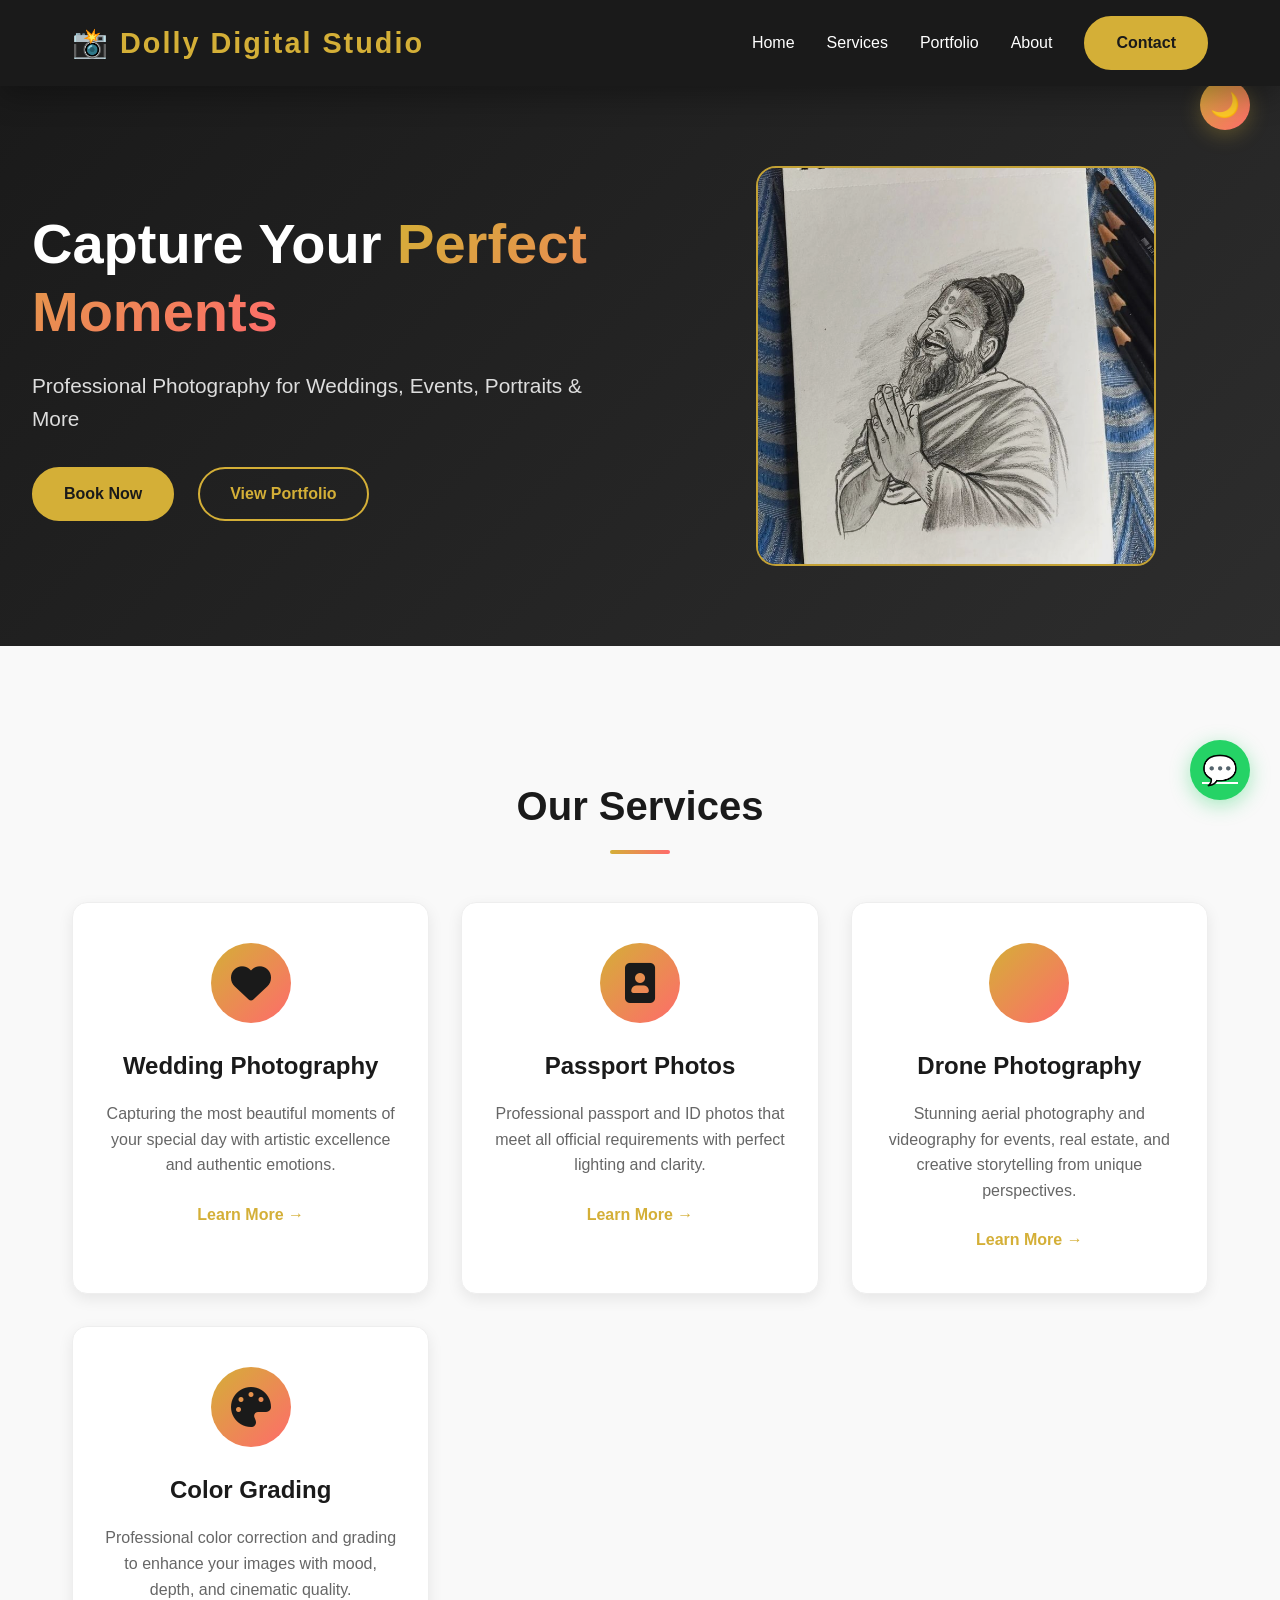
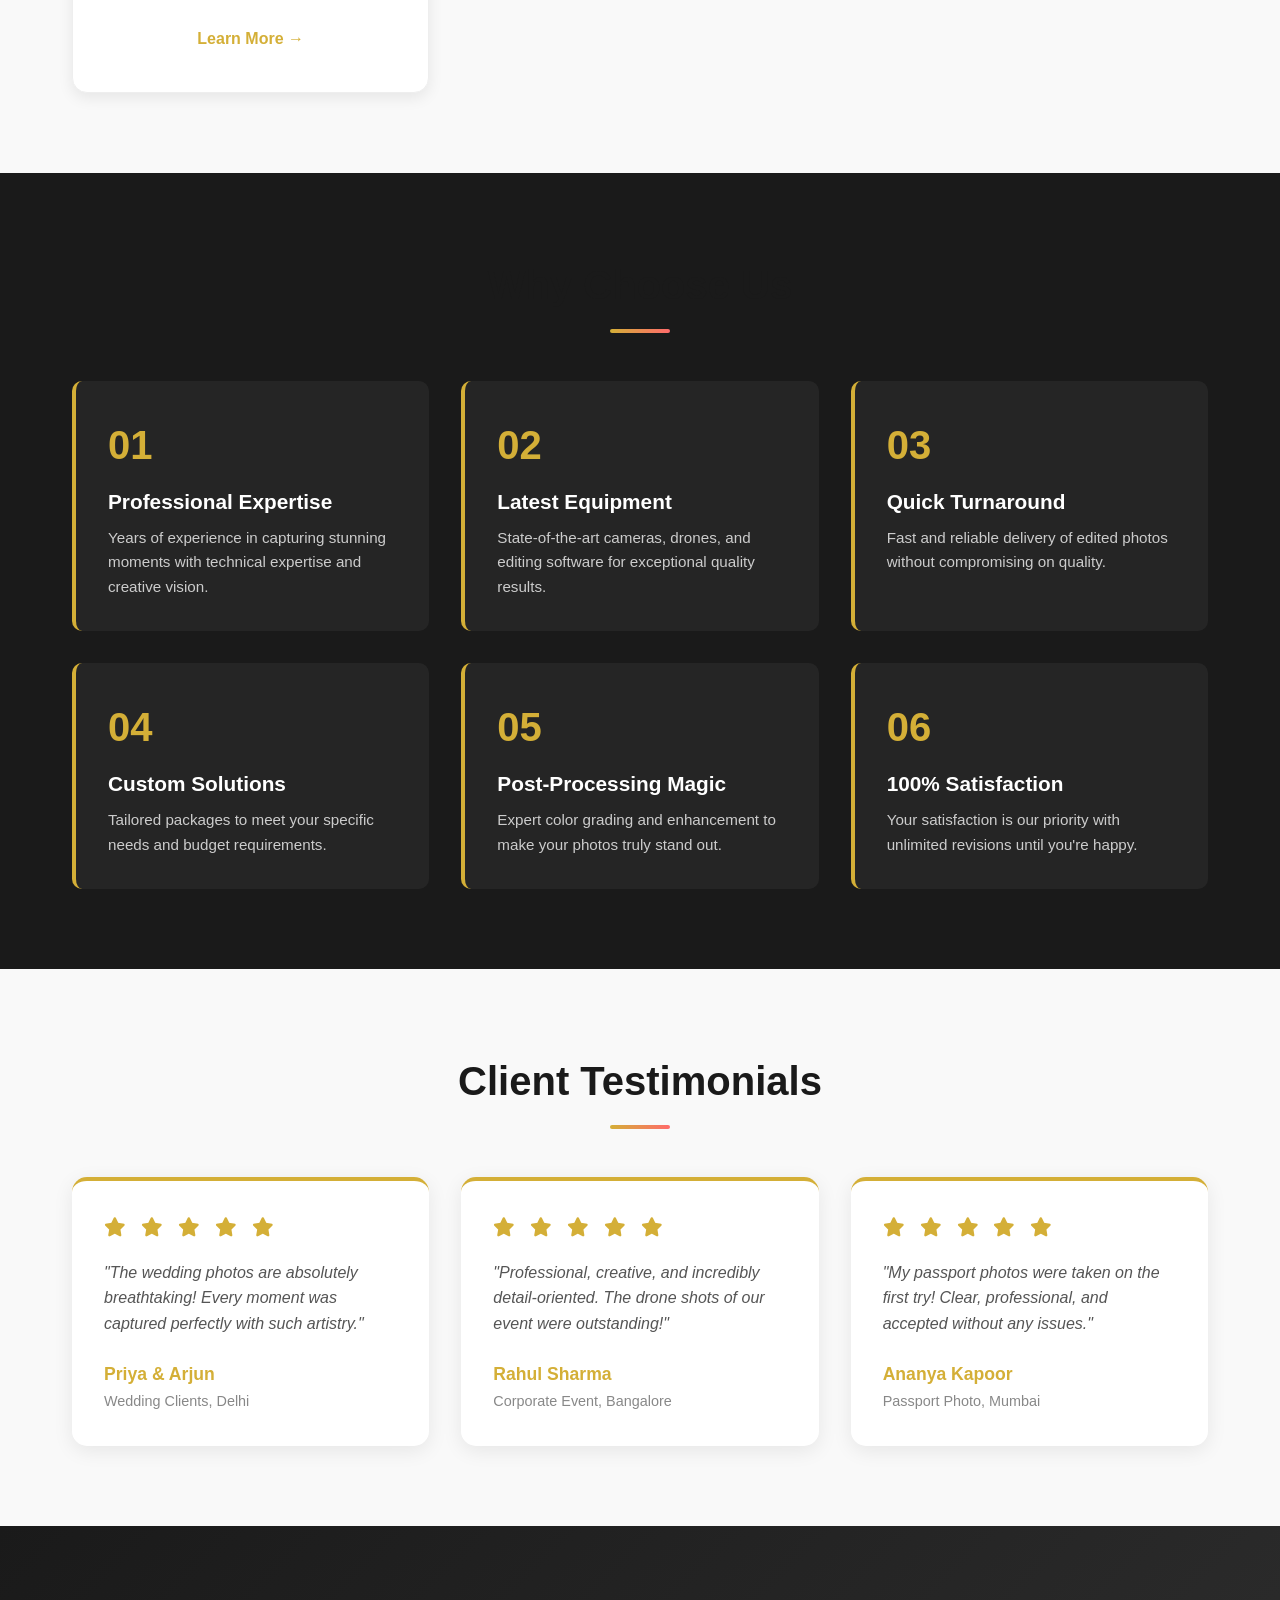
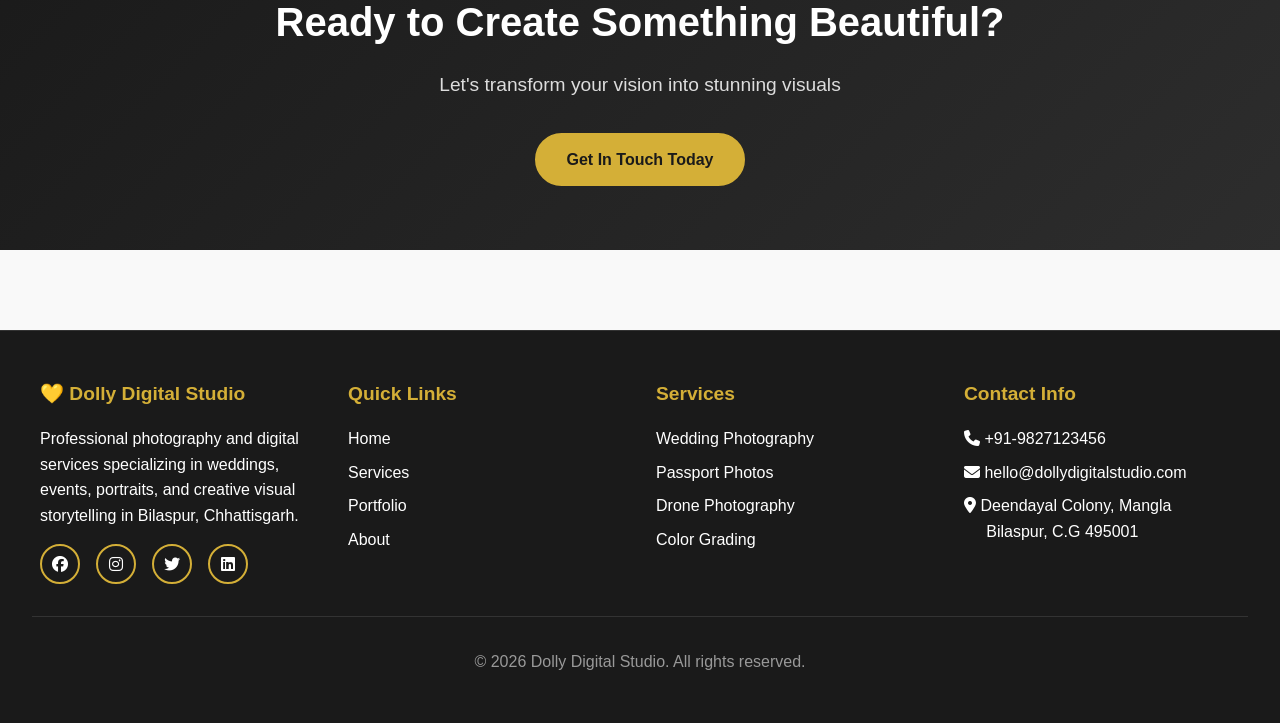
==== index.html @ 17930949 "Initial commit" ====
<!DOCTYPE html>
<html lang="en">
<head>
  <meta charset="UTF-8">
  <meta name="viewport" content="width=device-width, initial-scale=1.0">
  <title>Dolly Digital Studio - Professional Photography & Digital Services</title>
  <meta name="description" content="Professional photography services in Bilaspur, Chhattisgarh. Wedding photography, portraits, drone services, and color grading. Capture your perfect moments.">
  <meta name="keywords" content="photography, wedding photography, portraits, drone photography, Bilaspur, Chhattisgarh, color grading">
  <meta name="author" content="Dolly Digital Studio">
  <meta name="robots" content="index, follow">
  <link rel="canonical" href="https://dollydigitalstudio.com">
  <link rel="stylesheet" href="assets/css/common.css">
  <link rel="stylesheet" href="assets/css/index-style.css">
  <link rel="stylesheet" href="assets/css/animations.css">
  <link rel="stylesheet" href="assets/css/upgrades.css">
  <link href="https://cdnjs.cloudflare.com/ajax/libs/font-awesome/6.4.0/css/all.min.css" rel="stylesheet">
</head>
<body>
  <!-- HEADER/NAVIGATION -->
  <header>
    <div class="header-container">
      <a href="index.html" class="logo">📸 Dolly Digital Studio</a>
      <nav id="nav-menu">
        <ul>
          <li><a href="index.html">Home</a></li>
          <li><a href="services.html">Services</a></li>
          <li><a href="portfolio.html">Portfolio</a></li>
          <li><a href="about.html">About</a></li>
          <li><a href="contact.html" class="btn btn-primary">Contact</a></li>
        </ul>
      </nav>
      <div class="hamburger" id="hamburger">
        <span></span>
        <span></span>
        <span></span>
      </div>
    </div>
  </header>

  <!-- HERO SECTION -->
  <section class="hero">
    <div class="hero-content">
      <h1 class="hero-title">Capture Your <span class="highlight">Perfect Moments</span></h1>
      <p class="hero-description">Professional Photography for Weddings, Events, Portraits & More</p>
      <div class="hero-cta">
        <a href="contact.html" class="btn btn-primary">Book Now</a>
        <a href="portfolio.html" class="btn btn-secondary">View Portfolio</a>
      </div>
    </div>
    <div class="hero-image">
      <img src="assets/images/hero-image.jpeg" alt="Professional Photography" class="hero-img">
    </div>
  </section>

  <!-- SERVICES PREVIEW -->
  <section class="services-preview">
    <div class="container">
      <h2 class="section-title">Our Services</h2>
      <div class="services-grid">
        <div class="service-card">
          <div class="service-icon">
            <i class="fas fa-heart"></i>
          </div>
          <h3>Wedding Photography</h3>
          <p>Capturing the most beautiful moments of your special day with artistic excellence and authentic emotions.</p>
          <a href="services.html#wedding" class="read-more">Learn More →</a>
        </div>
        <div class="service-card">
          <div class="service-icon">
            <i class="fas fa-portrait"></i>
          </div>
          <h3>Passport Photos</h3>
          <p>Professional passport and ID photos that meet all official requirements with perfect lighting and clarity.</p>
          <a href="services.html#passport" class="read-more">Learn More →</a>
        </div>
        <div class="service-card">
          <div class="service-icon">
            <i class="fas fa-drone"></i>
          </div>
          <h3>Drone Photography</h3>
          <p>Stunning aerial photography and videography for events, real estate, and creative storytelling from unique perspectives.</p>
          <a href="services.html#drone" class="read-more">Learn More →</a>
        </div>
        <div class="service-card">
          <div class="service-icon">
            <i class="fas fa-palette"></i>
          </div>
          <h3>Color Grading</h3>
          <p>Professional color correction and grading to enhance your images with mood, depth, and cinematic quality.</p>
          <a href="services.html#grading" class="read-more">Learn More →</a>
        </div>
      </div>
    </div>
  </section>

  <!-- WHY CHOOSE US -->
  <section class="why-us">
    <div class="container">
      <h2 class="section-title">Why Choose Us</h2>
      <div class="features-grid">
        <div class="feature-item">
          <div class="number">01</div>
          <h3>Professional Expertise</h3>
          <p>Years of experience in capturing stunning moments with technical expertise and creative vision.</p>
        </div>
        <div class="feature-item">
          <div class="number">02</div>
          <h3>Latest Equipment</h3>
          <p>State-of-the-art cameras, drones, and editing software for exceptional quality results.</p>
        </div>
        <div class="feature-item">
          <div class="number">03</div>
          <h3>Quick Turnaround</h3>
          <p>Fast and reliable delivery of edited photos without compromising on quality.</p>
        </div>
        <div class="feature-item">
          <div class="number">04</div>
          <h3>Custom Solutions</h3>
          <p>Tailored packages to meet your specific needs and budget requirements.</p>
        </div>
        <div class="feature-item">
          <div class="number">05</div>
          <h3>Post-Processing Magic</h3>
          <p>Expert color grading and enhancement to make your photos truly stand out.</p>
        </div>
        <div class="feature-item">
          <div class="number">06</div>
          <h3>100% Satisfaction</h3>
          <p>Your satisfaction is our priority with unlimited revisions until you're happy.</p>
        </div>
      </div>
    </div>
  </section>

  <!-- TESTIMONIALS -->
  <section class="testimonials">
    <div class="container">
      <h2 class="section-title">Client Testimonials</h2>
      <div class="testimonials-grid">
        <div class="testimonial-card">
          <div class="stars">
            <i class="fas fa-star"></i>
            <i class="fas fa-star"></i>
            <i class="fas fa-star"></i>
            <i class="fas fa-star"></i>
            <i class="fas fa-star"></i>
          </div>
          <p>"The wedding photos are absolutely breathtaking! Every moment was captured perfectly with such artistry."</p>
          <div class="testimonial-author">
            <strong>Priya & Arjun</strong>
            <span>Wedding Clients, Delhi</span>
          </div>
        </div>
        <div class="testimonial-card">
          <div class="stars">
            <i class="fas fa-star"></i>
            <i class="fas fa-star"></i>
            <i class="fas fa-star"></i>
            <i class="fas fa-star"></i>
            <i class="fas fa-star"></i>
          </div>
          <p>"Professional, creative, and incredibly detail-oriented. The drone shots of our event were outstanding!"</p>
          <div class="testimonial-author">
            <strong>Rahul Sharma</strong>
            <span>Corporate Event, Bangalore</span>
          </div>
        </div>
        <div class="testimonial-card">
          <div class="stars">
            <i class="fas fa-star"></i>
            <i class="fas fa-star"></i>
            <i class="fas fa-star"></i>
            <i class="fas fa-star"></i>
            <i class="fas fa-star"></i>
          </div>
          <p>"My passport photos were taken on the first try! Clear, professional, and accepted without any issues."</p>
          <div class="testimonial-author">
            <strong>Ananya Kapoor</strong>
            <span>Passport Photo, Mumbai</span>
          </div>
        </div>
      </div>
    </div>
  </section>

  <!-- CTA SECTION -->
  <section class="cta-section">
    <div class="container">
      <h2>Ready to Create Something Beautiful?</h2>
      <p>Let's transform your vision into stunning visuals</p>
      <a href="contact.html" class="btn btn-primary">Get In Touch Today</a>
    </div>
  </section>

  <!-- FOOTER -->
  <footer>
    <div class="footer-container">
      <div class="footer-section">
        <h3>💛 Dolly Digital Studio</h3>
        <p>Professional photography and digital services specializing in weddings, events, portraits, and creative visual storytelling in Bilaspur, Chhattisgarh.</p>
        <div class="social-links">
          <a href="#" title="Facebook"><i class="fab fa-facebook"></i></a>
          <a href="#" title="Instagram"><i class="fab fa-instagram"></i></a>
          <a href="#" title="Twitter"><i class="fab fa-twitter"></i></a>
          <a href="#" title="LinkedIn"><i class="fab fa-linkedin"></i></a>
        </div>
      </div>
      <div class="footer-section">
        <h3>Quick Links</h3>
        <ul>
          <li><a href="index.html">Home</a></li>
          <li><a href="services.html">Services</a></li>
          <li><a href="portfolio.html">Portfolio</a></li>
          <li><a href="about.html">About</a></li>
        </ul>
      </div>
      <div class="footer-section">
        <h3>Services</h3>
        <ul>
          <li><a href="services.html#wedding">Wedding Photography</a></li>
          <li><a href="services.html#passport">Passport Photos</a></li>
          <li><a href="services.html#drone">Drone Photography</a></li>
          <li><a href="services.html#grading">Color Grading</a></li>
        </ul>
      </div>
      <div class="footer-section">
        <h3>Contact Info</h3>
        <ul>
          <li><i class="fas fa-phone"></i> <a href="tel:+919827123456">+91-9827123456</a></li>
          <li><i class="fas fa-envelope"></i> <a href="mailto:hello@dollydigitalstudio.com">hello@dollydigitalstudio.com</a></li>
          <li><i class="fas fa-map-marker-alt"></i> Deendayal Colony, Mangla<br>&nbsp;&nbsp;&nbsp;&nbsp;&nbsp;Bilaspur, C.G 495001</li>
        </ul>
      </div>
    </div>
    <div class="footer-bottom">
      <p>&copy; 2026 Dolly Digital Studio. All rights reserved.</p>
    </div>
  </footer>

  <script src="assets/js/index-script.js"></script>
  <script src="assets/js/form-handler.js"></script>
  <script src="assets/js/upgrades.js"></script>
</body>
</html>
---- assets/css/common.css ----
/* ============================================
   COMMON STYLES FOR ALL PAGES
   ============================================ */

* {
  margin: 0;
  padding: 0;
  box-sizing: border-box;
}

:root {
  --primary-color: #1a1a1a;
  --secondary-color: #d4af37;
  --accent-color: #ff6b6b;
  --text-light: #ffffff;
  --text-dark: #333333;
  --bg-dark: #0f0f0f;
  --bg-light: #f9f9f9;
  --border-color: #333333;
  --shadow: 0 10px 30px rgba(0, 0, 0, 0.3);
  --transition: all 0.3s ease;
}

html {
  scroll-behavior: smooth;
}

body {
  font-family: 'Poppins', 'Segoe UI', Tahoma, Geneva, Verdana, sans-serif;
  line-height: 1.6;
  color: var(--text-dark);
  background-color: var(--bg-light);
  overflow-x: hidden;
}

/* ============================================
   HEADER & NAVIGATION
   ============================================ */

header {
  background-color: var(--primary-color);
  padding: 1rem 0;
  position: sticky;
  top: 0;
  z-index: 1000;
  box-shadow: var(--shadow);
}

.header-container {
  max-width: 1200px;
  margin: 0 auto;
  padding: 0 2rem;
  display: flex;
  justify-content: space-between;
  align-items: center;
}

.logo {
  font-size: 1.8rem;
  font-weight: 700;
  color: var(--secondary-color);
  text-decoration: none;
  letter-spacing: 2px;
  transition: var(--transition);
}

.logo:hover {
  color: var(--accent-color);
  text-shadow: 0 0 20px rgba(255, 107, 107, 0.5);
}

nav ul {
  list-style: none;
  display: flex;
  gap: 2rem;
  align-items: center;
}

nav a {
  color: var(--text-light);
  text-decoration: none;
  font-size: 1rem;
  font-weight: 500;
  position: relative;
  transition: color 0.3s ease;
}

nav a::after {
  content: '';
  position: absolute;
  bottom: -5px;
  left: 0;
  width: 0;
  height: 2px;
  background-color: var(--secondary-color);
  transition: width 0.3s ease;
}

nav a:hover {
  color: var(--secondary-color);
}

nav a:hover::after {
  width: 100%;
}

.hamburger {
  display: none;
  flex-direction: column;
  cursor: pointer;
  gap: 5px;
}

.hamburger span {
  width: 25px;
  height: 3px;
  background-color: var(--text-light);
  border-radius: 3px;
  transition: var(--transition);
}

/* ============================================
   FOOTER
   ============================================ */

footer {
  background-color: var(--primary-color);
  color: var(--text-light);
  padding: 3rem 2rem;
  margin-top: 5rem;
  border-top: 1px solid var(--border-color);
}

.footer-container {
  max-width: 1200px;
  margin: 0 auto;
  display: grid;
  grid-template-columns: repeat(auto-fit, minmax(250px, 1fr));
  gap: 2rem;
}

.footer-section h3 {
  color: var(--secondary-color);
  margin-bottom: 1rem;
  font-size: 1.2rem;
}

.footer-section ul {
  list-style: none;
}

.footer-section ul li {
  margin-bottom: 0.5rem;
}

.footer-section a {
  color: var(--text-light);
  text-decoration: none;
  transition: var(--transition);
}

.footer-section a:hover {
  color: var(--secondary-color);
}

.social-links {
  display: flex;
  gap: 1rem;
  margin-top: 1rem;
}

.social-links a {
  width: 40px;
  height: 40px;
  border: 2px solid var(--secondary-color);
  border-radius: 50%;
  display: flex;
  align-items: center;
  justify-content: center;
  transition: var(--transition);
}

.social-links a:hover {
  background-color: var(--secondary-color);
  color: var(--primary-color);
}

.footer-bottom {
  text-align: center;
  margin-top: 2rem;
  padding-top: 2rem;
  border-top: 1px solid var(--border-color);
  color: #999;
}

/* ============================================
   COMMON ELEMENTS
   ============================================ */

.container {
  max-width: 1200px;
  margin: 0 auto;
  padding: 0 2rem;
}

.btn {
  display: inline-block;
  padding: 12px 30px;
  border-radius: 50px;
  text-decoration: none;
  font-weight: 600;
  transition: var(--transition);
  cursor: pointer;
  border: 2px solid;
  font-size: 1rem;
}

.btn-primary {
  background-color: var(--secondary-color);
  color: var(--primary-color);
  border-color: var(--secondary-color);
}

.btn-primary:hover {
  background-color: transparent;
  color: var(--secondary-color);
  box-shadow: 0 0 20px rgba(212, 175, 55, 0.5);
}

.btn-secondary {
  background-color: transparent;
  color: var(--secondary-color);
  border-color: var(--secondary-color);
}

.btn-secondary:hover {
  background-color: var(--secondary-color);
  color: var(--primary-color);
  box-shadow: var(--shadow);
}

.section-title {
  font-size: 2.5rem;
  text-align: center;
  margin-bottom: 3rem;
  color: var(--primary-color);
  position: relative;
  padding-bottom: 1rem;
}

.section-title::after {
  content: '';
  position: absolute;
  bottom: 0;
  left: 50%;
  transform: translateX(-50%);
  width: 60px;
  height: 4px;
  background: linear-gradient(90deg, var(--secondary-color), var(--accent-color));
  border-radius: 2px;
}

/* ============================================
   RESPONSIVE DESIGN
   ============================================ */

@media (max-width: 768px) {
  nav {
    display: none;
    position: absolute;
    top: 100%;
    left: 0;
    right: 0;
    background-color: var(--primary-color);
    flex-direction: column;
    padding: 2rem;
    gap: 1rem;
  }

  nav.active {
    display: flex;
  }

  nav a {
    display: block;
  }

  .hamburger {
    display: flex;
  }

  .section-title {
    font-size: 1.8rem;
  }

  .btn {
    padding: 10px 20px;
    font-size: 0.9rem;
  }

  .footer-container {
    grid-template-columns: 1fr;
  }
}

@media (max-width: 480px) {
  .header-container {
    padding: 0 1rem;
  }

  nav ul {
    gap: 1rem;
  }

  nav a {
    font-size: 0.9rem;
  }

  .section-title {
    font-size: 1.5rem;
  }
}
---- assets/css/index-style.css ----
/* ============================================
   INDEX PAGE - HOME STYLES
   ============================================ */

/* HERO SECTION */
.hero {
  background: linear-gradient(135deg, var(--primary-color) 0%, #2d2d2d 100%);
  color: var(--text-light);
  padding: 5rem 2rem;
  display: grid;
  grid-template-columns: 1fr 1fr;
  align-items: center;
  gap: 3rem;
  margin-bottom: 3rem;
}

.hero-content {
  animation: slideInLeft 0.8s ease;
}

.hero-title {
  font-size: 3.5rem;
  font-weight: 800;
  line-height: 1.2;
  margin-bottom: 1.5rem;
}

.hero-title .highlight {
  background: linear-gradient(135deg, var(--secondary-color), var(--accent-color));
  -webkit-background-clip: text;
  -webkit-text-fill-color: transparent;
  background-clip: text;
  text-shadow: none;
}

.hero-description {
  font-size: 1.3rem;
  color: #ddd;
  margin-bottom: 2rem;
  font-weight: 300;
}

.hero-cta {
  display: flex;
  gap: 1.5rem;
  flex-wrap: wrap;
}

.hero-image {
  animation: slideInRight 0.8s ease;
  display: flex;
  justify-content: center;
  align-items: center;
}

.hero-img {
  width: 400px;
  height: 400px;
  object-fit: cover;
  border-radius: 20px;
  border: 2px solid var(--secondary-color);
  opacity: 0.9;
  animation: float 3s ease-in-out infinite;
}

@keyframes float {
  0%, 100% { transform: translateY(0px); }
  50% { transform: translateY(-20px); }
}

@keyframes slideInLeft {
  from {
    opacity: 0;
    transform: translateX(-50px);
  }
  to {
    opacity: 1;
    transform: translateX(0);
  }
}

@keyframes slideInRight {
  from {
    opacity: 0;
    transform: translateX(50px);
  }
  to {
    opacity: 1;
    transform: translateX(0);
  }
}

/* SERVICES PREVIEW SECTION */
.services-preview {
  padding: 5rem 2rem;
  background-color: var(--bg-light);
}

.services-grid {
  display: grid;
  grid-template-columns: repeat(auto-fit, minmax(280px, 1fr));
  gap: 2rem;
  margin-top: 3rem;
}

.service-card {
  background: var(--text-light);
  padding: 2.5rem 2rem;
  border-radius: 15px;
  text-align: center;
  transition: var(--transition);
  border: 1px solid #eee;
  box-shadow: 0 5px 15px rgba(0, 0, 0, 0.08);
  animation: scaleIn 0.6s ease;
}

@keyframes scaleIn {
  from {
    opacity: 0;
    transform: scale(0.95);
  }
  to {
    opacity: 1;
    transform: scale(1);
  }
}

.service-card:hover {
  transform: translateY(-10px);
  box-shadow: 0 15px 40px rgba(0, 0, 0, 0.15);
  border-color: var(--secondary-color);
}

.service-icon {
  width: 80px;
  height: 80px;
  margin: 0 auto 1.5rem;
  background: linear-gradient(135deg, var(--secondary-color), var(--accent-color));
  border-radius: 50%;
  display: flex;
  align-items: center;
  justify-content: center;
  font-size: 2.5rem;
  color: var(--primary-color);
}

.service-card h3 {
  font-size: 1.5rem;
  margin-bottom: 1rem;
  color: var(--primary-color);
}

.service-card p {
  color: #666;
  margin-bottom: 1.5rem;
  min-height: 60px;
}

.read-more {
  color: var(--secondary-color);
  text-decoration: none;
  font-weight: 600;
  transition: var(--transition);
  display: inline-block;
}

.read-more:hover {
  color: var(--accent-color);
  transform: translateX(5px);
}

/* WHY US SECTION */
.why-us {
  padding: 5rem 2rem;
  background: var(--primary-color);
  color: var(--text-light);
}

.features-grid {
  display: grid;
  grid-template-columns: repeat(auto-fit, minmax(300px, 1fr));
  gap: 2rem;
  margin-top: 3rem;
}

.feature-item {
  padding: 2rem;
  background: rgba(255, 255, 255, 0.05);
  border-left: 4px solid var(--secondary-color);
  border-radius: 10px;
  transition: var(--transition);
}

.feature-item:hover {
  background: rgba(255, 255, 255, 0.1);
  transform: translateX(10px);
}

.feature-item .number {
  font-size: 2.5rem;
  font-weight: 800;
  color: var(--secondary-color);
  margin-bottom: 0.5rem;
}

.feature-item h3 {
  font-size: 1.3rem;
  margin-bottom: 0.5rem;
}

.feature-item p {
  color: #ccc;
  font-size: 0.95rem;
}

/* TESTIMONIALS SECTION */
.testimonials {
  padding: 5rem 2rem;
  background-color: var(--bg-light);
}

.testimonials-grid {
  display: grid;
  grid-template-columns: repeat(auto-fit, minmax(300px, 1fr));
  gap: 2rem;
  margin-top: 3rem;
}

.testimonial-card {
  background: var(--text-light);
  padding: 2rem;
  border-radius: 15px;
  border-top: 4px solid var(--secondary-color);
  box-shadow: 0 5px 20px rgba(0, 0, 0, 0.08);
  transition: var(--transition);
}

.testimonial-card:hover {
  box-shadow: 0 15px 40px rgba(0, 0, 0, 0.15);
  transform: translateY(-5px);
}

.stars {
  color: var(--secondary-color);
  font-size: 1.2rem;
  margin-bottom: 1rem;
  letter-spacing: 0.2rem;
}

.stars i::after {
  content: ' ';
  margin-right: 0.2rem;
}

.testimonial-card p {
  font-size: 1rem;
  color: #555;
  margin-bottom: 1.5rem;
  font-style: italic;
}

.testimonial-author {
  display: block;
  color: var(--primary-color);
}

.testimonial-author strong {
  display: block;
  font-size: 1.1rem;
  color: var(--secondary-color);
}

.testimonial-author span {
  font-size: 0.9rem;
  color: #888;
}

/* CTA SECTION */
.cta-section {
  background: linear-gradient(135deg, var(--primary-color) 0%, #2d2d2d 100%);
  color: var(--text-light);
  padding: 4rem 2rem;
  text-align: center;
}

.cta-section h2 {
  font-size: 2.5rem;
  margin-bottom: 1rem;
}

.cta-section p {
  font-size: 1.2rem;
  margin-bottom: 2rem;
  color: #ddd;
}

/* ============================================
   RESPONSIVE DESIGN
   ============================================ */

@media (max-width: 768px) {
  .hero {
    grid-template-columns: 1fr;
    padding: 3rem 2rem;
  }

  .hero-title {
    font-size: 2.5rem;
  }

  .hero-description {
    font-size: 1.1rem;
  }

  .hero-cta {
    flex-direction: column;
  }

  .hero-img {
    width: 300px;
    height: 300px;
  }

  .services-grid {
    grid-template-columns: 1fr;
  }

  .features-grid {
    grid-template-columns: 1fr;
  }

  .testimonials-grid {
    grid-template-columns: 1fr;
  }

  .cta-section h2 {
    font-size: 1.8rem;
  }
}

@media (max-width: 480px) {
  .hero {
    padding: 2rem 1rem;
  }

  .hero-title {
    font-size: 1.8rem;
  }

  .hero-description {
    font-size: 1rem;
  }

  .hero-img {
    width: 250px;
    height: 250px;
  }

  .service-card,
  .feature-item,
  .testimonial-card {
    padding: 1.5rem 1rem;
  }

  .cta-section {
    padding: 2rem 1rem;
  }
}
---- assets/css/animations.css ----
/* ============================================
   PROFESSIONAL LOADING & ANIMATIONS
   ============================================ */

/* LOADING SPINNER - CAMERA SHUTTER STYLE */
.loading-spinner {
  position: fixed;
  top: 0;
  left: 0;
  width: 100%;
  height: 100%;
  background: rgba(0, 0, 0, 0.8);
  display: flex;
  align-items: center;
  justify-content: center;
  z-index: 9999;
  opacity: 0;
  visibility: hidden;
  transition: opacity 0.3s ease, visibility 0.3s ease;
}

.loading-spinner.active {
  opacity: 1;
  visibility: visible;
}

.spinner-content {
  text-align: center;
}

.camera-shutter {
  width: 80px;
  height: 80px;
  margin: 0 auto 2rem;
  position: relative;
}

.shutter-blade {
  position: absolute;
  width: 40px;
  height: 40px;
  background: linear-gradient(135deg, #d4af37, #ff6b6b);
  top: 20px;
  left: 20px;
  transform-origin: center;
  animation: shutterBlade 2s linear infinite;
}

.shutter-blade:nth-child(1) { animation-delay: 0s; }
.shutter-blade:nth-child(2) { animation-delay: 0.3s; }
.shutter-blade:nth-child(3) { animation-delay: 0.6s; }
.shutter-blade:nth-child(4) { animation-delay: 0.9s; }
.shutter-blade:nth-child(5) { animation-delay: 1.2s; }

@keyframes shutterBlade {
  0% {
    transform: rotate(0deg) scale(0.5);
    opacity: 0;
  }
  50% {
    opacity: 1;
  }
  100% {
    transform: rotate(360deg) scale(1);
    opacity: 0;
  }
}

.spinner-text {
  color: #d4af37;
  font-size: 1.2rem;
  font-weight: 600;
  letter-spacing: 2px;
  animation: pulse 1.5s ease-in-out infinite;
}

@keyframes pulse {
  0%, 100% { opacity: 0.6; }
  50% { opacity: 1; }
}

/* SUCCESS MESSAGE - ELEGANT DESIGN */
.success-container {
  position: fixed;
  top: 0;
  left: 0;
  width: 100%;
  height: 100%;
  background: rgba(0, 0, 0, 0.7);
  display: flex;
  align-items: center;
  justify-content: center;
  z-index: 8888;
  opacity: 0;
  visibility: hidden;
  transition: opacity 0.4s ease, visibility 0.4s ease;
}

.success-container.show {
  opacity: 1;
  visibility: visible;
}

.success-box {
  background: linear-gradient(135deg, #0f0f0f 0%, #1a1a1a 100%);
  border: 2px solid #d4af37;
  border-radius: 20px;
  padding: 3rem;
  text-align: center;
  max-width: 500px;
  width: 90%;
  box-shadow: 0 20px 60px rgba(212, 175, 55, 0.3);
  animation: slideUp 0.6s ease;
}

@keyframes slideUp {
  from {
    opacity: 0;
    transform: translateY(50px);
  }
  to {
    opacity: 1;
    transform: translateY(0);
  }
}

.success-icon {
  width: 100px;
  height: 100px;
  margin: 0 auto 1.5rem;
  background: linear-gradient(135deg, #d4af37, #ff6b6b);
  border-radius: 50%;
  display: flex;
  align-items: center;
  justify-content: center;
  font-size: 3rem;
  color: #0f0f0f;
  animation: scaleIn 0.6s cubic-bezier(0.68, -0.55, 0.265, 1.55) 0.3s both;
}

@keyframes scaleIn {
  from {
    transform: scale(0);
  }
  to {
    transform: scale(1);
  }
}

.success-title {
  color: #d4af37;
  font-size: 2rem;
  font-weight: 800;
  margin-bottom: 1rem;
  letter-spacing: 1px;
  animation: fadeInDown 0.6s ease 0.4s both;
}

@keyframes fadeInDown {
  from {
    opacity: 0;
    transform: translateY(-20px);
  }
  to {
    opacity: 1;
    transform: translateY(0);
  }
}

.success-message {
  color: #ffffff;
  font-size: 1.1rem;
  margin-bottom: 1.5rem;
  line-height: 1.8;
  animation: fadeInDown 0.6s ease 0.5s both;
}

.success-details {
  background: rgba(212, 175, 55, 0.1);
  padding: 1.5rem;
  border-radius: 10px;
  margin-bottom: 2rem;
  animation: fadeInDown 0.6s ease 0.6s both;
}

.success-details p {
  color: #d4af37;
  font-size: 0.95rem;
  margin: 0.5rem 0;
}

.success-details strong {
  display: block;
  color: #ffffff;
  margin-bottom: 0.5rem;
}

.success-actions {
  display: flex;
  gap: 1rem;
  justify-content: center;
  margin-top: 2rem;
  animation: fadeInDown 0.6s ease 0.7s both;
}

.success-btn {
  padding: 12px 30px;
  border-radius: 50px;
  border: 2px solid;
  font-weight: 600;
  cursor: pointer;
  transition: all 0.3s ease;
  font-size: 1rem;
  text-decoration: none;
}

.btn-primary-success {
  background: linear-gradient(135deg, #d4af37, #ff6b6b);
  color: #0f0f0f;
  border-color: #d4af37;
}

.btn-primary-success:hover {
  transform: translateY(-3px);
  box-shadow: 0 10px 25px rgba(212, 175, 55, 0.4);
}

.btn-secondary-success {
  background: transparent;
  color: #d4af37;
  border-color: #d4af37;
}

.btn-secondary-success:hover {
  background: #d4af37;
  color: #0f0f0f;
  transform: translateY(-3px);
}

/* CAMERA CLICK EFFECT */
.camera-flash {
  position: fixed;
  top: 0;
  left: 0;
  width: 100%;
  height: 100%;
  background: white;
  pointer-events: none;
  animation: cameraFlash 0.5s ease;
  z-index: 10000;
}

@keyframes cameraFlash {
  0% {
    opacity: 1;
  }
  100% {
    opacity: 0;
  }
}

/* CONFETTI ANIMATION */
.confetti {
  position: fixed;
  width: 10px;
  height: 10px;
  background: #d4af37;
  pointer-events: none;
  z-index: 8889;
}

.confetti-piece {
  animation: confettiFall 3s ease-out forwards;
}

@keyframes confettiFall {
  to {
    transform: translateY(100vh) rotate(720deg);
    opacity: 0;
  }
}

/* PHOTO FRAME ANIMATION */
@keyframes frameShot {
  0% {
    transform: scale(1);
    border-color: #d4af37;
  }
  50% {
    transform: scale(1.05);
    border-color: #ff6b6b;
  }
  100% {
    transform: scale(1);
    border-color: #d4af37;
  }
}

/* RESPONSIVE LOADING */
@media (max-width: 480px) {
  .success-box {
    padding: 2rem 1.5rem;
  }

  .success-icon {
    width: 80px;
    height: 80px;
    font-size: 2.5rem;
  }

  .success-title {
    font-size: 1.5rem;
  }

  .success-message {
    font-size: 1rem;
  }

  .success-actions {
    flex-direction: column;
  }

  .success-btn {
    width: 100%;
  }
}
---- assets/css/upgrades.css ----
/* ============================================
   UPGRADE FEATURES - ADVANCED STYLING
   ============================================ */

/* BACK TO TOP BUTTON */
.back-to-top {
  position: fixed;
  bottom: 30px;
  right: 30px;
  width: 50px;
  height: 50px;
  background: linear-gradient(135deg, #d4af37, #ff6b6b);
  border: none;
  border-radius: 50%;
  cursor: pointer;
  display: flex;
  align-items: center;
  justify-content: center;
  font-size: 1.5rem;
  color: #1a1a1a;
  opacity: 0;
  visibility: hidden;
  transition: all 0.3s ease;
  z-index: 999;
  box-shadow: 0 5px 20px rgba(212, 175, 55, 0.4);
}

.back-to-top.show {
  opacity: 1;
  visibility: visible;
}

.back-to-top:hover {
  transform: translateY(-10px);
  box-shadow: 0 10px 30px rgba(212, 175, 55, 0.6);
}

/* TESTIMONIALS SLIDER */
.testimonials-wrapper {
  position: relative;
  overflow: hidden;
}

.testimonials-slider {
  display: flex;
  transition: transform 0.5s ease;
  gap: 2rem;
}

.testimonial-card {
  flex: 0 0 100%;
}

@media (min-width: 768px) {
  .testimonial-card {
    flex: 0 0 calc(50% - 1rem);
  }
}

@media (min-width: 1024px) {
  .testimonial-card {
    flex: 0 0 calc(33.333% - 1.33rem);
  }
}

.slider-controls {
  display: flex;
  justify-content: center;
  gap: 1rem;
  margin-top: 2rem;
}

.slider-btn {
  width: 40px;
  height: 40px;
  border: 2px solid #d4af37;
  background: transparent;
  border-radius: 50%;
  cursor: pointer;
  display: flex;
  align-items: center;
  justify-content: center;
  color: #d4af37;
  transition: all 0.3s ease;
  font-size: 1.2rem;
}

.slider-btn:hover,
.slider-btn.active {
  background: #d4af37;
  color: #1a1a1a;
}

/* BEFORE/AFTER IMAGE SLIDER */
.before-after-slider {
  position: relative;
  width: 100%;
  max-width: 500px;
  margin: 2rem auto;
  overflow: hidden;
  border-radius: 15px;
}

.ba-container {
  position: relative;
  width: 100%;
  height: 400px;
}

.ba-img {
  position: absolute;
  top: 0;
  left: 0;
  width: 100%;
  height: 100%;
  background-size: cover;
  background-position: center;
}

.ba-img.before {
  z-index: 1;
}

.ba-img.after {
  z-index: 2;
  clip-path: inset(0 50% 0 0);
}

.ba-slider {
  position: absolute;
  top: 0;
  left: 50%;
  width: 4px;
  height: 100%;
  background: #d4af37;
  z-index: 3;
  cursor: ew-resize;
  transform: translateX(-50%);
}

.ba-handle {
  position: absolute;
  top: 50%;
  left: 50%;
  transform: translate(-50%, -50%);
  width: 60px;
  height: 60px;
  background: #d4af37;
  border-radius: 50%;
  display: flex;
  align-items: center;
  justify-content: center;
  font-size: 1.5rem;
  color: #1a1a1a;
  z-index: 4;
}

/* DARK MODE TOGGLE */
.theme-toggle {
  position: fixed;
  top: 80px;
  right: 30px;
  width: 50px;
  height: 50px;
  background: linear-gradient(135deg, #d4af37, #ff6b6b);
  border: none;
  border-radius: 50%;
  cursor: pointer;
  display: flex;
  align-items: center;
  justify-content: center;
  font-size: 1.5rem;
  z-index: 999;
  transition: all 0.3s ease;
  box-shadow: 0 5px 20px rgba(212, 175, 55, 0.3);
}

.theme-toggle:hover {
  transform: scale(1.1);
  box-shadow: 0 5px 20px rgba(212, 175, 55, 0.5);
}

/* DARK MODE STYLES */
body.dark-mode {
  --primary-color: #f0f0f0;
  --text-dark: #ffffff;
  --bg-light: #1a1a1a;
  --border-color: #333333;
}

body.dark-mode header {
  background: linear-gradient(135deg, #0f0f0f, #1a1a1a);
}

body.dark-mode footer {
  background: linear-gradient(135deg, #0f0f0f, #1a1a1a);
}

/* WHATSAPP BUTTON */
.whatsapp-btn {
  position: fixed;
  bottom: 100px;
  right: 30px;
  width: 60px;
  height: 60px;
  background: #25d366;
  border: none;
  border-radius: 50%;
  cursor: pointer;
  display: flex;
  align-items: center;
  justify-content: center;
  font-size: 1.8rem;
  color: white;
  z-index: 998;
  box-shadow: 0 5px 20px rgba(37, 211, 102, 0.4);
  animation: pulse-whatsapp 2s infinite;
  opacity: 0;
  visibility: hidden;
  transition: all 0.3s ease;
}

.whatsapp-btn.show {
  opacity: 1;
  visibility: visible;
}

.whatsapp-btn:hover {
  transform: scale(1.15);
  box-shadow: 0 8px 25px rgba(37, 211, 102, 0.6);
}

@keyframes pulse-whatsapp {
  0%, 100% { box-shadow: 0 5px 20px rgba(37, 211, 102, 0.4); }
  50% { box-shadow: 0 5px 30px rgba(37, 211, 102, 0.8); }
}

/* IMAGE LIGHTBOX */
.lightbox {
  display: none;
  position: fixed;
  top: 0;
  left: 0;
  width: 100%;
  height: 100%;
  background: rgba(0, 0, 0, 0.95);
  z-index: 9000;
  align-items: center;
  justify-content: center;
}

.lightbox.active {
  display: flex;
}

.lightbox-content {
  position: relative;
  max-width: 90%;
  max-height: 90vh;
  animation: zoomIn 0.3s ease;
}

@keyframes zoomIn {
  from {
    transform: scale(0.8);
    opacity: 0;
  }
  to {
    transform: scale(1);
    opacity: 1;
  }
}

.lightbox-img {
  max-width: 100%;
  max-height: 80vh;
  border-radius: 10px;
}

.lightbox-close {
  position: absolute;
  top: -40px;
  right: 0;
  width: 50px;
  height: 50px;
  background: #d4af37;
  border: none;
  border-radius: 50%;
  cursor: pointer;
  font-size: 1.5rem;
  color: #1a1a1a;
  display: flex;
  align-items: center;
  justify-content: center;
  transition: all 0.3s ease;
}

.lightbox-close:hover {
  background: #ff6b6b;
}

/* PAGE TRANSITION ANIMATION */
.page-transition {
  position: fixed;
  bottom: 0;
  left: 0;
  width: 100%;
  height: 100%;
  background: linear-gradient(135deg, #d4af37, #ff6b6b);
  z-index: 10000;
  animation: slideOutUp 0.6s ease forwards;
  pointer-events: none;
}

@keyframes slideOutUp {
  from {
    transform: translateY(0);
  }
  to {
    transform: translateY(-100%);
  }
}

/* INTERACTIVE PACKAGE CARDS */
.package-card {
  cursor: pointer;
  position: relative;
  overflow: hidden;
}

.package-card::before {
  content: '';
  position: absolute;
  top: 0;
  left: 0;
  width: 100%;
  height: 100%;
  background: linear-gradient(135deg, rgba(212, 175, 55, 0.1), rgba(255, 107, 107, 0.1));
  opacity: 0;
  transition: opacity 0.3s ease;
  z-index: -1;
}

.package-card:hover::before {
  opacity: 1;
}

/* SCROLL REVEAL ANIMATION */
.scroll-reveal {
  opacity: 0;
  transform: translateY(50px);
}

.scroll-reveal.active {
  animation: revealUp 0.6s ease forwards;
}

@keyframes revealUp {
  to {
    opacity: 1;
    transform: translateY(0);
  }
}

/* CONTACT INFO CARDS - INTERACTIVE */
.info-card {
  position: relative;
  cursor: pointer;
}

.info-card::after {
  content: '';
  position: absolute;
  bottom: 0;
  left: 0;
  width: 0;
  height: 3px;
  background: linear-gradient(90deg, #d4af37, #ff6b6b);
  transition: width 0.3s ease;
}

.info-card:hover::after {
  width: 100%;
}

/* RESPONSIVE UPGRADES */
@media (max-width: 768px) {
  .back-to-top {
    bottom: 20px;
    right: 20px;
    width: 45px;
    height: 45px;
    font-size: 1.2rem;
  }

  .theme-toggle {
    top: 70px;
    right: 20px;
    width: 45px;
    height: 45px;
  }

  .whatsapp-btn {
    bottom: 90px;
    right: 20px;
    width: 55px;
    height: 55px;
    font-size: 1.5rem;
  }

  .ba-container {
    height: 300px;
  }

  .lightbox-content {
    max-width: 95%;
  }
}

@media (max-width: 480px) {
  .back-to-top {
    bottom: 15px;
    right: 15px;
    width: 40px;
    height: 40px;
    font-size: 1rem;
  }

  .theme-toggle {
    top: 65px;
    right: 15px;
    width: 40px;
    height: 40px;
  }

  .whatsapp-btn {
    bottom: 85px;
    right: 15px;
    width: 50px;
    height: 50px;
  }

  .testimonial-card {
    flex: 0 0 100%;
  }

  .ba-container {
    height: 250px;
  }
}
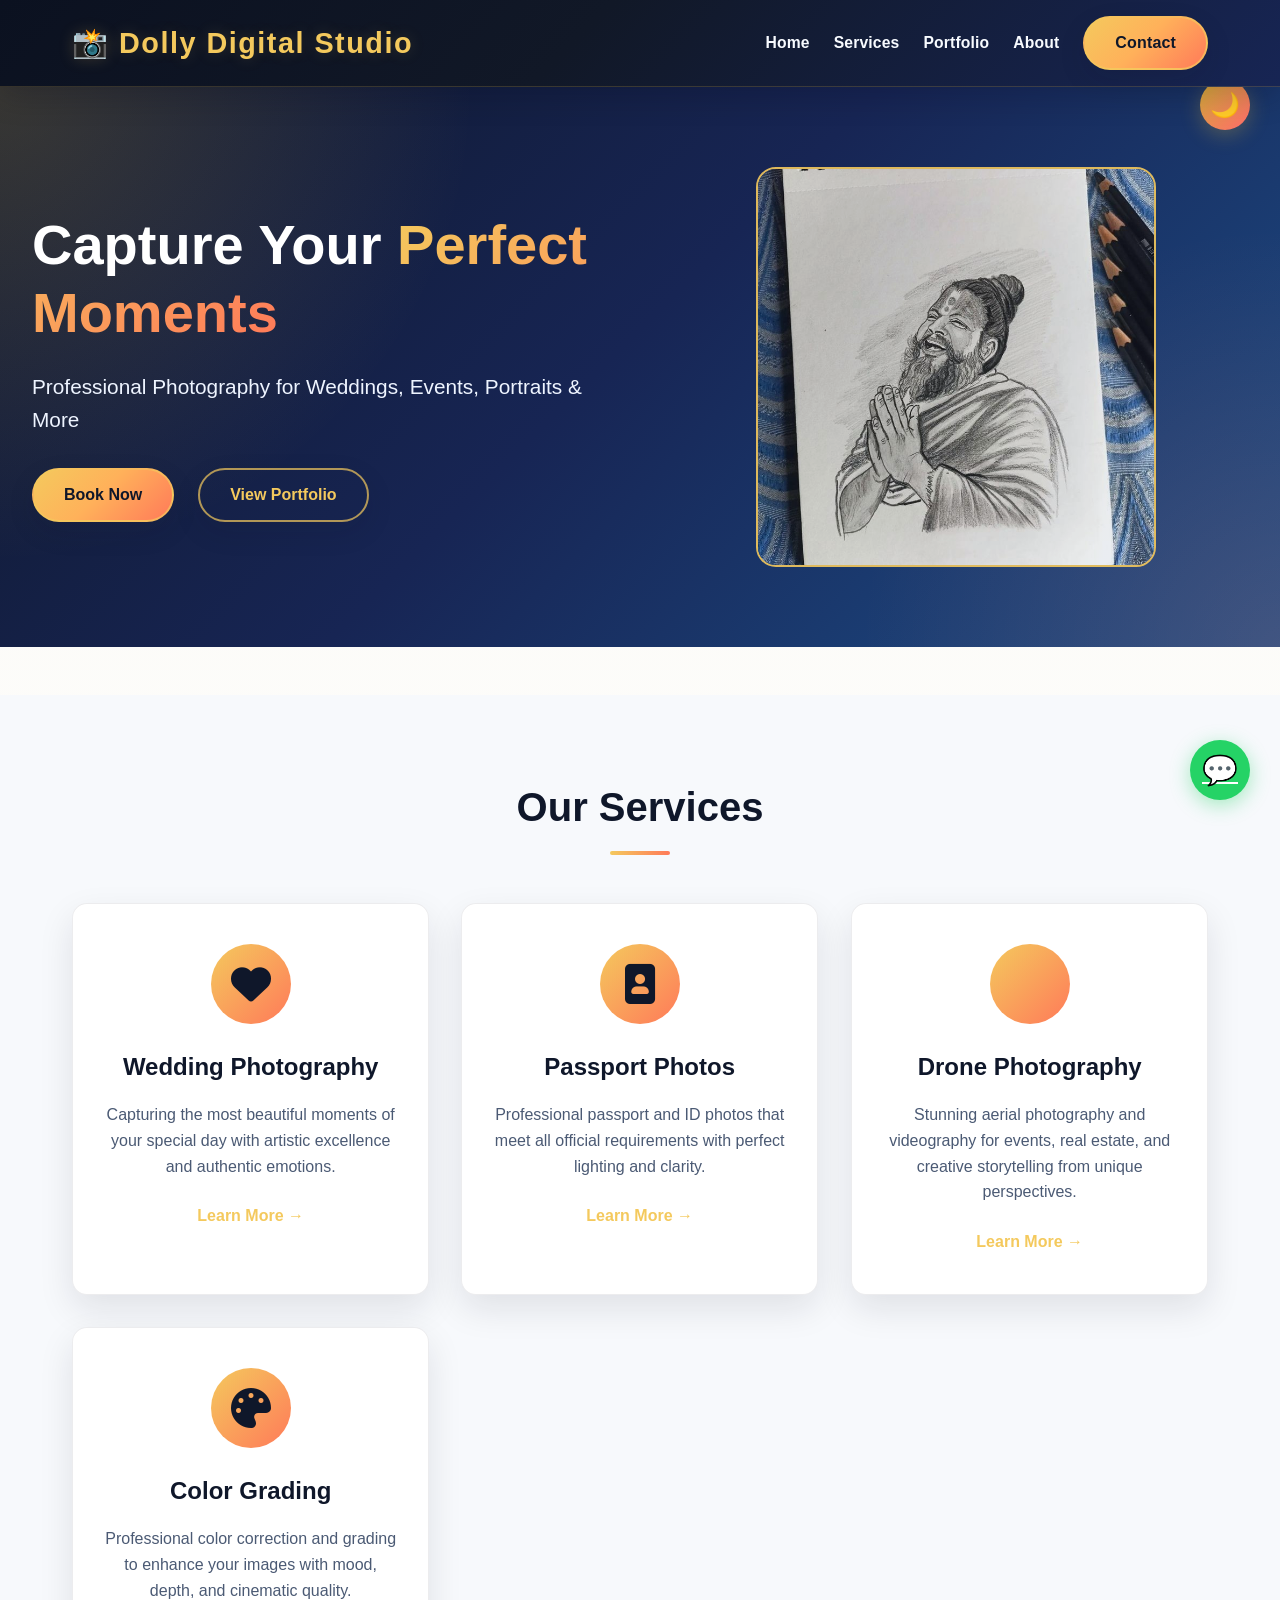
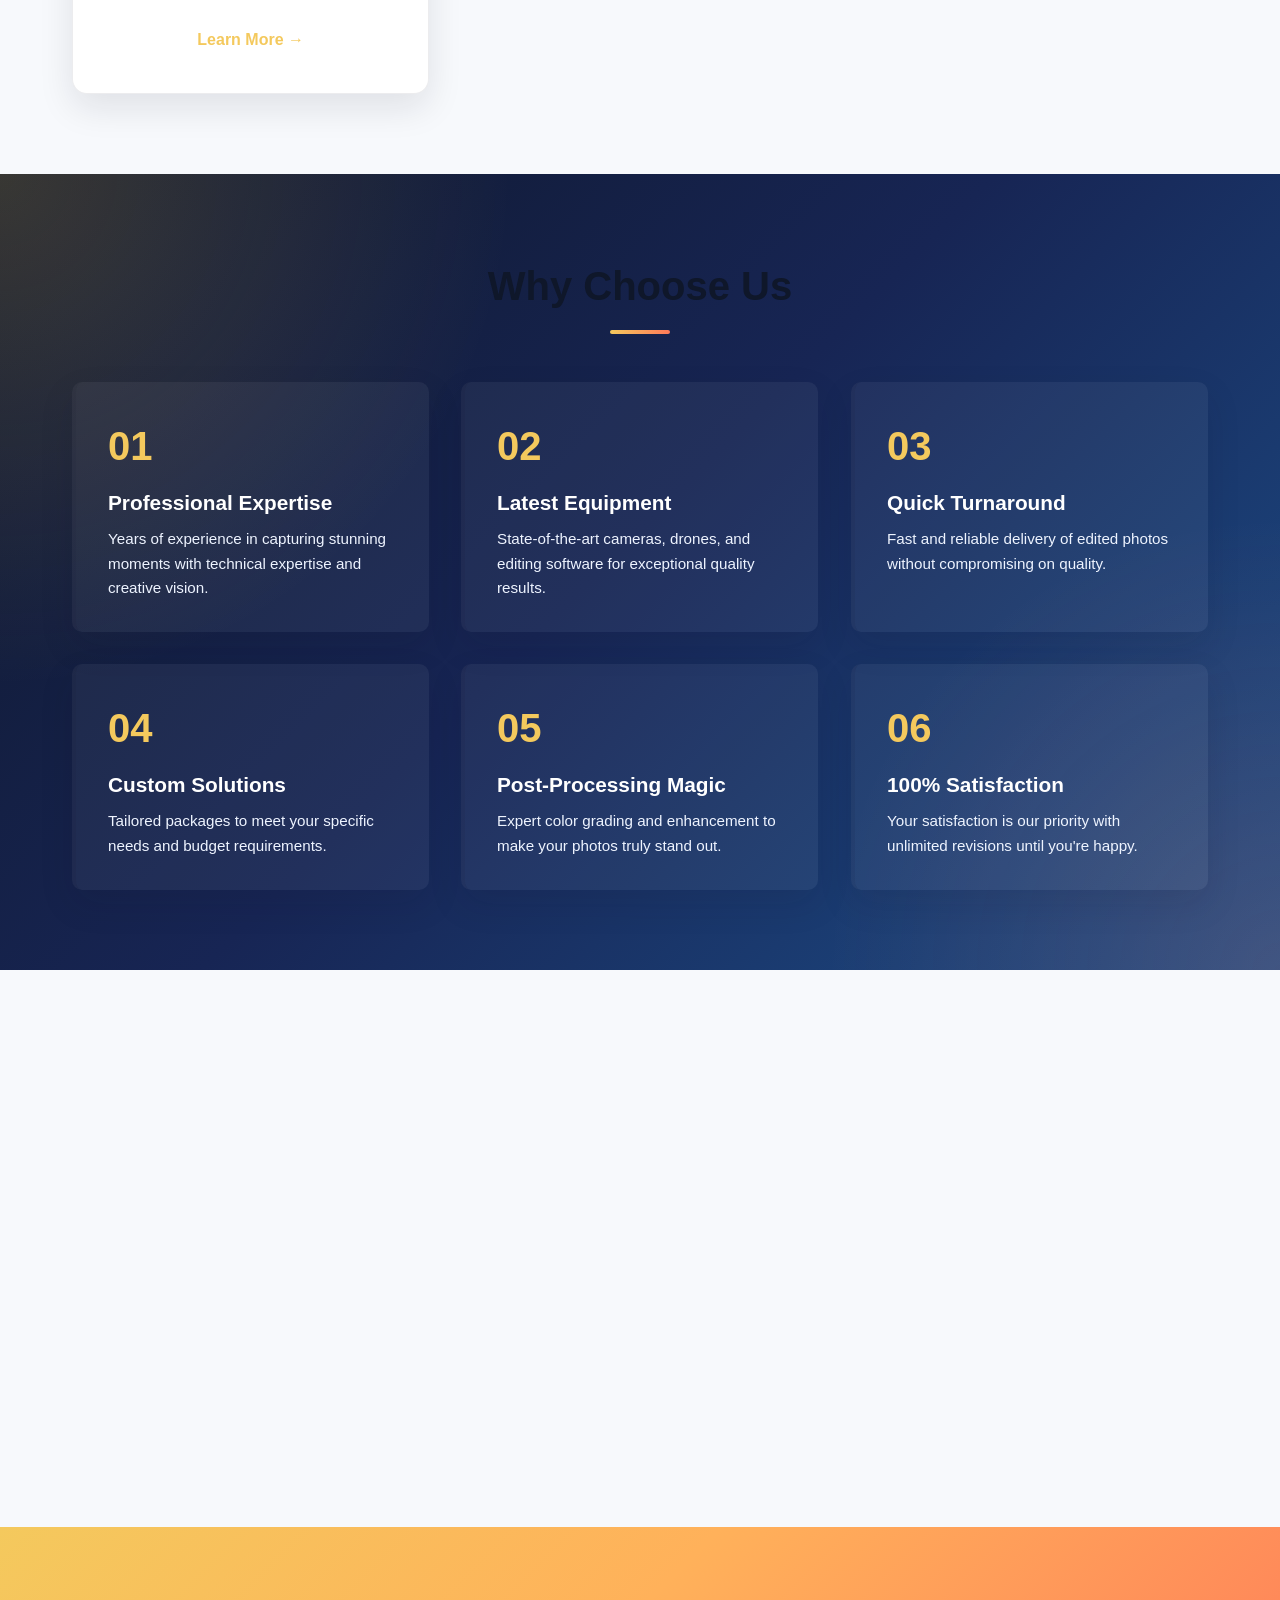
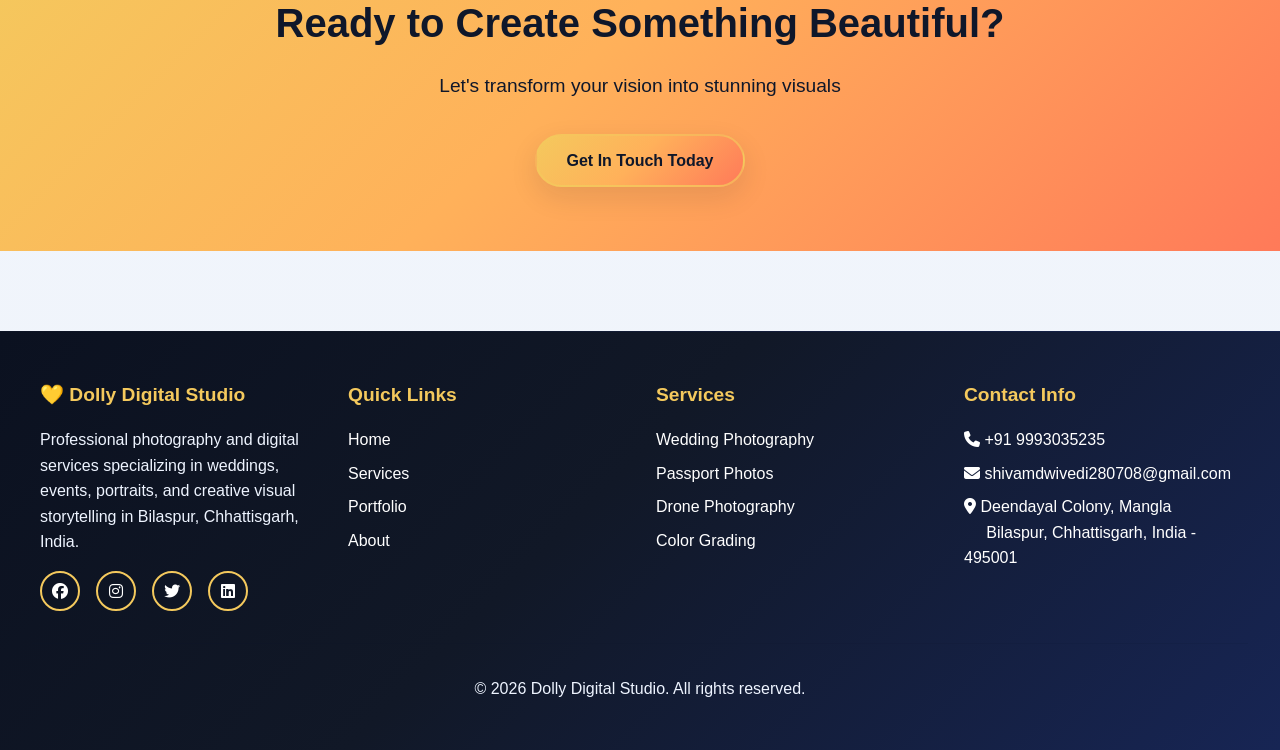
==== commit 5d8b3b91: "fixes the bug" ====
--- a/index.html
+++ b/index.html
@@ -4,8 +4,8 @@
   <meta charset="UTF-8">
   <meta name="viewport" content="width=device-width, initial-scale=1.0">
   <title>Dolly Digital Studio - Professional Photography & Digital Services</title>
-  <meta name="description" content="Professional photography services in Bilaspur, Chhattisgarh. Wedding photography, portraits, drone services, and color grading. Capture your perfect moments.">
-  <meta name="keywords" content="photography, wedding photography, portraits, drone photography, Bilaspur, Chhattisgarh, color grading">
+  <meta name="description" content="Professional photography services in Bilaspur, Chhattisgarh, India. Wedding photography, portraits, drone services, and color grading for every special moment.">
+  <meta name="keywords" content="photography, wedding photography, Bilaspur, Chhattisgarh, India, drone photography, color grading, event photography">
   <meta name="author" content="Dolly Digital Studio">
   <meta name="robots" content="index, follow">
   <link rel="canonical" href="https://dollydigitalstudio.com">
@@ -148,7 +148,7 @@
           <p>"The wedding photos are absolutely breathtaking! Every moment was captured perfectly with such artistry."</p>
           <div class="testimonial-author">
             <strong>Priya & Arjun</strong>
-            <span>Wedding Clients, Delhi</span>
+            <span>Wedding Clients, Bilaspur</span>
           </div>
         </div>
         <div class="testimonial-card">
@@ -162,7 +162,7 @@
           <p>"Professional, creative, and incredibly detail-oriented. The drone shots of our event were outstanding!"</p>
           <div class="testimonial-author">
             <strong>Rahul Sharma</strong>
-            <span>Corporate Event, Bangalore</span>
+            <span>Corporate Event, Raipur</span>
           </div>
         </div>
         <div class="testimonial-card">
@@ -176,7 +176,7 @@
           <p>"My passport photos were taken on the first try! Clear, professional, and accepted without any issues."</p>
           <div class="testimonial-author">
             <strong>Ananya Kapoor</strong>
-            <span>Passport Photo, Mumbai</span>
+            <span>Passport Photo Client, Bilaspur</span>
           </div>
         </div>
       </div>
@@ -197,7 +197,7 @@
     <div class="footer-container">
       <div class="footer-section">
         <h3>💛 Dolly Digital Studio</h3>
-        <p>Professional photography and digital services specializing in weddings, events, portraits, and creative visual storytelling in Bilaspur, Chhattisgarh.</p>
+        <p>Professional photography and digital services specializing in weddings, events, portraits, and creative visual storytelling in Bilaspur, Chhattisgarh, India.</p>
         <div class="social-links">
           <a href="#" title="Facebook"><i class="fab fa-facebook"></i></a>
           <a href="#" title="Instagram"><i class="fab fa-instagram"></i></a>
@@ -226,9 +226,9 @@
       <div class="footer-section">
         <h3>Contact Info</h3>
         <ul>
-          <li><i class="fas fa-phone"></i> <a href="tel:+919827123456">+91-9827123456</a></li>
-          <li><i class="fas fa-envelope"></i> <a href="mailto:hello@dollydigitalstudio.com">hello@dollydigitalstudio.com</a></li>
-          <li><i class="fas fa-map-marker-alt"></i> Deendayal Colony, Mangla<br>&nbsp;&nbsp;&nbsp;&nbsp;&nbsp;Bilaspur, C.G 495001</li>
+          <li><i class="fas fa-phone"></i> <a href="tel:+919993035235">+91 9993035235</a></li>
+          <li><i class="fas fa-envelope"></i> <a href="mailto:shivamdwivedi280708@gmail.com">shivamdwivedi280708@gmail.com</a></li>
+          <li><i class="fas fa-map-marker-alt"></i> Deendayal Colony, Mangla<br>&nbsp;&nbsp;&nbsp;&nbsp;&nbsp;Bilaspur, Chhattisgarh, India - 495001</li>
         </ul>
       </div>
     </div>
--- a/assets/css/common.css
+++ b/assets/css/common.css
@@ -9,28 +9,45 @@
 }
 
 :root {
-  --primary-color: #1a1a1a;
-  --secondary-color: #d4af37;
-  --accent-color: #ff6b6b;
+  --primary-color: #0f172a;
+  --secondary-color: #f4c95d;
+  --accent-color: #ff7a59;
   --text-light: #ffffff;
-  --text-dark: #333333;
-  --bg-dark: #0f0f0f;
-  --bg-light: #f9f9f9;
-  --border-color: #333333;
-  --shadow: 0 10px 30px rgba(0, 0, 0, 0.3);
+  --text-dark: #182033;
+  --text-muted: #52607a;
+  --text-soft: #eef4ff;
+  --bg-dark: #0b1120;
+  --bg-light: #f7f9fc;
+  --border-color: rgba(15, 23, 42, 0.12);
+  --shadow: 0 16px 40px rgba(15, 23, 42, 0.16);
+  --shadow-soft: 0 10px 28px rgba(15, 23, 42, 0.10);
+  --gradient-main: linear-gradient(135deg, #0f172a 0%, #172554 45%, #1d4e89 100%);
+  --gradient-accent: linear-gradient(135deg, #f4c95d 0%, #ffb15a 48%, #ff7a59 100%);
   --transition: all 0.3s ease;
 }
 
 html {
   scroll-behavior: smooth;
+  overflow-x: hidden;
 }
 
 body {
   font-family: 'Poppins', 'Segoe UI', Tahoma, Geneva, Verdana, sans-serif;
   line-height: 1.6;
   color: var(--text-dark);
-  background-color: var(--bg-light);
+  background: linear-gradient(180deg, #fffdf8 0%, #f7f9fc 55%, #eef3fb 100%);
   overflow-x: hidden;
+  text-rendering: optimizeLegibility;
+  -webkit-font-smoothing: antialiased;
+}
+
+body.menu-open {
+  overflow: hidden;
+}
+
+img {
+  max-width: 100%;
+  display: block;
 }
 
 /* ============================================
@@ -38,12 +55,14 @@
    ============================================ */
 
 header {
-  background-color: var(--primary-color);
+  background: rgba(15, 23, 42, 0.92);
   padding: 1rem 0;
   position: sticky;
   top: 0;
   z-index: 1000;
-  box-shadow: var(--shadow);
+  box-shadow: 0 10px 30px rgba(2, 6, 23, 0.18);
+  backdrop-filter: blur(14px);
+  border-bottom: 1px solid rgba(244, 201, 93, 0.18);
 }
 
 .header-container {
@@ -53,6 +72,7 @@
   display: flex;
   justify-content: space-between;
   align-items: center;
+  gap: 1rem;
 }
 
 .logo {
@@ -60,29 +80,32 @@
   font-weight: 700;
   color: var(--secondary-color);
   text-decoration: none;
-  letter-spacing: 2px;
-  transition: var(--transition);
+  letter-spacing: 1.5px;
+  transition: var(--transition);
+  text-shadow: 0 0 16px rgba(244, 201, 93, 0.18);
 }
 
 .logo:hover {
-  color: var(--accent-color);
-  text-shadow: 0 0 20px rgba(255, 107, 107, 0.5);
+  color: #ffd978;
+  text-shadow: 0 0 20px rgba(244, 201, 93, 0.4);
 }
 
 nav ul {
   list-style: none;
   display: flex;
-  gap: 2rem;
+  gap: 1.5rem;
   align-items: center;
+  flex-wrap: wrap;
 }
 
 nav a {
-  color: var(--text-light);
+  color: #f8fbff;
   text-decoration: none;
-  font-size: 1rem;
-  font-weight: 500;
+  font-size: 0.98rem;
+  font-weight: 600;
+  letter-spacing: 0.01em;
   position: relative;
-  transition: color 0.3s ease;
+  transition: color 0.3s ease, transform 0.3s ease, background-color 0.3s ease;
 }
 
 nav a::after {
@@ -98,6 +121,7 @@
 
 nav a:hover {
   color: var(--secondary-color);
+  transform: translateY(-1px);
 }
 
 nav a:hover::after {
@@ -109,12 +133,14 @@
   flex-direction: column;
   cursor: pointer;
   gap: 5px;
+  flex-shrink: 0;
+  padding: 0.35rem;
 }
 
 .hamburger span {
   width: 25px;
   height: 3px;
-  background-color: var(--text-light);
+  background: linear-gradient(135deg, #ffffff, var(--secondary-color));
   border-radius: 3px;
   transition: var(--transition);
 }
@@ -213,30 +239,33 @@
   cursor: pointer;
   border: 2px solid;
   font-size: 1rem;
+  box-shadow: var(--shadow-soft);
 }
 
 .btn-primary {
-  background-color: var(--secondary-color);
+  background: var(--gradient-accent);
   color: var(--primary-color);
-  border-color: var(--secondary-color);
+  border-color: rgba(244, 201, 93, 0.7);
 }
 
 .btn-primary:hover {
   background-color: transparent;
   color: var(--secondary-color);
-  box-shadow: 0 0 20px rgba(212, 175, 55, 0.5);
+  box-shadow: 0 0 20px rgba(244, 201, 93, 0.35);
+  transform: translateY(-2px);
 }
 
 .btn-secondary {
   background-color: transparent;
   color: var(--secondary-color);
-  border-color: var(--secondary-color);
+  border-color: rgba(244, 201, 93, 0.7);
 }
 
 .btn-secondary:hover {
-  background-color: var(--secondary-color);
+  background: var(--gradient-accent);
   color: var(--primary-color);
   box-shadow: var(--shadow);
+  transform: translateY(-2px);
 }
 
 .section-title {
@@ -268,21 +297,51 @@
   nav {
     display: none;
     position: absolute;
-    top: 100%;
-    left: 0;
-    right: 0;
-    background-color: var(--primary-color);
+    top: calc(100% + 0.65rem);
+    left: 1rem;
+    right: 1rem;
+    max-width: calc(100vw - 2rem);
+    background: linear-gradient(135deg, rgba(11, 17, 32, 0.98), rgba(23, 37, 84, 0.95));
+    padding: 1rem;
+    border-radius: 18px;
+    box-shadow: 0 18px 45px rgba(2, 6, 23, 0.35);
+    border: 1px solid rgba(244, 201, 93, 0.2);
+  }
+
+  nav.active {
+    display: block;
+  }
+
+  nav ul {
     flex-direction: column;
-    padding: 2rem;
-    gap: 1rem;
-  }
-
-  nav.active {
-    display: flex;
+    align-items: stretch;
+    gap: 0.5rem;
+    width: 100%;
+  }
+
+  nav li {
+    width: 100%;
   }
 
   nav a {
     display: block;
+    width: 100%;
+    padding: 0.85rem 1rem;
+    border-radius: 12px;
+  }
+
+  nav a::after {
+    display: none;
+  }
+
+  nav a:hover {
+    background-color: rgba(255, 255, 255, 0.08);
+  }
+
+  nav .btn,
+  nav a.btn {
+    width: 100%;
+    text-align: center;
   }
 
   .hamburger {
@@ -308,12 +367,20 @@
     padding: 0 1rem;
   }
 
-  nav ul {
-    gap: 1rem;
+  .logo {
+    font-size: 1.15rem;
+    letter-spacing: 0.5px;
+    max-width: calc(100% - 60px);
+  }
+
+  nav {
+    left: 0.75rem;
+    right: 0.75rem;
+    max-width: calc(100vw - 1.5rem);
   }
 
   nav a {
-    font-size: 0.9rem;
+    font-size: 0.95rem;
   }
 
   .section-title {
--- a/assets/css/upgrades.css
+++ b/assets/css/upgrades.css
@@ -448,3 +448,152 @@
     height: 250px;
   }
 }
+
+/* GLOBAL POLISH & PERFORMANCE TUNING */
+:root {
+  --primary-color: #0f172a;
+  --secondary-color: #f4c95d;
+  --accent-color: #ff7a59;
+  --text-dark: #182033;
+  --text-muted: #52607a;
+  --text-soft: #eef4ff;
+  --bg-light: #f7f9fc;
+  --bg-dark: #0b1120;
+  --border-color: rgba(15, 23, 42, 0.12);
+}
+
+header,
+footer {
+  background: linear-gradient(135deg, #0b1120 0%, #111827 45%, #172554 100%);
+}
+
+.hero,
+.page-header,
+.about-hero,
+.awards-section,
+.process-section,
+.stats-section,
+.why-us,
+.mission-section {
+  background-image:
+    radial-gradient(circle at top left, rgba(244, 201, 93, 0.18), transparent 34%),
+    radial-gradient(circle at bottom right, rgba(255, 122, 89, 0.16), transparent 30%),
+    linear-gradient(135deg, #0f172a 0%, #172554 48%, #1d4e89 100%) !important;
+}
+
+.cta-section {
+  background: linear-gradient(135deg, #f4c95d 0%, #ffb15a 45%, #ff7a59 100%) !important;
+  color: #0f172a !important;
+}
+
+.cta-section h2,
+.cta-section p,
+.cta-section .btn-primary:hover {
+  color: #0f172a !important;
+}
+
+.hero-description,
+.page-header p,
+.about-hero p,
+.feature-item p,
+.mvv-card p,
+.award-card p,
+.process-card p,
+.stat-card p,
+.footer-section p,
+.footer-bottom {
+  color: #eef4ff !important;
+}
+
+.service-card p,
+.story-text p,
+.founder-info p,
+.skill-list li,
+.service-text > p,
+.service-list li,
+.package-list li,
+.testimonial-card p,
+.testimonial-author span,
+.info-card p,
+.info-card-item p,
+.timing,
+.studio-details-box p,
+.faq-item p,
+.pricing-info p,
+.social-channels p,
+.shop-detail-item p {
+  color: #4b5a74 !important;
+}
+
+.service-card,
+.feature-item,
+.testimonial-card,
+.package-card,
+.gallery-item,
+.award-card,
+.process-card,
+.stat-card,
+.info-card,
+.info-card-item,
+.faq-item,
+.skill-category,
+.form-wrapper,
+.map-container,
+.shop-detail-item {
+  box-shadow: 0 14px 35px rgba(15, 23, 42, 0.10);
+  border-color: rgba(15, 23, 42, 0.08);
+  transform: translateZ(0);
+  will-change: transform;
+  backface-visibility: hidden;
+}
+
+.services-preview,
+.why-us,
+.testimonials,
+.page-header,
+.service-section,
+.process-section,
+.packages-section,
+.gallery-section,
+.stats-section,
+.story-section,
+.founder-section,
+.mission-section,
+.skills-section,
+.awards-section,
+.studio-info-section,
+.contact-form-map-section,
+.faq-section {
+  content-visibility: auto;
+  contain-intrinsic-size: 1px 700px;
+}
+
+@media (hover: none), (pointer: coarse) {
+  .service-card:hover,
+  .feature-item:hover,
+  .testimonial-card:hover,
+  .package-card:hover,
+  .award-card:hover,
+  .process-card:hover,
+  .stat-card:hover,
+  .info-card:hover,
+  .info-card-item:hover,
+  .faq-item:hover,
+  .gallery-item:hover {
+    transform: none !important;
+  }
+}
+
+@media (prefers-reduced-motion: reduce) {
+  html {
+    scroll-behavior: auto;
+  }
+
+  *,
+  *::before,
+  *::after {
+    animation-duration: 0.01ms !important;
+    animation-iteration-count: 1 !important;
+    transition-duration: 0.01ms !important;
+  }
+}
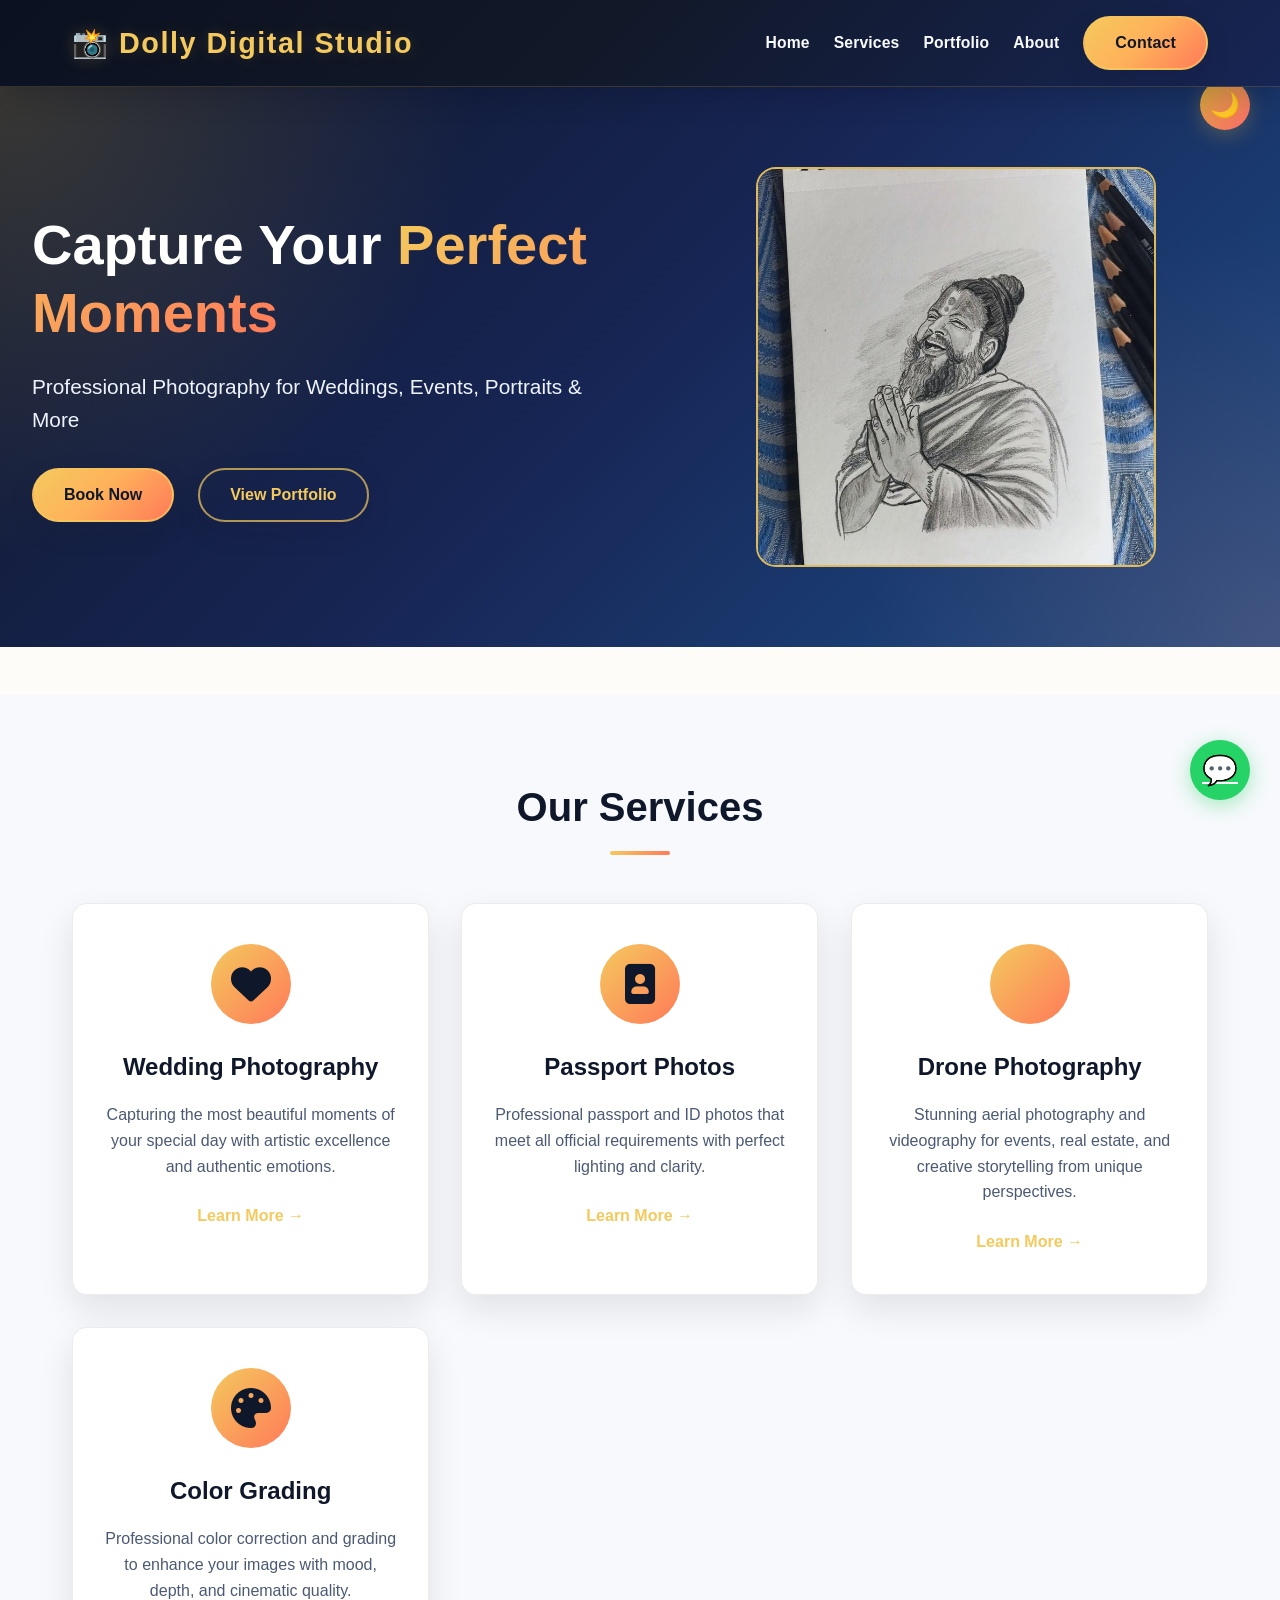
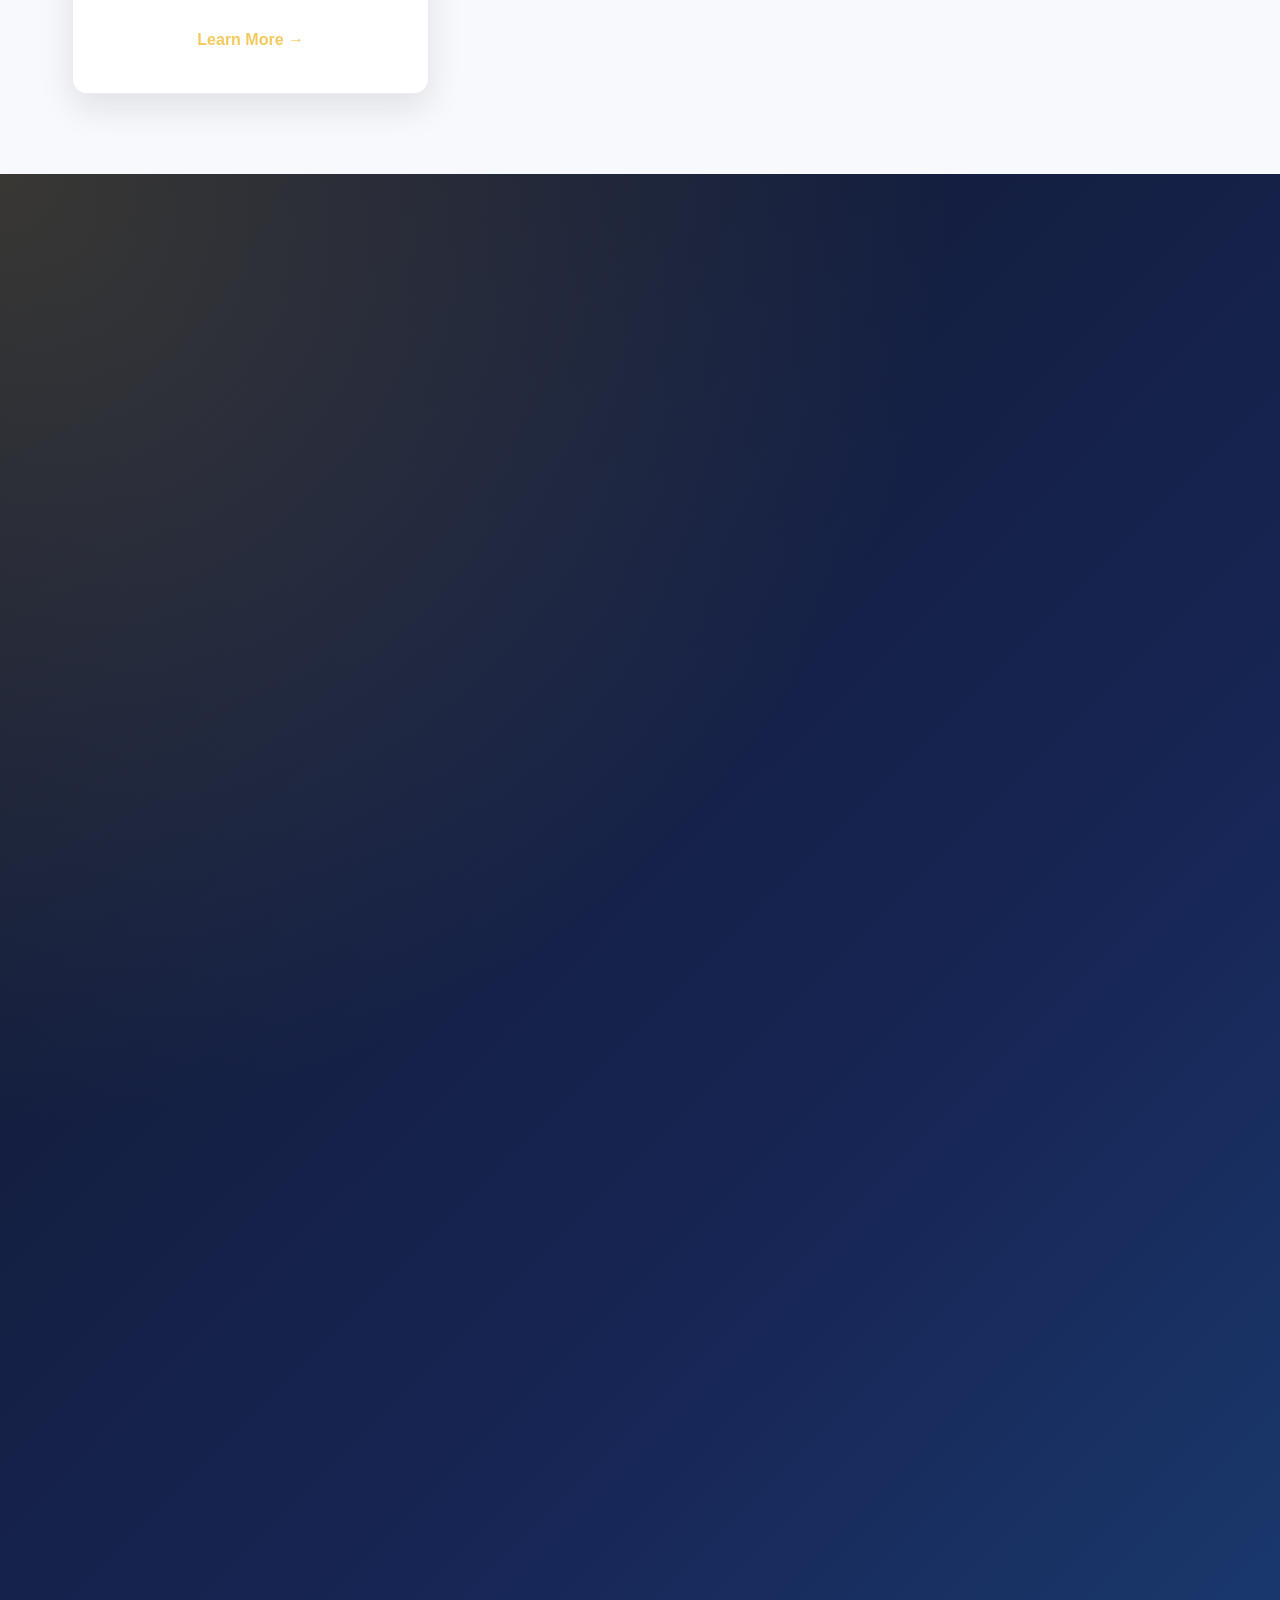
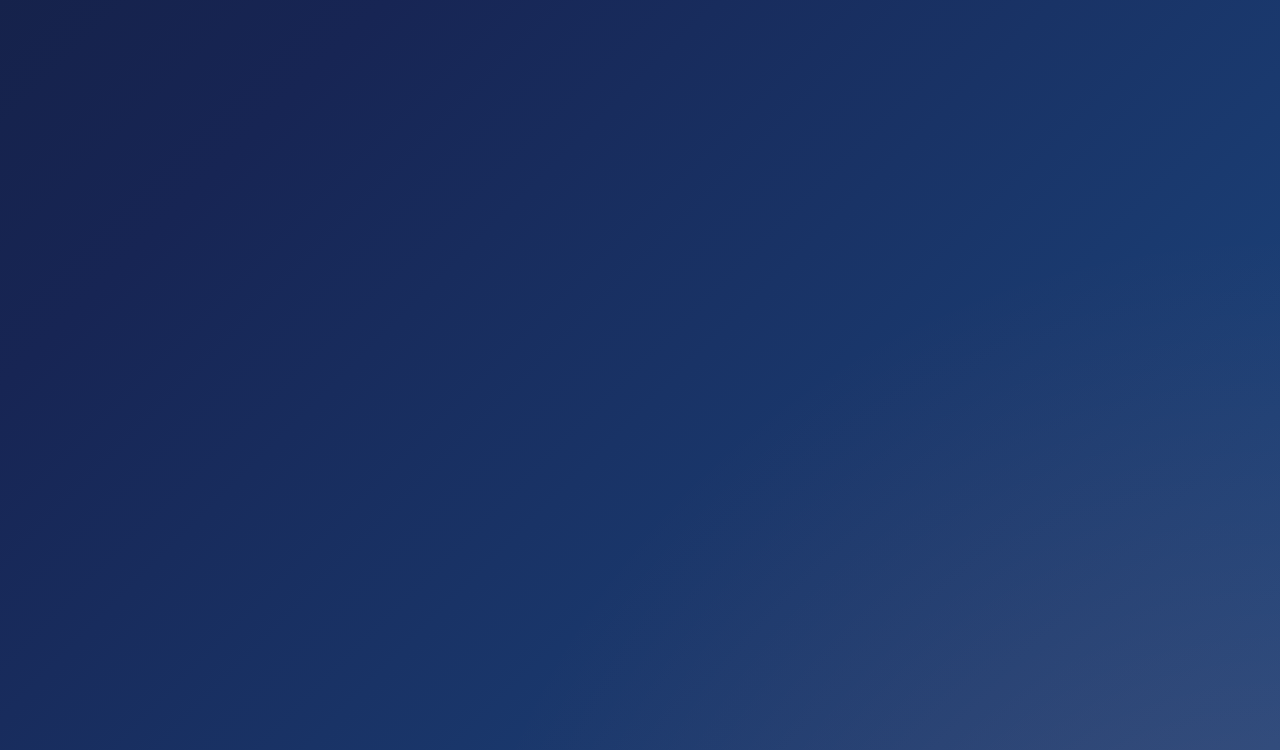
==== commit 2a967c68: "fix the bug" ====
--- a/index.html
+++ b/index.html
@@ -8,7 +8,19 @@
   <meta name="keywords" content="photography, wedding photography, Bilaspur, Chhattisgarh, India, drone photography, color grading, event photography">
   <meta name="author" content="Dolly Digital Studio">
   <meta name="robots" content="index, follow">
+  <meta name="theme-color" content="#0f172a">
+  <meta property="og:title" content="Dolly Digital Studio | Photography in Bilaspur">
+  <meta property="og:description" content="Wedding photography, portraits, events, drone coverage, and editing services in Bilaspur, Chhattisgarh.">
+  <meta property="og:type" content="website">
+  <meta property="og:url" content="https://dollydigitalstudio.com/">
+  <meta property="og:image" content="https://dollydigitalstudio.com/assets/images/hero-image.jpeg">
+  <meta name="twitter:card" content="summary_large_image">
+  <meta name="twitter:title" content="Dolly Digital Studio | Photography in Bilaspur">
+  <meta name="twitter:description" content="Professional photography and digital studio services for weddings, portraits, events, and drone shoots.">
   <link rel="canonical" href="https://dollydigitalstudio.com">
+  <link rel="preconnect" href="https://cdnjs.cloudflare.com">
+  <link rel="dns-prefetch" href="//cdnjs.cloudflare.com">
+  <link rel="preload" as="image" href="assets/images/hero-image.jpeg">
   <link rel="stylesheet" href="assets/css/common.css">
   <link rel="stylesheet" href="assets/css/index-style.css">
   <link rel="stylesheet" href="assets/css/animations.css">
@@ -43,12 +55,12 @@
       <h1 class="hero-title">Capture Your <span class="highlight">Perfect Moments</span></h1>
       <p class="hero-description">Professional Photography for Weddings, Events, Portraits & More</p>
       <div class="hero-cta">
-        <a href="contact.html" class="btn btn-primary">Book Now</a>
+        <a href="contact.html#booking" class="btn btn-primary">Book Now</a>
         <a href="portfolio.html" class="btn btn-secondary">View Portfolio</a>
       </div>
     </div>
     <div class="hero-image">
-      <img src="assets/images/hero-image.jpeg" alt="Professional Photography" class="hero-img">
+      <img src="assets/images/hero-image.jpeg" alt="Professional Photography in Bilaspur" class="hero-img" width="800" height="800" loading="eager" decoding="async" fetchpriority="high">
     </div>
   </section>
 
@@ -188,7 +200,7 @@
     <div class="container">
       <h2>Ready to Create Something Beautiful?</h2>
       <p>Let's transform your vision into stunning visuals</p>
-      <a href="contact.html" class="btn btn-primary">Get In Touch Today</a>
+      <a href="contact.html#booking" class="btn btn-primary">Get In Touch Today</a>
     </div>
   </section>
 
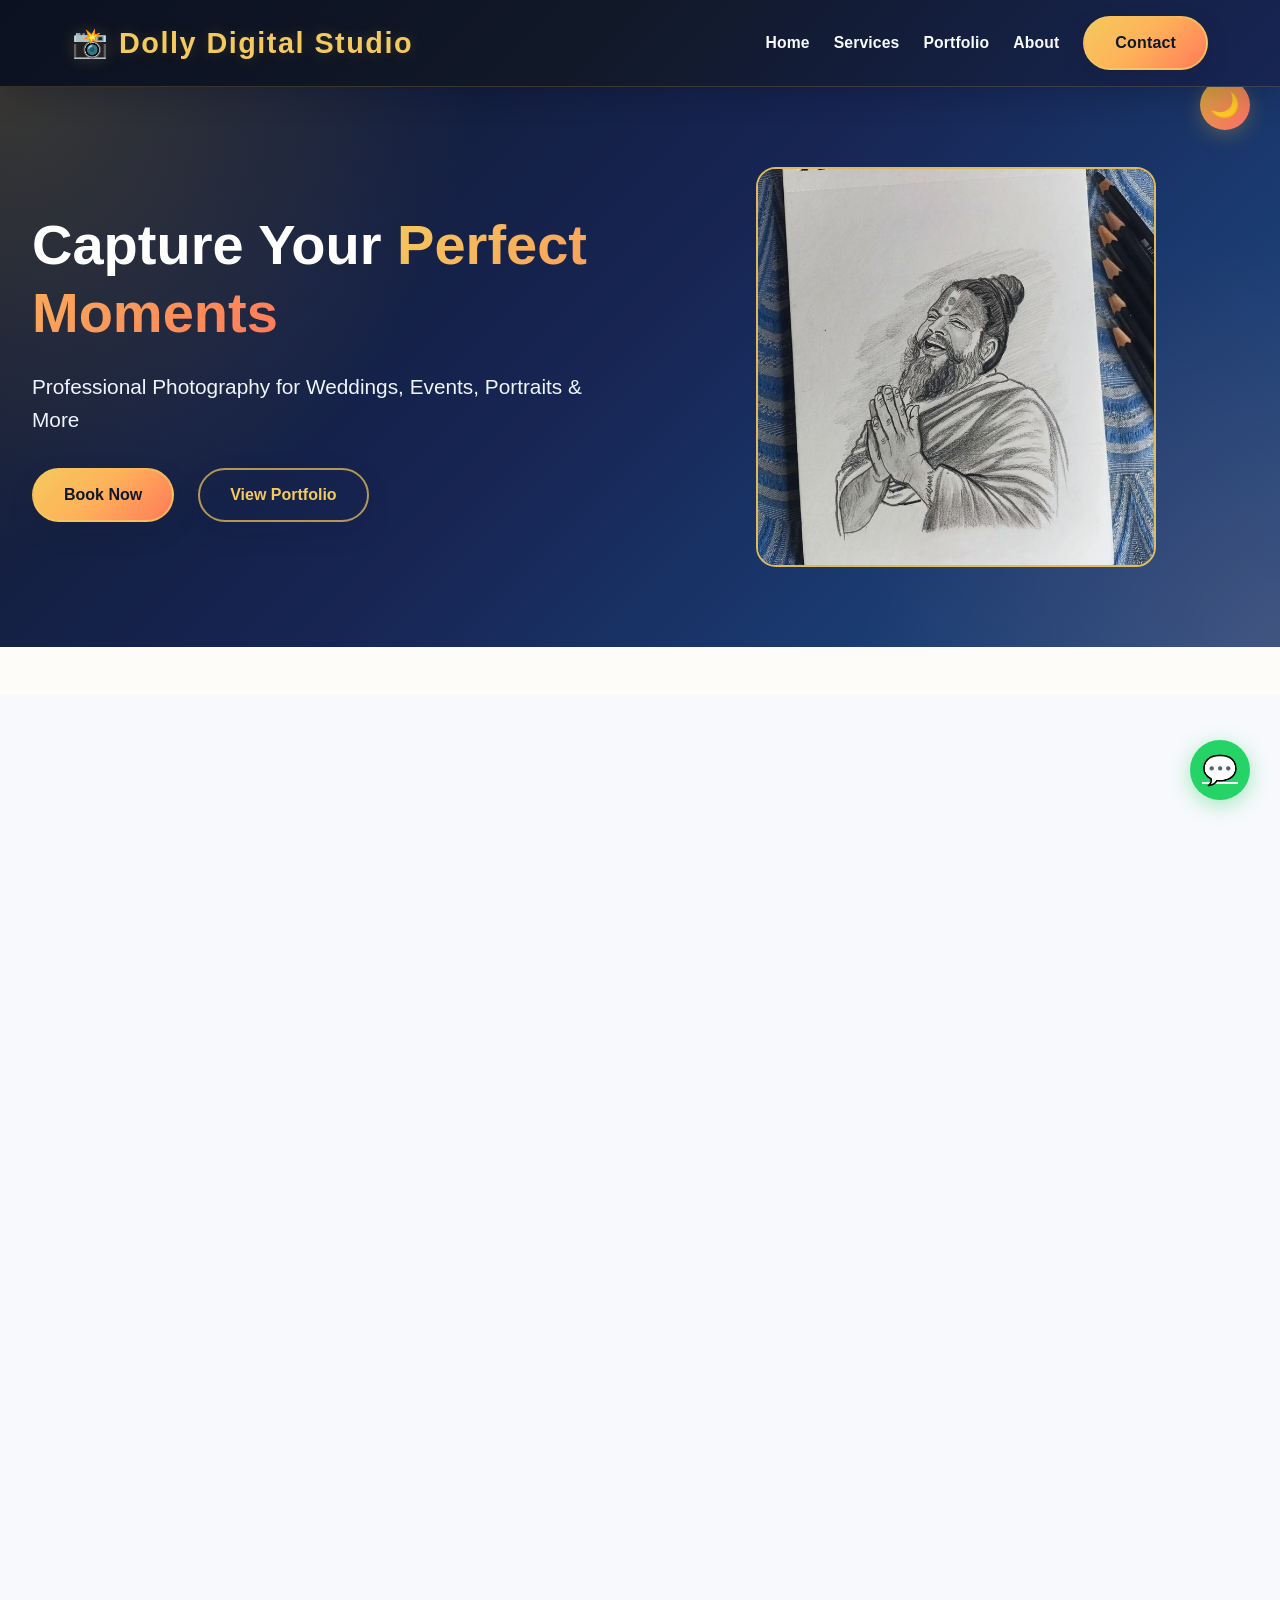
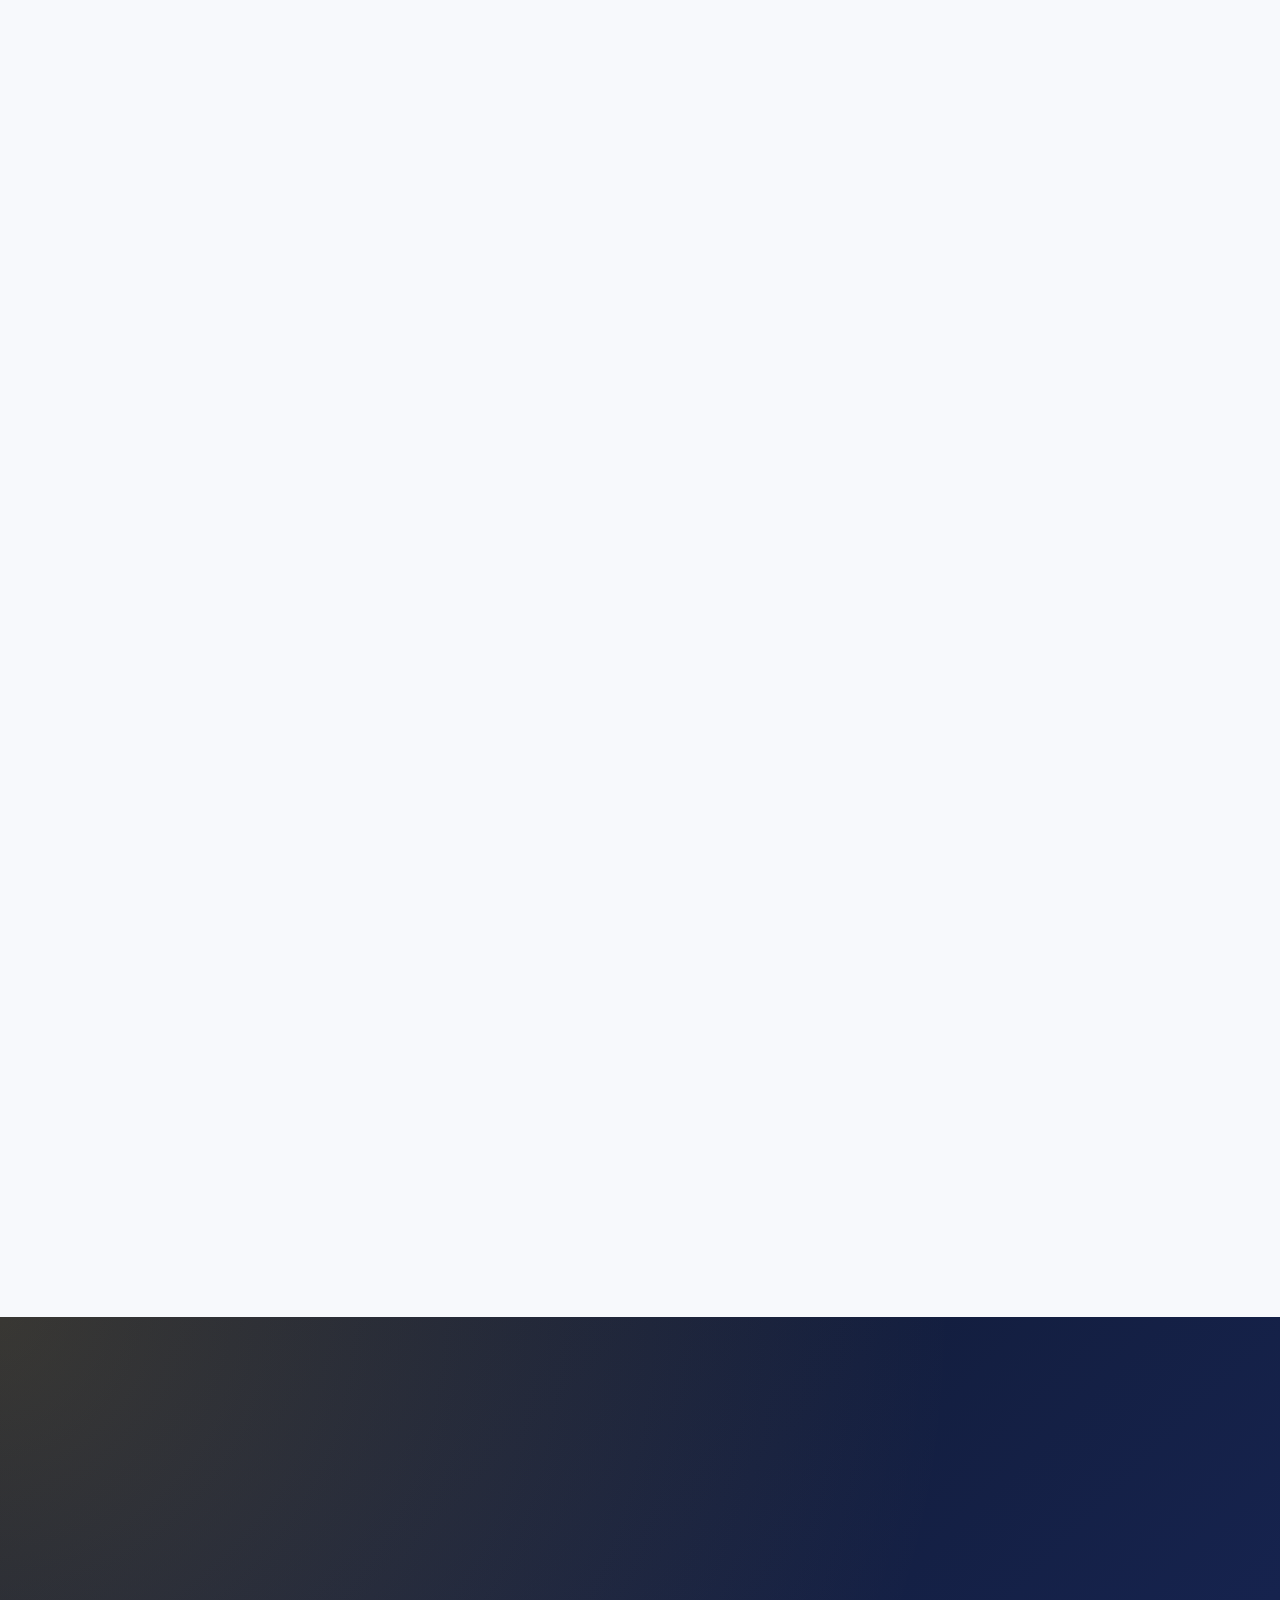
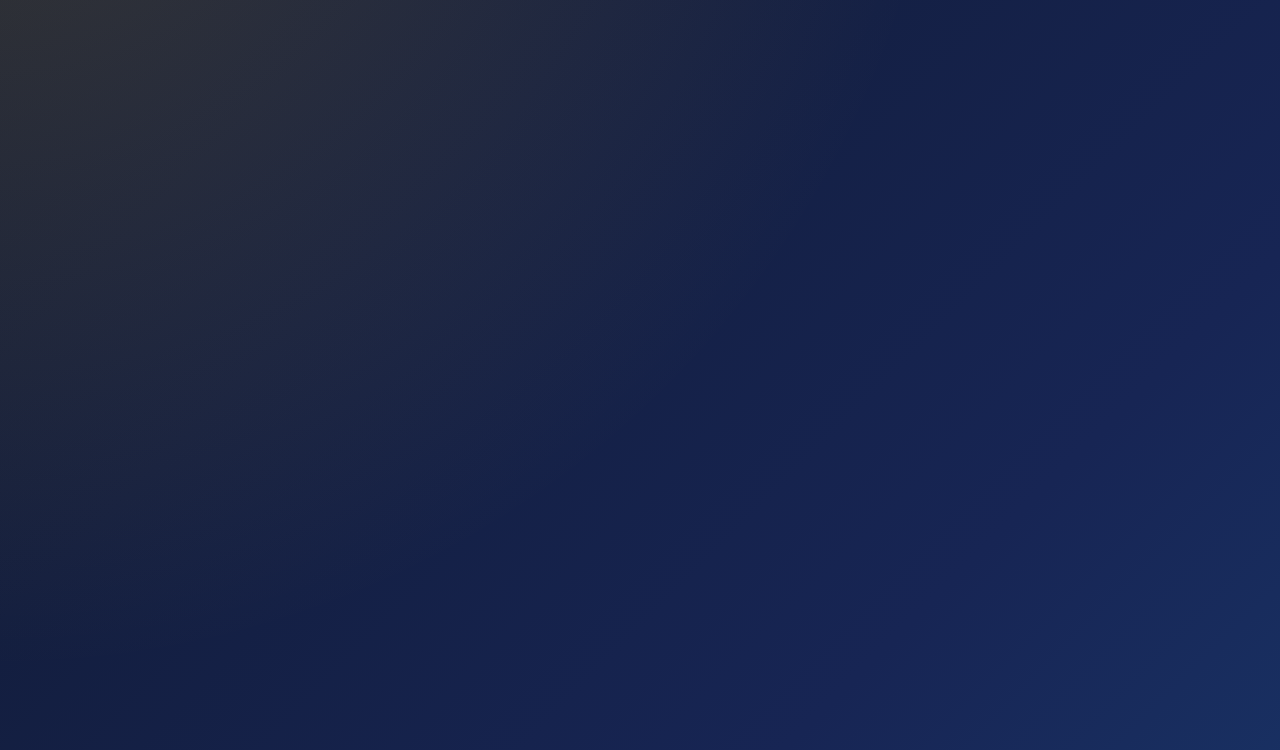
==== commit f5ccb7cf: "Update live contact form and launch-ready site metadata" ====
--- a/index.html
+++ b/index.html
@@ -12,12 +12,12 @@
   <meta property="og:title" content="Dolly Digital Studio | Photography in Bilaspur">
   <meta property="og:description" content="Wedding photography, portraits, events, drone coverage, and editing services in Bilaspur, Chhattisgarh.">
   <meta property="og:type" content="website">
-  <meta property="og:url" content="https://dollydigitalstudio.com/">
-  <meta property="og:image" content="https://dollydigitalstudio.com/assets/images/hero-image.jpeg">
+  <meta property="og:url" content="https://gamingshivam28.github.io/website113/">
+  <meta property="og:image" content="https://gamingshivam28.github.io/website113/assets/images/hero-image.jpeg">
   <meta name="twitter:card" content="summary_large_image">
   <meta name="twitter:title" content="Dolly Digital Studio | Photography in Bilaspur">
   <meta name="twitter:description" content="Professional photography and digital studio services for weddings, portraits, events, and drone shoots.">
-  <link rel="canonical" href="https://dollydigitalstudio.com">
+  <link rel="canonical" href="https://gamingshivam28.github.io/website113/">
   <link rel="preconnect" href="https://cdnjs.cloudflare.com">
   <link rel="dns-prefetch" href="//cdnjs.cloudflare.com">
   <link rel="preload" as="image" href="assets/images/hero-image.jpeg">
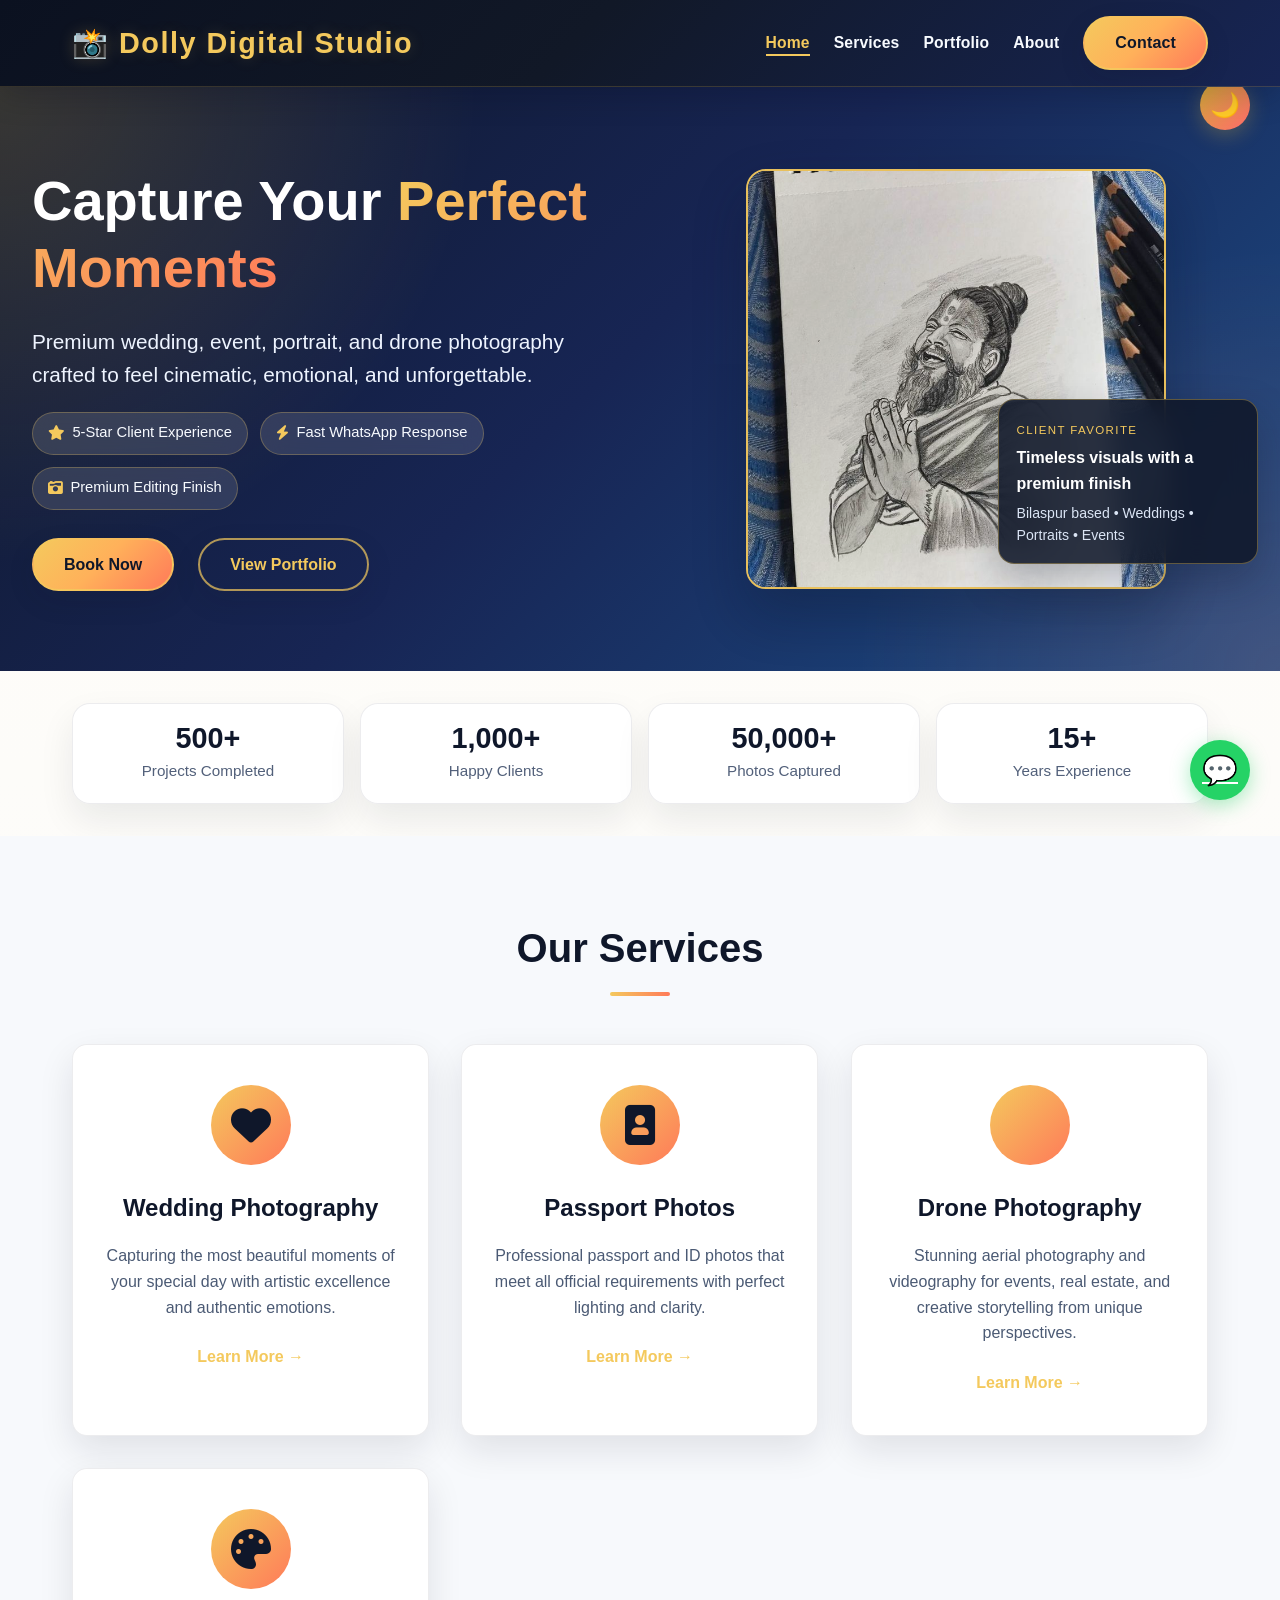
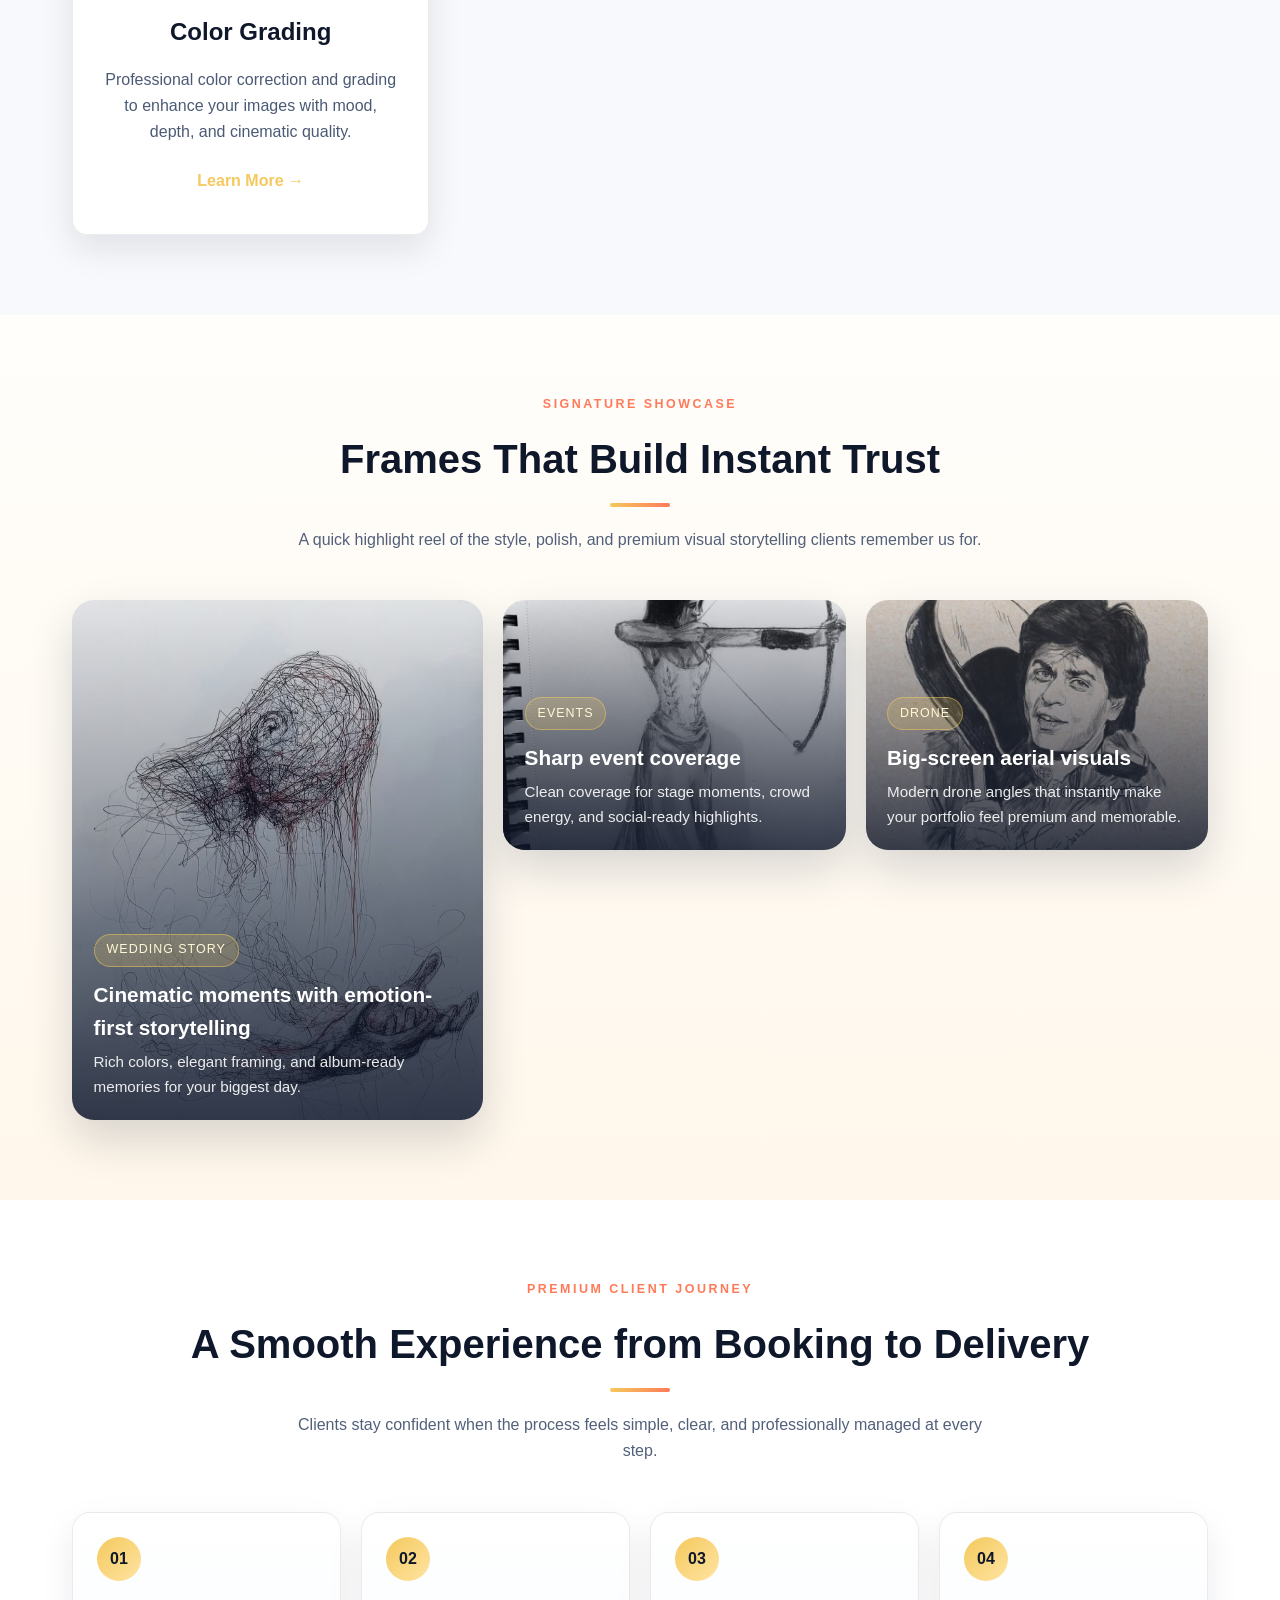
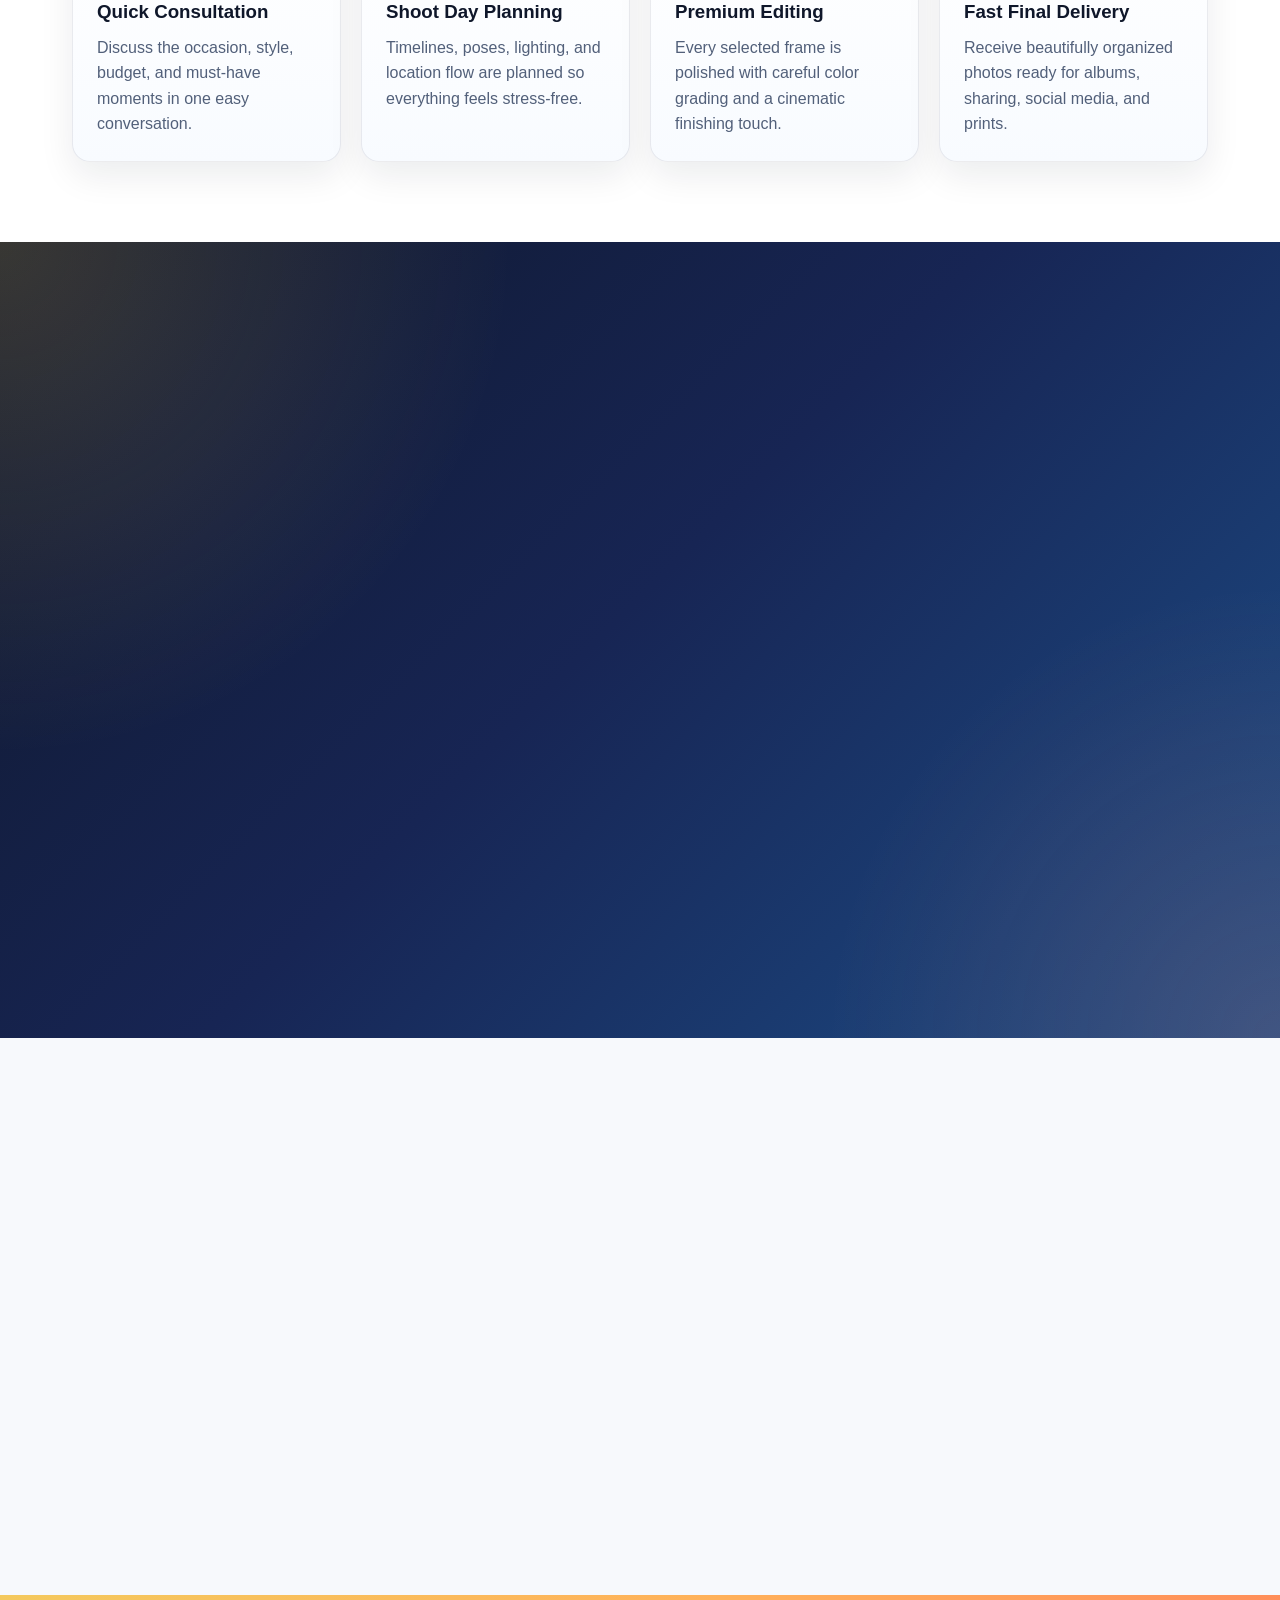
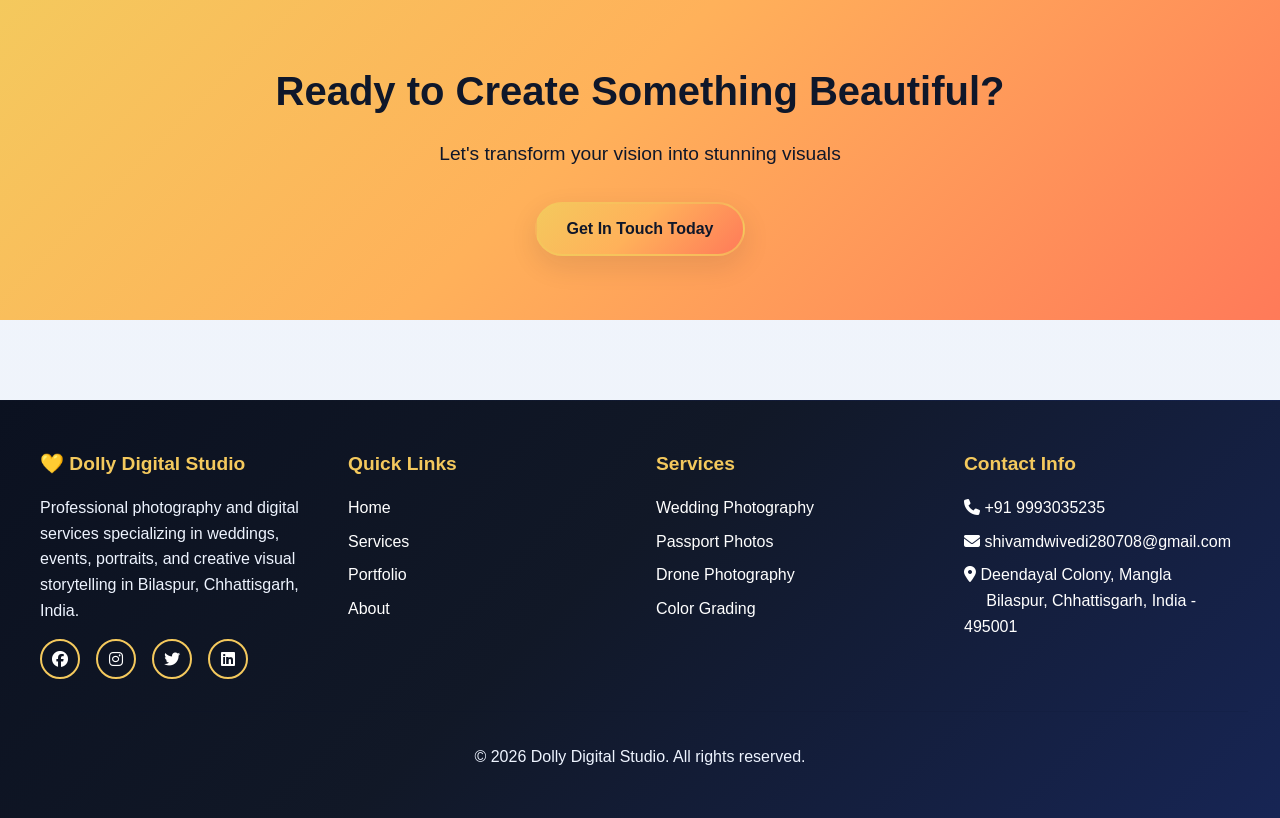
==== commit 73cba6a3: "upgrade the system" ====
--- a/index.html
+++ b/index.html
@@ -26,6 +26,28 @@
   <link rel="stylesheet" href="assets/css/animations.css">
   <link rel="stylesheet" href="assets/css/upgrades.css">
   <link href="https://cdnjs.cloudflare.com/ajax/libs/font-awesome/6.4.0/css/all.min.css" rel="stylesheet">
+  <script type="application/ld+json">
+    {
+      "@context": "https://schema.org",
+      "@type": "LocalBusiness",
+      "name": "Dolly Digital Studio",
+      "image": "https://gamingshivam28.github.io/website113/assets/images/hero-image.jpeg",
+      "url": "https://gamingshivam28.github.io/website113/",
+      "telephone": "+91-9993035235",
+      "email": "shivamdwivedi280708@gmail.com",
+      "priceRange": "₹₹",
+      "address": {
+        "@type": "PostalAddress",
+        "streetAddress": "Deendayal Colony, Mangla",
+        "addressLocality": "Bilaspur",
+        "addressRegion": "Chhattisgarh",
+        "postalCode": "495001",
+        "addressCountry": "IN"
+      },
+      "areaServed": ["Bilaspur", "Raipur", "Chhattisgarh"],
+      "description": "Wedding photography, portraits, drone coverage, and studio editing services in Bilaspur and nearby cities."
+    }
+  </script>
 </head>
 <body>
   <!-- HEADER/NAVIGATION -->
@@ -53,7 +75,12 @@
   <section class="hero">
     <div class="hero-content">
       <h1 class="hero-title">Capture Your <span class="highlight">Perfect Moments</span></h1>
-      <p class="hero-description">Professional Photography for Weddings, Events, Portraits & More</p>
+      <p class="hero-description">Premium wedding, event, portrait, and drone photography crafted to feel cinematic, emotional, and unforgettable.</p>
+      <div class="hero-badges">
+        <span><i class="fas fa-star"></i> 5-Star Client Experience</span>
+        <span><i class="fas fa-bolt"></i> Fast WhatsApp Response</span>
+        <span><i class="fas fa-camera-retro"></i> Premium Editing Finish</span>
+      </div>
       <div class="hero-cta">
         <a href="contact.html#booking" class="btn btn-primary">Book Now</a>
         <a href="portfolio.html" class="btn btn-secondary">View Portfolio</a>
@@ -61,6 +88,34 @@
     </div>
     <div class="hero-image">
       <img src="assets/images/hero-image.jpeg" alt="Professional Photography in Bilaspur" class="hero-img" width="800" height="800" loading="eager" decoding="async" fetchpriority="high">
+      <div class="hero-floating-card">
+        <span class="floating-label">Client Favorite</span>
+        <strong>Timeless visuals with a premium finish</strong>
+        <p>Bilaspur based • Weddings • Portraits • Events</p>
+      </div>
+    </div>
+  </section>
+
+  <section class="trust-strip">
+    <div class="container">
+      <div class="trust-grid">
+        <div class="trust-item">
+          <strong data-count="500" data-suffix="+">0</strong>
+          <span>Projects Completed</span>
+        </div>
+        <div class="trust-item">
+          <strong data-count="1000" data-suffix="+">0</strong>
+          <span>Happy Clients</span>
+        </div>
+        <div class="trust-item">
+          <strong data-count="50000" data-suffix="+">0</strong>
+          <span>Photos Captured</span>
+        </div>
+        <div class="trust-item">
+          <strong data-count="15" data-suffix="+">0</strong>
+          <span>Years Experience</span>
+        </div>
+      </div>
     </div>
   </section>
 
@@ -100,6 +155,74 @@
           <h3>Color Grading</h3>
           <p>Professional color correction and grading to enhance your images with mood, depth, and cinematic quality.</p>
           <a href="services.html#grading" class="read-more">Learn More →</a>
+        </div>
+      </div>
+    </div>
+  </section>
+
+  <section class="signature-showcase">
+    <div class="container">
+      <p class="eyebrow">Signature showcase</p>
+      <h2 class="section-title">Frames That Build Instant Trust</h2>
+      <p class="section-subtitle">A quick highlight reel of the style, polish, and premium visual storytelling clients remember us for.</p>
+
+      <div class="showcase-grid">
+        <article class="showcase-card showcase-card-large">
+          <img src="assets/images/image2.jpeg" alt="Elegant wedding storytelling frame" loading="lazy">
+          <div class="showcase-content">
+            <span class="showcase-tag">Wedding Story</span>
+            <h3>Cinematic moments with emotion-first storytelling</h3>
+            <p>Rich colors, elegant framing, and album-ready memories for your biggest day.</p>
+          </div>
+        </article>
+
+        <article class="showcase-card">
+          <img src="assets/images/image7.jpeg" alt="Event photography highlight" loading="lazy">
+          <div class="showcase-content">
+            <span class="showcase-tag">Events</span>
+            <h3>Sharp event coverage</h3>
+            <p>Clean coverage for stage moments, crowd energy, and social-ready highlights.</p>
+          </div>
+        </article>
+
+        <article class="showcase-card">
+          <img src="assets/images/image10.jpeg" alt="Aerial drone photography showcase" loading="lazy">
+          <div class="showcase-content">
+            <span class="showcase-tag">Drone</span>
+            <h3>Big-screen aerial visuals</h3>
+            <p>Modern drone angles that instantly make your portfolio feel premium and memorable.</p>
+          </div>
+        </article>
+      </div>
+    </div>
+  </section>
+
+  <section class="experience-section">
+    <div class="container">
+      <p class="eyebrow">Premium client journey</p>
+      <h2 class="section-title">A Smooth Experience from Booking to Delivery</h2>
+      <p class="section-subtitle">Clients stay confident when the process feels simple, clear, and professionally managed at every step.</p>
+
+      <div class="experience-grid">
+        <div class="experience-card">
+          <span class="step-badge">01</span>
+          <h3>Quick Consultation</h3>
+          <p>Discuss the occasion, style, budget, and must-have moments in one easy conversation.</p>
+        </div>
+        <div class="experience-card">
+          <span class="step-badge">02</span>
+          <h3>Shoot Day Planning</h3>
+          <p>Timelines, poses, lighting, and location flow are planned so everything feels stress-free.</p>
+        </div>
+        <div class="experience-card">
+          <span class="step-badge">03</span>
+          <h3>Premium Editing</h3>
+          <p>Every selected frame is polished with careful color grading and a cinematic finishing touch.</p>
+        </div>
+        <div class="experience-card">
+          <span class="step-badge">04</span>
+          <h3>Fast Final Delivery</h3>
+          <p>Receive beautifully organized photos ready for albums, sharing, social media, and prints.</p>
         </div>
       </div>
     </div>
--- a/assets/css/common.css
+++ b/assets/css/common.css
@@ -128,6 +128,26 @@
   width: 100%;
 }
 
+nav a.active-link {
+  color: var(--secondary-color);
+}
+
+nav a.active-link::after {
+  width: 100%;
+}
+
+.scroll-progress {
+  position: fixed;
+  top: 0;
+  left: 0;
+  width: 0;
+  height: 3px;
+  background: var(--gradient-accent);
+  box-shadow: 0 0 18px rgba(244, 201, 93, 0.45);
+  z-index: 1400;
+  pointer-events: none;
+}
+
 .hamburger {
   display: none;
   flex-direction: column;
--- a/assets/css/index-style.css
+++ b/assets/css/index-style.css
@@ -36,8 +36,32 @@
 .hero-description {
   font-size: 1.3rem;
   color: #ddd;
-  margin-bottom: 2rem;
+  margin-bottom: 1.25rem;
   font-weight: 300;
+}
+
+.hero-badges {
+  display: flex;
+  flex-wrap: wrap;
+  gap: 0.75rem;
+  margin: 0 0 1.75rem;
+}
+
+.hero-badges span {
+  display: inline-flex;
+  align-items: center;
+  gap: 0.45rem;
+  padding: 0.55rem 0.95rem;
+  border-radius: 999px;
+  background: rgba(255, 255, 255, 0.12);
+  border: 1px solid rgba(244, 201, 93, 0.28);
+  color: #f8fbff;
+  font-size: 0.92rem;
+  backdrop-filter: blur(10px);
+}
+
+.hero-badges i {
+  color: var(--secondary-color);
 }
 
 .hero-cta {
@@ -51,16 +75,51 @@
   display: flex;
   justify-content: center;
   align-items: center;
+  position: relative;
 }
 
 .hero-img {
-  width: 400px;
-  height: 400px;
+  width: 420px;
+  height: 420px;
   object-fit: cover;
   border-radius: 20px;
   border: 2px solid var(--secondary-color);
-  opacity: 0.9;
+  opacity: 0.95;
   animation: float 3s ease-in-out infinite;
+  box-shadow: 0 24px 55px rgba(15, 23, 42, 0.35);
+}
+
+.hero-floating-card {
+  position: absolute;
+  right: -10px;
+  bottom: 25px;
+  max-width: 260px;
+  padding: 1rem 1.1rem;
+  border-radius: 16px;
+  background: rgba(15, 23, 42, 0.88);
+  border: 1px solid rgba(244, 201, 93, 0.35);
+  backdrop-filter: blur(14px);
+  box-shadow: 0 18px 40px rgba(15, 23, 42, 0.28);
+}
+
+.floating-label {
+  display: inline-block;
+  font-size: 0.72rem;
+  letter-spacing: 0.12em;
+  text-transform: uppercase;
+  color: var(--secondary-color);
+  margin-bottom: 0.35rem;
+}
+
+.hero-floating-card strong {
+  display: block;
+  font-size: 1rem;
+  margin-bottom: 0.35rem;
+}
+
+.hero-floating-card p {
+  color: #dbe5f5;
+  font-size: 0.88rem;
 }
 
 @keyframes float {
@@ -169,6 +228,187 @@
   transform: translateX(5px);
 }
 
+.trust-strip {
+  padding: 0 2rem 2rem;
+  margin-top: -1rem;
+}
+
+.trust-grid {
+  max-width: 1200px;
+  margin: 0 auto;
+  display: grid;
+  grid-template-columns: repeat(4, minmax(0, 1fr));
+  gap: 1rem;
+}
+
+.trust-item {
+  background: rgba(255, 255, 255, 0.95);
+  border-radius: 18px;
+  padding: 1.2rem 1rem;
+  text-align: center;
+  border: 1px solid rgba(15, 23, 42, 0.08);
+  box-shadow: 0 16px 35px rgba(15, 23, 42, 0.08);
+}
+
+.trust-item strong {
+  display: block;
+  font-size: 1.8rem;
+  color: var(--primary-color);
+  line-height: 1;
+  margin-bottom: 0.35rem;
+}
+
+.trust-item span {
+  color: var(--text-muted);
+  font-size: 0.95rem;
+}
+
+.signature-showcase,
+.experience-section {
+  padding: 5rem 2rem;
+}
+
+.signature-showcase {
+  background: linear-gradient(180deg, #fffefb 0%, #fff7eb 100%);
+}
+
+.eyebrow {
+  text-align: center;
+  text-transform: uppercase;
+  letter-spacing: 0.2em;
+  font-size: 0.78rem;
+  color: var(--accent-color);
+  font-weight: 700;
+  margin-bottom: 0.75rem;
+}
+
+.section-subtitle {
+  max-width: 720px;
+  margin: -1.75rem auto 0;
+  text-align: center;
+  color: var(--text-muted);
+}
+
+.showcase-grid {
+  display: grid;
+  grid-template-columns: 1.2fr 1fr 1fr;
+  grid-auto-rows: 250px;
+  gap: 1.25rem;
+  margin-top: 3rem;
+}
+
+.showcase-card {
+  position: relative;
+  overflow: hidden;
+  border-radius: 22px;
+  min-height: 250px;
+  box-shadow: 0 20px 45px rgba(15, 23, 42, 0.16);
+}
+
+.showcase-card-large {
+  grid-row: span 2;
+}
+
+.showcase-card::before {
+  content: '';
+  position: absolute;
+  inset: 0;
+  background: linear-gradient(180deg, rgba(15, 23, 42, 0.12) 0%, rgba(15, 23, 42, 0.82) 100%);
+  z-index: 1;
+}
+
+.showcase-card img {
+  width: 100%;
+  height: 100%;
+  object-fit: cover;
+  transition: transform 0.5s ease;
+}
+
+.showcase-card:hover img {
+  transform: scale(1.06);
+}
+
+.showcase-content {
+  position: absolute;
+  left: 0;
+  right: 0;
+  bottom: 0;
+  padding: 1.35rem;
+  color: #fff;
+  z-index: 2;
+}
+
+.showcase-content h3 {
+  font-size: 1.3rem;
+  margin-bottom: 0.35rem;
+}
+
+.showcase-content p {
+  color: rgba(255, 255, 255, 0.9);
+  font-size: 0.95rem;
+}
+
+.showcase-tag {
+  display: inline-flex;
+  align-items: center;
+  padding: 0.35rem 0.75rem;
+  border-radius: 999px;
+  margin-bottom: 0.7rem;
+  background: rgba(244, 201, 93, 0.2);
+  border: 1px solid rgba(244, 201, 93, 0.5);
+  color: #fff7d6;
+  font-size: 0.78rem;
+  letter-spacing: 0.08em;
+  text-transform: uppercase;
+}
+
+.experience-section {
+  background: #ffffff;
+}
+
+.experience-grid {
+  display: grid;
+  grid-template-columns: repeat(auto-fit, minmax(220px, 1fr));
+  gap: 1.25rem;
+  margin-top: 3rem;
+}
+
+.experience-card {
+  background: linear-gradient(180deg, #ffffff 0%, #f8fbff 100%);
+  border: 1px solid rgba(15, 23, 42, 0.08);
+  border-radius: 18px;
+  padding: 1.5rem;
+  box-shadow: 0 14px 35px rgba(15, 23, 42, 0.08);
+  transition: var(--transition);
+}
+
+.experience-card:hover {
+  transform: translateY(-8px);
+  box-shadow: 0 20px 40px rgba(15, 23, 42, 0.12);
+}
+
+.step-badge {
+  width: 44px;
+  height: 44px;
+  border-radius: 50%;
+  display: inline-flex;
+  align-items: center;
+  justify-content: center;
+  font-weight: 700;
+  margin-bottom: 1rem;
+  color: var(--primary-color);
+  background: linear-gradient(135deg, var(--secondary-color), #ffe4a2);
+}
+
+.experience-card h3 {
+  margin-bottom: 0.5rem;
+  color: var(--primary-color);
+}
+
+.experience-card p {
+  color: var(--text-muted);
+}
+
 /* WHY US SECTION */
 .why-us {
   padding: 5rem 2rem;
@@ -316,11 +556,33 @@
     flex-direction: column;
   }
 
+  .hero-badges {
+    justify-content: center;
+  }
+
   .hero-img {
     width: 300px;
     height: 300px;
   }
 
+  .hero-floating-card {
+    position: static;
+    margin-top: 1rem;
+  }
+
+  .trust-grid {
+    grid-template-columns: repeat(2, minmax(0, 1fr));
+  }
+
+  .showcase-grid {
+    grid-template-columns: 1fr;
+    grid-auto-rows: minmax(240px, auto);
+  }
+
+  .showcase-card-large {
+    grid-row: span 1;
+  }
+
   .services-grid {
     grid-template-columns: 1fr;
   }
@@ -356,9 +618,19 @@
     height: 250px;
   }
 
+  .hero-badges span {
+    width: 100%;
+    justify-content: center;
+  }
+
+  .trust-grid {
+    grid-template-columns: 1fr;
+  }
+
   .service-card,
   .feature-item,
-  .testimonial-card {
+  .testimonial-card,
+  .experience-card {
     padding: 1.5rem 1rem;
   }
 
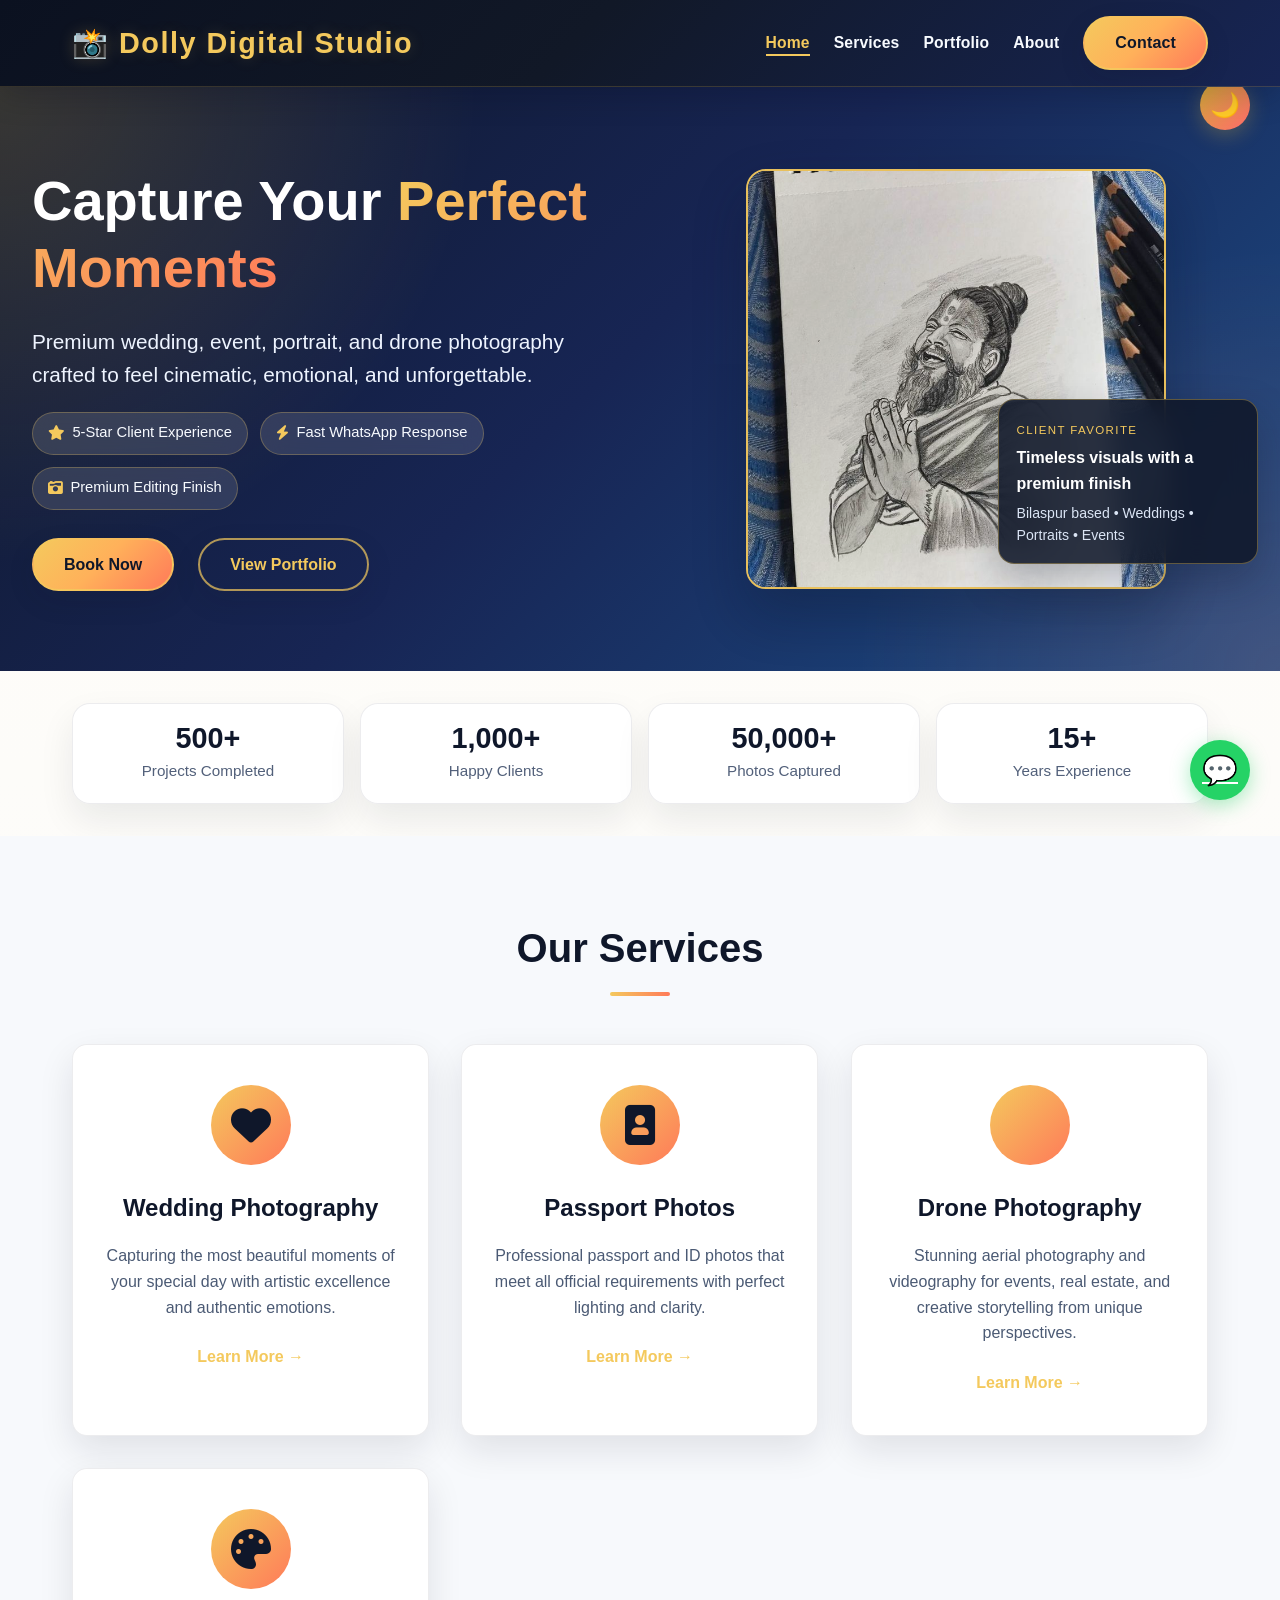
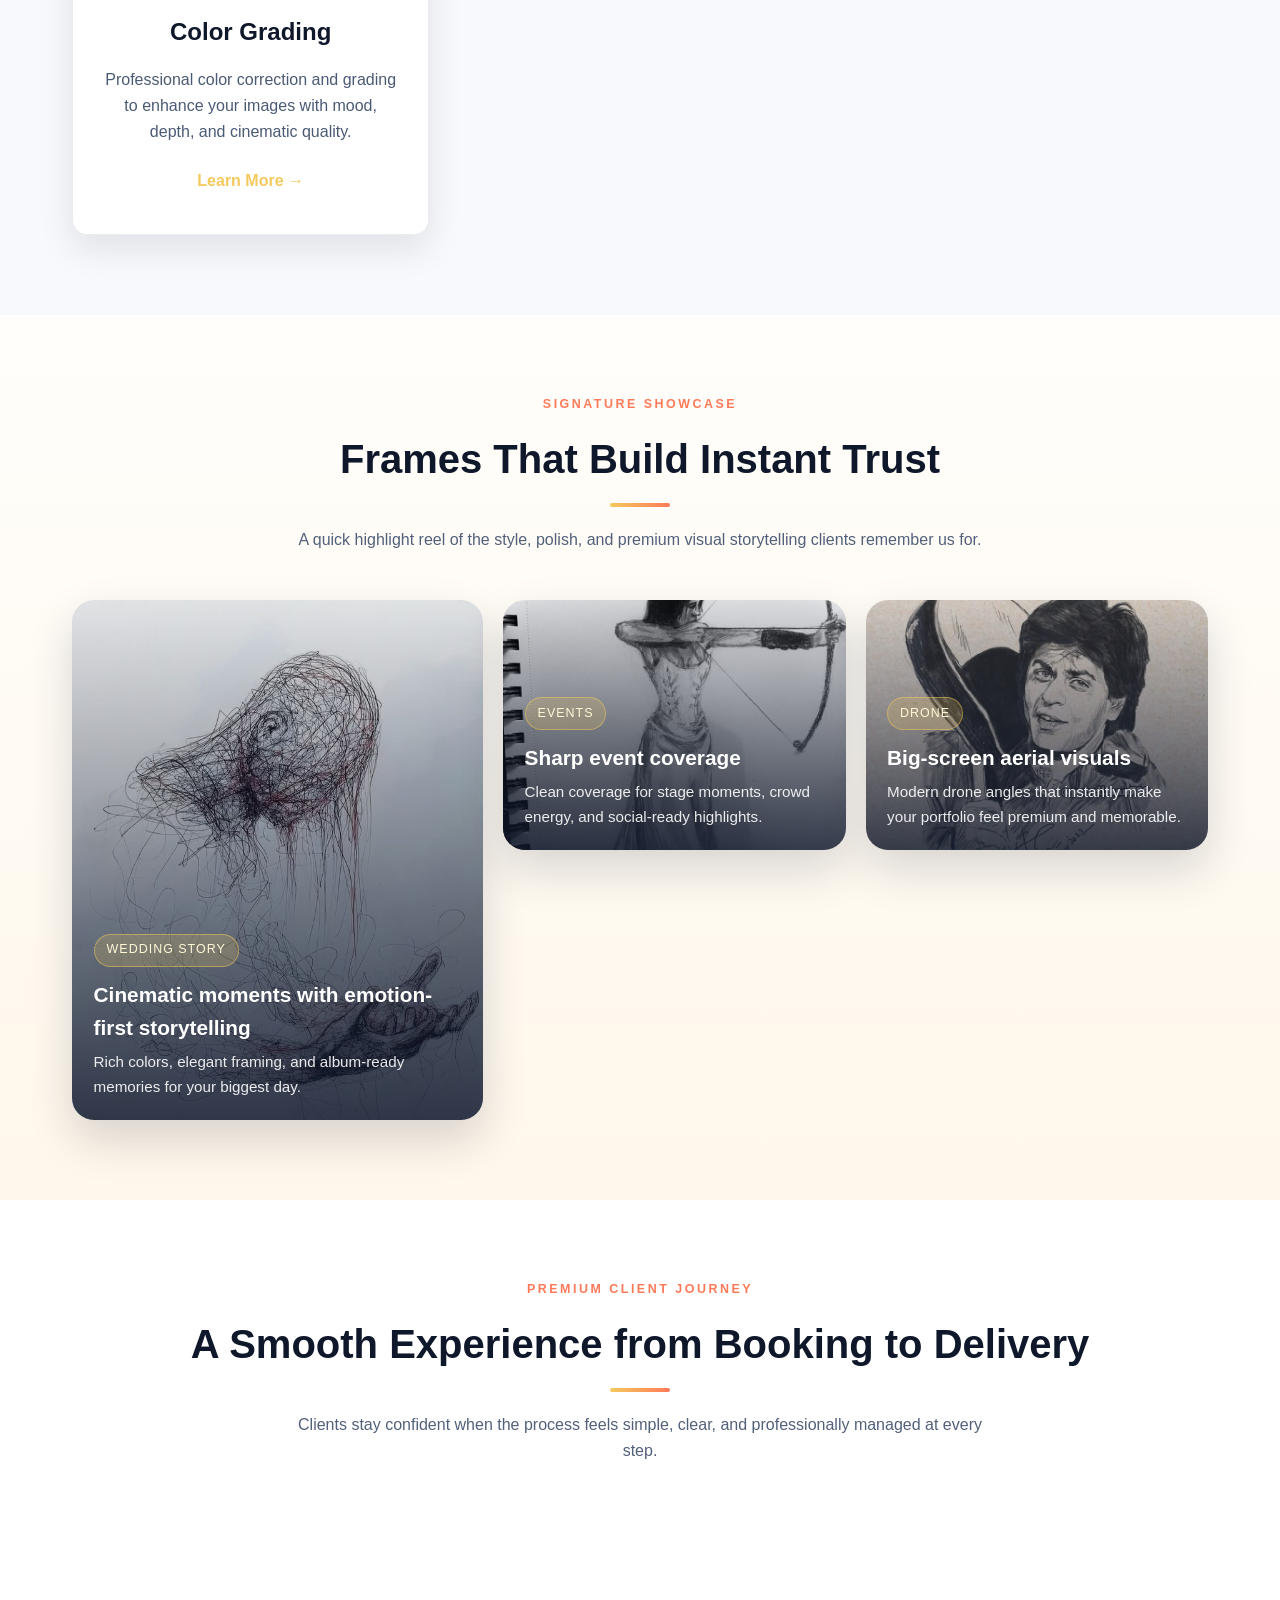
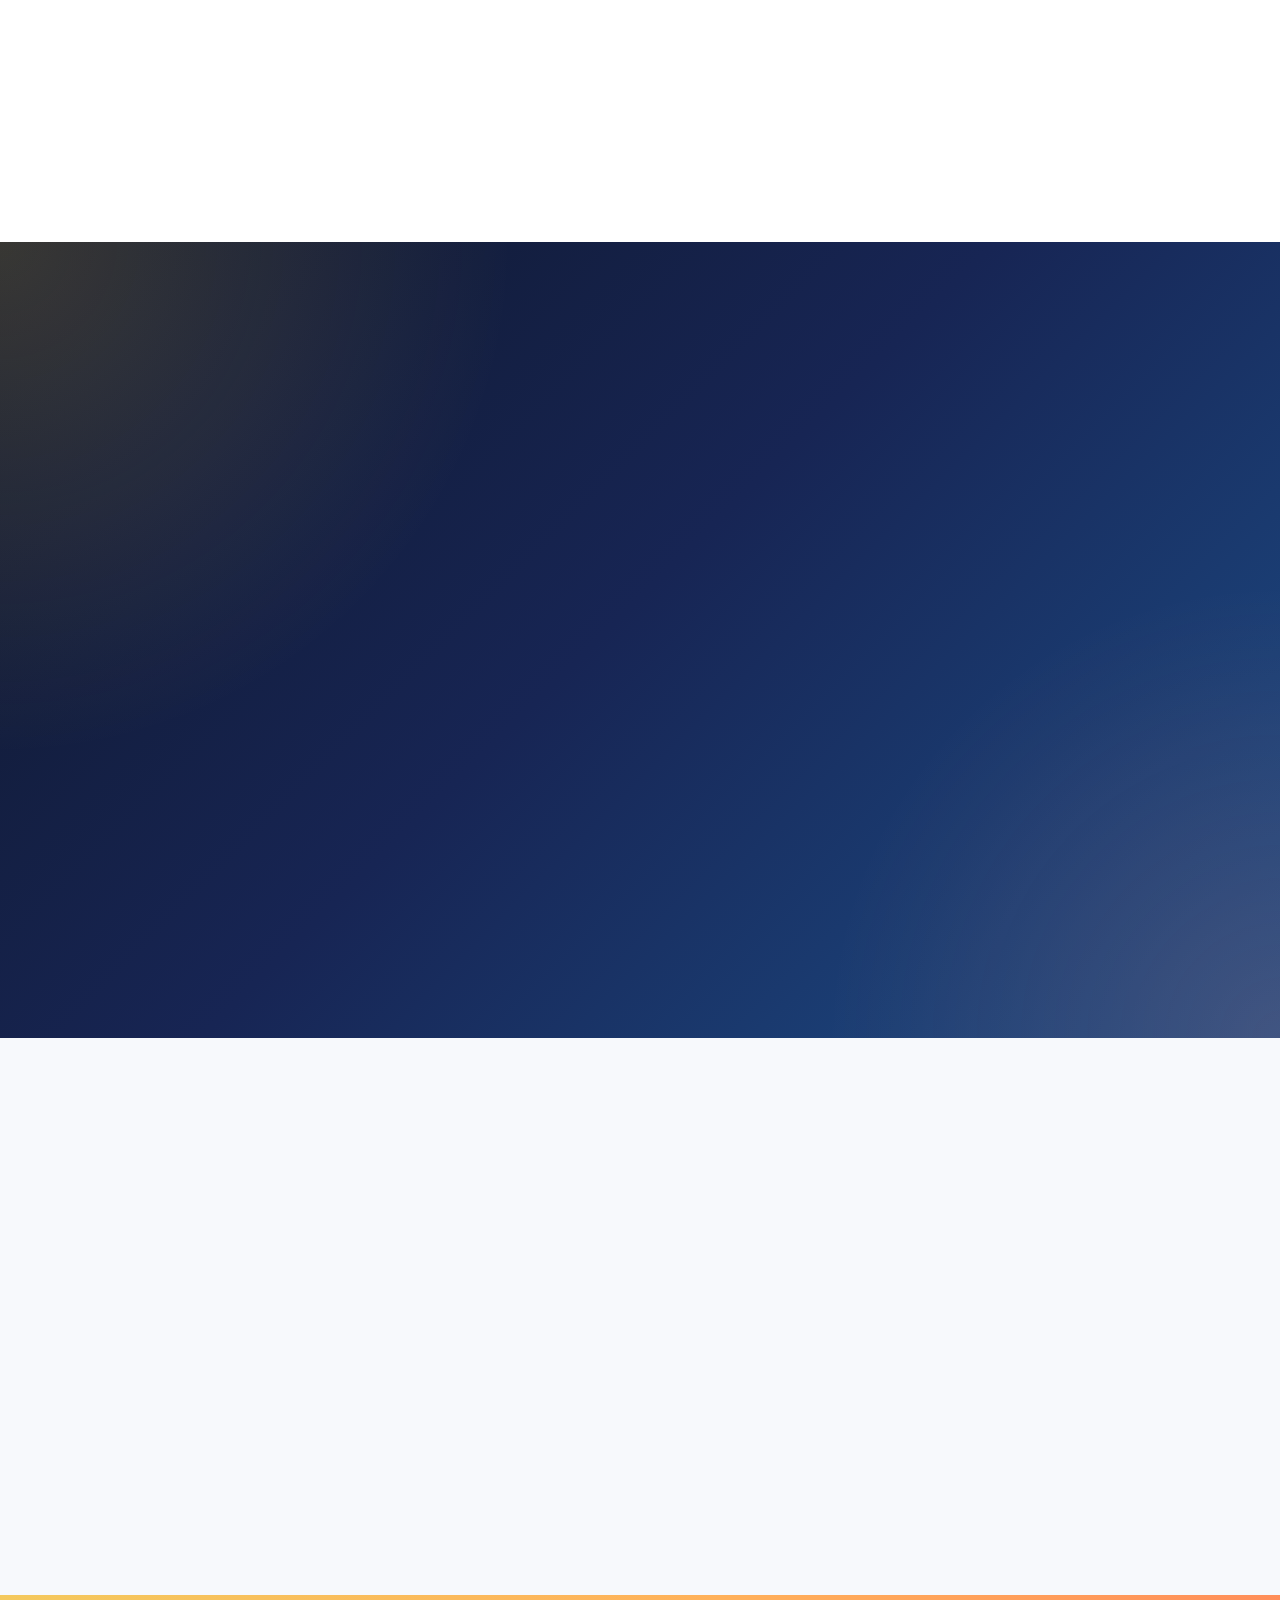
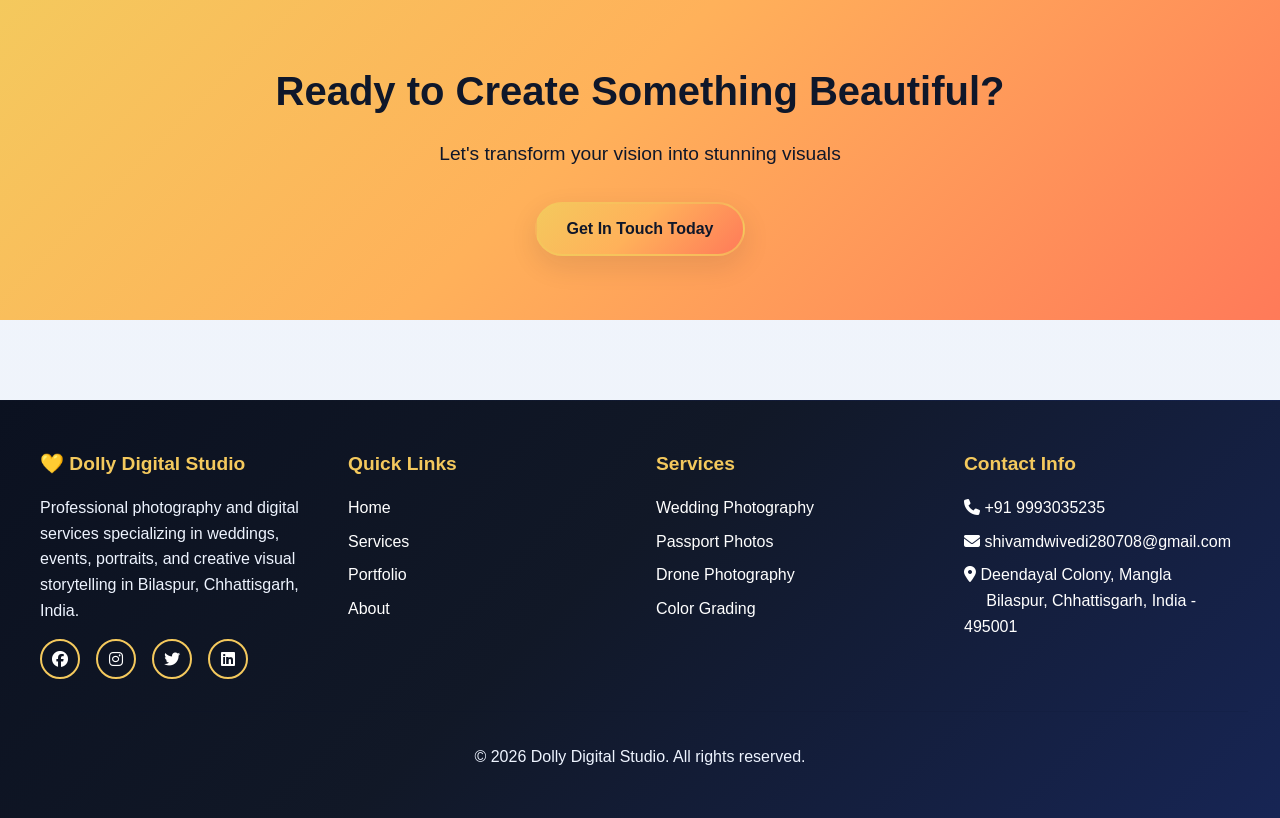
==== commit 8c15d1d9: "fixes the css file" ====
--- a/index.html
+++ b/index.html
@@ -18,13 +18,14 @@
   <meta name="twitter:title" content="Dolly Digital Studio | Photography in Bilaspur">
   <meta name="twitter:description" content="Professional photography and digital studio services for weddings, portraits, events, and drone shoots.">
   <link rel="canonical" href="https://gamingshivam28.github.io/website113/">
+  <link rel="icon" type="image/svg+xml" href="assets/images/favicon.svg?v=20260331fix1">
   <link rel="preconnect" href="https://cdnjs.cloudflare.com">
   <link rel="dns-prefetch" href="//cdnjs.cloudflare.com">
-  <link rel="preload" as="image" href="assets/images/hero-image.jpeg">
-  <link rel="stylesheet" href="assets/css/common.css">
-  <link rel="stylesheet" href="assets/css/index-style.css">
-  <link rel="stylesheet" href="assets/css/animations.css">
-  <link rel="stylesheet" href="assets/css/upgrades.css">
+  <link rel="preload" as="image" href="assets/images/hero-image.jpeg?v=20260331fix1">
+  <link rel="stylesheet" href="assets/css/common.css?v=20260331fix1">
+  <link rel="stylesheet" href="assets/css/index-style.css?v=20260331fix1">
+  <link rel="stylesheet" href="assets/css/animations.css?v=20260331fix1">
+  <link rel="stylesheet" href="assets/css/upgrades.css?v=20260331fix1">
   <link href="https://cdnjs.cloudflare.com/ajax/libs/font-awesome/6.4.0/css/all.min.css" rel="stylesheet">
   <script type="application/ld+json">
     {
@@ -372,8 +373,8 @@
     </div>
   </footer>
 
-  <script src="assets/js/index-script.js"></script>
-  <script src="assets/js/form-handler.js"></script>
-  <script src="assets/js/upgrades.js"></script>
+  <script src="assets/js/index-script.js?v=20260331fix1"></script>
+  <script src="assets/js/form-handler.js?v=20260331fix1"></script>
+  <script src="assets/js/upgrades.js?v=20260331fix1"></script>
 </body>
 </html>
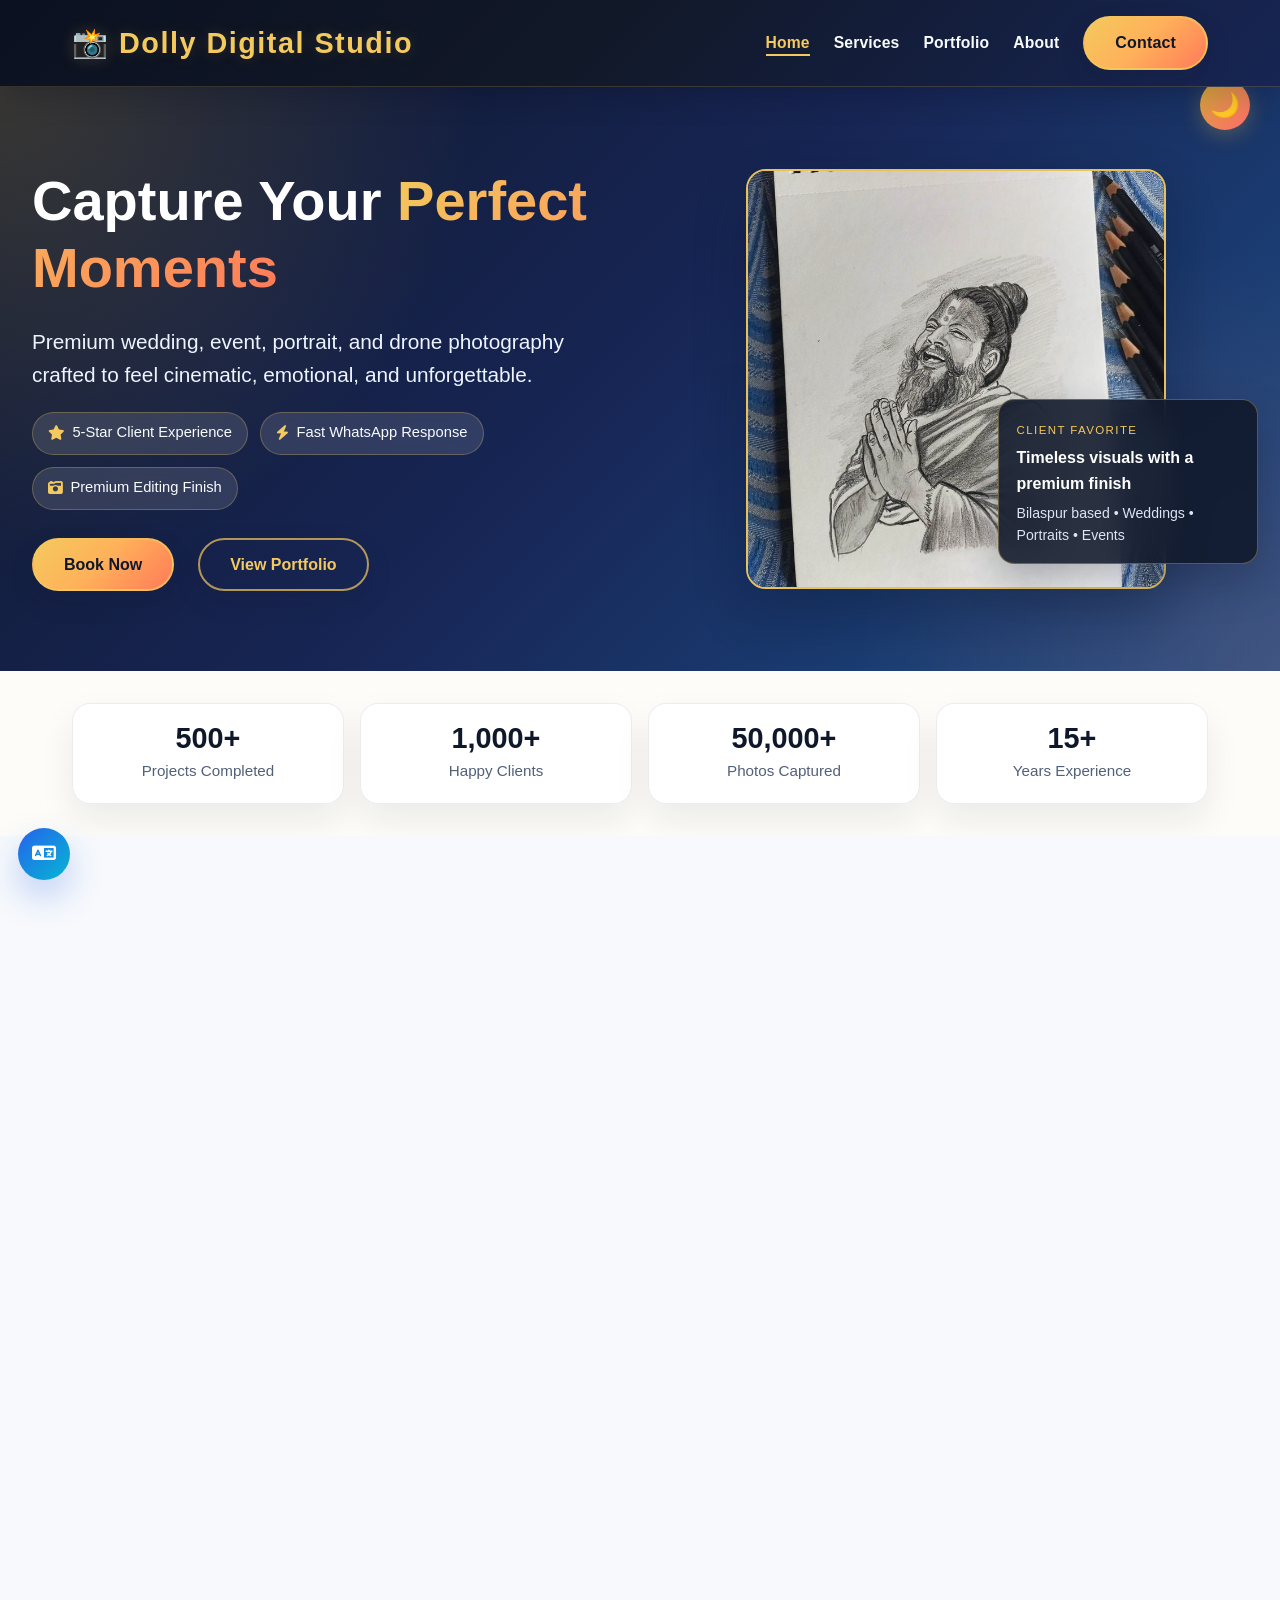
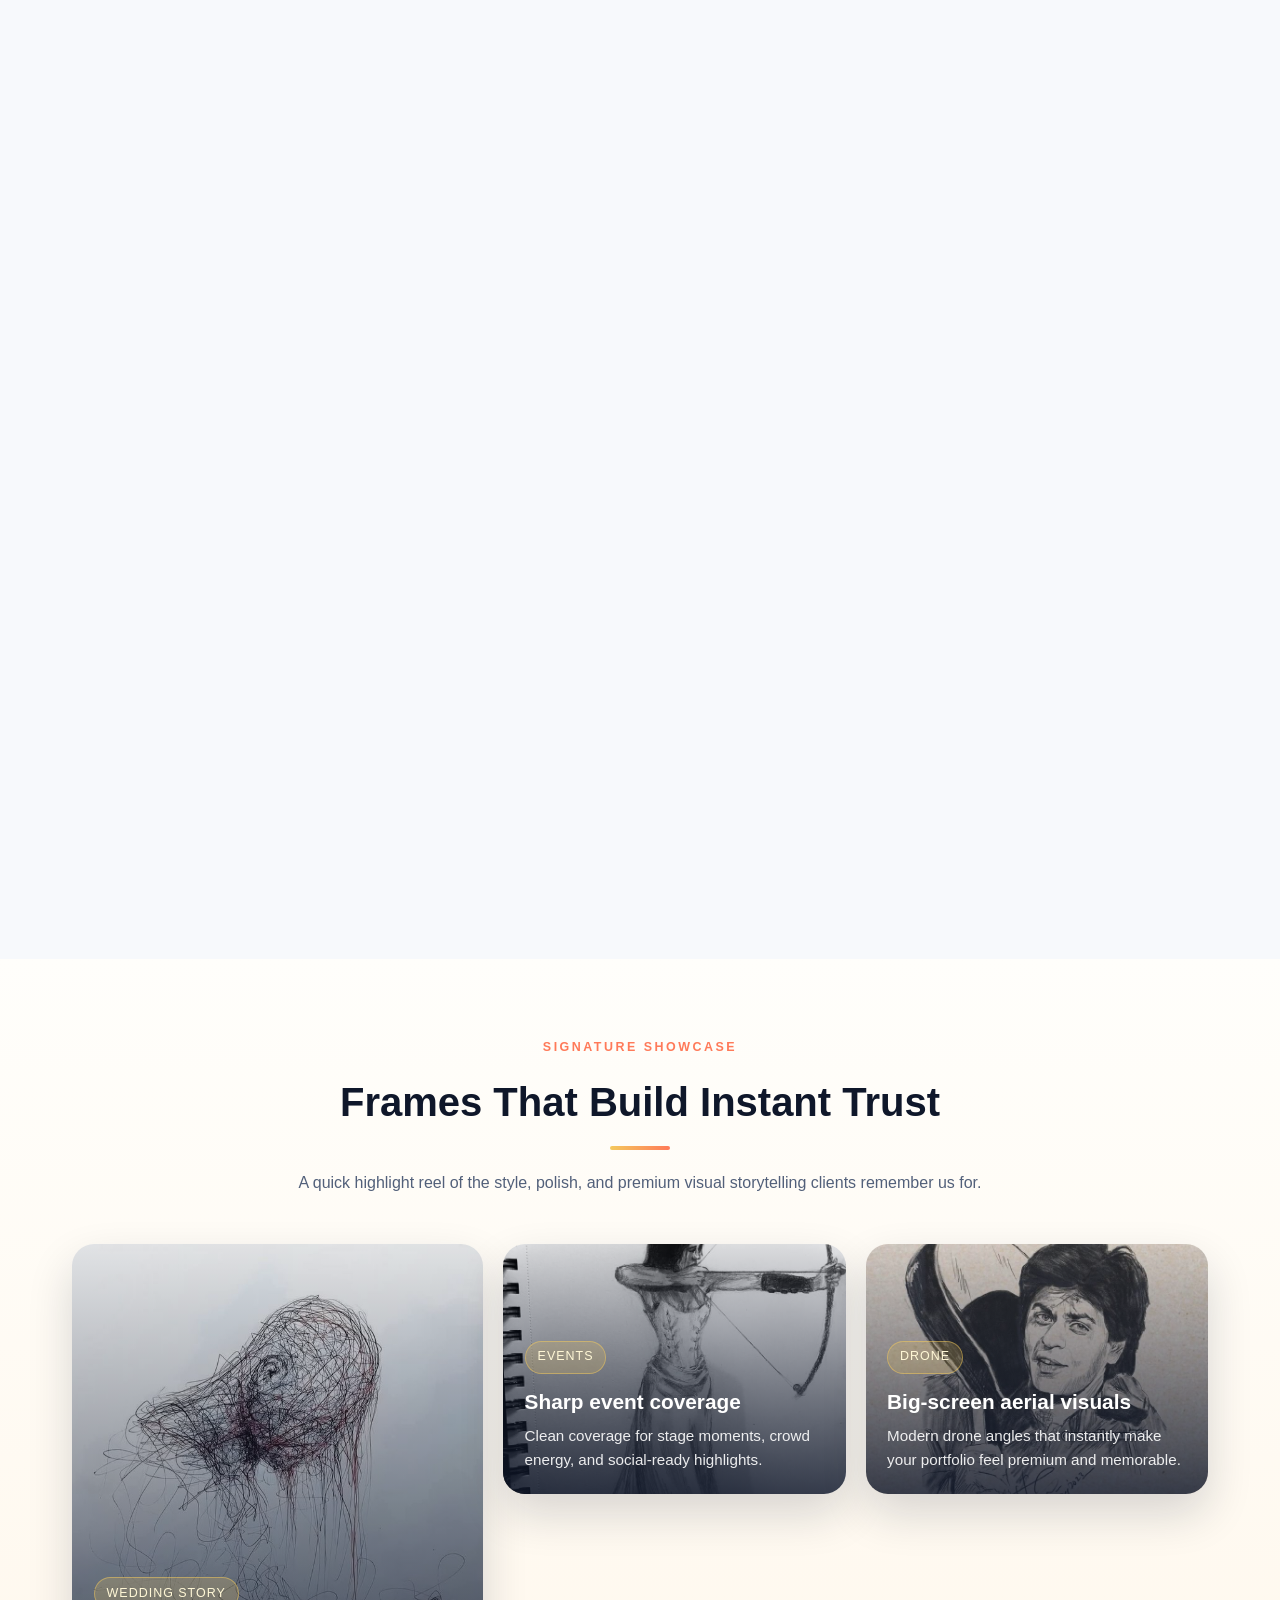
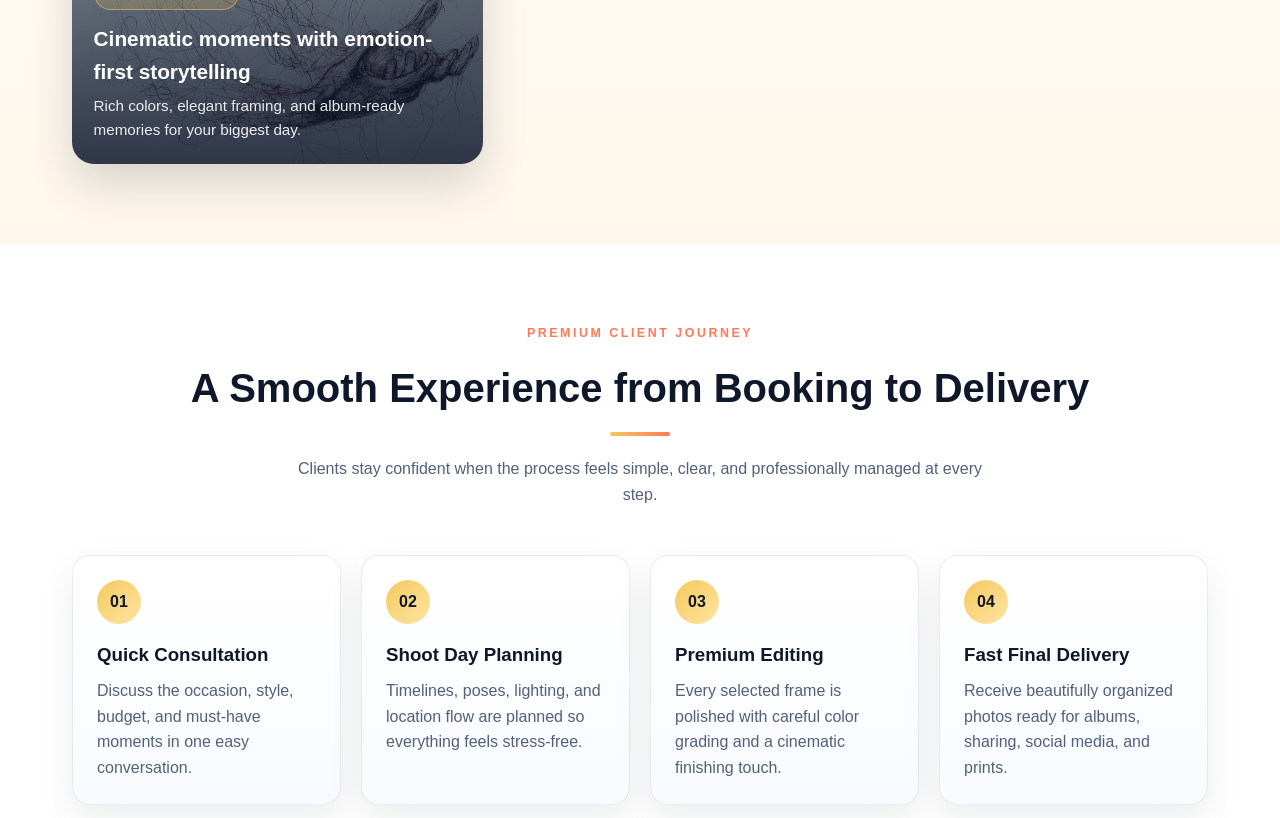
==== commit edbdf7ab: "enchance all the website" ====
--- a/index.html
+++ b/index.html
@@ -12,12 +12,12 @@
   <meta property="og:title" content="Dolly Digital Studio | Photography in Bilaspur">
   <meta property="og:description" content="Wedding photography, portraits, events, drone coverage, and editing services in Bilaspur, Chhattisgarh.">
   <meta property="og:type" content="website">
-  <meta property="og:url" content="https://gamingshivam28.github.io/website113/">
-  <meta property="og:image" content="https://gamingshivam28.github.io/website113/assets/images/hero-image.jpeg">
+  <meta property="og:url" content="https://shivam-photography.netlify.app/">
+  <meta property="og:image" content="https://shivam-photography.netlify.app/assets/images/hero-image.jpeg">
   <meta name="twitter:card" content="summary_large_image">
   <meta name="twitter:title" content="Dolly Digital Studio | Photography in Bilaspur">
   <meta name="twitter:description" content="Professional photography and digital studio services for weddings, portraits, events, and drone shoots.">
-  <link rel="canonical" href="https://gamingshivam28.github.io/website113/">
+  <link rel="canonical" href="https://shivam-photography.netlify.app/">
   <link rel="icon" type="image/svg+xml" href="assets/images/favicon.svg?v=20260331fix1">
   <link rel="preconnect" href="https://cdnjs.cloudflare.com">
   <link rel="dns-prefetch" href="//cdnjs.cloudflare.com">
@@ -25,15 +25,15 @@
   <link rel="stylesheet" href="assets/css/common.css?v=20260331fix1">
   <link rel="stylesheet" href="assets/css/index-style.css?v=20260331fix1">
   <link rel="stylesheet" href="assets/css/animations.css?v=20260331fix1">
-  <link rel="stylesheet" href="assets/css/upgrades.css?v=20260331fix1">
+  <link rel="stylesheet" href="assets/css/upgrades.css?v=20260331final1">
   <link href="https://cdnjs.cloudflare.com/ajax/libs/font-awesome/6.4.0/css/all.min.css" rel="stylesheet">
   <script type="application/ld+json">
     {
       "@context": "https://schema.org",
       "@type": "LocalBusiness",
       "name": "Dolly Digital Studio",
-      "image": "https://gamingshivam28.github.io/website113/assets/images/hero-image.jpeg",
-      "url": "https://gamingshivam28.github.io/website113/",
+      "image": "https://shivam-photography.netlify.app/assets/images/hero-image.jpeg",
+      "url": "https://shivam-photography.netlify.app/",
       "telephone": "+91-9993035235",
       "email": "shivamdwivedi280708@gmail.com",
       "priceRange": "₹₹",
@@ -375,6 +375,6 @@
 
   <script src="assets/js/index-script.js?v=20260331fix1"></script>
   <script src="assets/js/form-handler.js?v=20260331fix1"></script>
-  <script src="assets/js/upgrades.js?v=20260331fix1"></script>
+  <script src="assets/js/upgrades.js?v=20260331final1"></script>
 </body>
 </html>
--- a/assets/css/upgrades.css
+++ b/assets/css/upgrades.css
@@ -597,3 +597,235 @@
     transition-duration: 0.01ms !important;
   }
 }
+
+/* FINAL PREMIUM SELL-READY LAYER */
+.service-card,
+.feature-item,
+.testimonial-card,
+.package-card,
+.gallery-item,
+.award-card,
+.process-card,
+.stat-card,
+.info-card,
+.info-card-item,
+.faq-item,
+.promise-card,
+.about-stat-card,
+.mvv-card,
+.service-visual-card,
+.form-wrapper,
+.map-container,
+.shop-detail-item {
+  position: relative;
+  overflow: hidden;
+  transition: transform 0.35s ease, box-shadow 0.35s ease, border-color 0.35s ease, background-color 0.35s ease;
+}
+
+.service-card::before,
+.feature-item::before,
+.testimonial-card::before,
+.package-card::before,
+.gallery-item::before,
+.award-card::before,
+.process-card::before,
+.stat-card::before,
+.info-card::before,
+.info-card-item::before,
+.faq-item::before,
+.promise-card::before,
+.about-stat-card::before,
+.mvv-card::before,
+.service-visual-card::before,
+.form-wrapper::before,
+.map-container::before,
+.shop-detail-item::before {
+  content: '';
+  position: absolute;
+  inset: 0;
+  background: linear-gradient(135deg, rgba(255, 255, 255, 0.16), transparent 60%);
+  opacity: 0;
+  pointer-events: none;
+  transition: opacity 0.35s ease;
+}
+
+.service-card:hover::before,
+.feature-item:hover::before,
+.testimonial-card:hover::before,
+.package-card:hover::before,
+.gallery-item:hover::before,
+.award-card:hover::before,
+.process-card:hover::before,
+.stat-card:hover::before,
+.info-card:hover::before,
+.info-card-item:hover::before,
+.faq-item:hover::before,
+.promise-card:hover::before,
+.about-stat-card:hover::before,
+.mvv-card:hover::before,
+.service-visual-card:hover::before,
+.form-wrapper:hover::before,
+.map-container:hover::before,
+.shop-detail-item:hover::before {
+  opacity: 1;
+}
+
+.service-card:hover,
+.feature-item:hover,
+.testimonial-card:hover,
+.package-card:hover,
+.gallery-item:hover,
+.award-card:hover,
+.process-card:hover,
+.stat-card:hover,
+.info-card:hover,
+.info-card-item:hover,
+.faq-item:hover,
+.promise-card:hover,
+.about-stat-card:hover,
+.mvv-card:hover,
+.service-visual-card:hover,
+.form-wrapper:hover,
+.map-container:hover,
+.shop-detail-item:hover {
+  transform: translateY(-6px);
+  box-shadow: 0 22px 48px rgba(15, 23, 42, 0.15);
+  border-color: rgba(244, 201, 93, 0.28);
+}
+
+.btn,
+.slider-btn,
+.back-to-top,
+.theme-toggle,
+.whatsapp-btn,
+.translate-toggle {
+  transition: transform 0.3s ease, box-shadow 0.3s ease, filter 0.3s ease;
+}
+
+.btn:hover,
+.slider-btn:hover,
+.translate-toggle:hover {
+  filter: saturate(1.08);
+}
+
+.translate-utility {
+  position: fixed;
+  left: 18px;
+  bottom: 20px;
+  z-index: 1100;
+  display: flex;
+  flex-direction: column;
+  align-items: flex-start;
+  gap: 12px;
+}
+
+.translate-toggle {
+  width: 52px;
+  height: 52px;
+  border: none;
+  border-radius: 50%;
+  cursor: pointer;
+  display: inline-flex;
+  align-items: center;
+  justify-content: center;
+  font-size: 1.2rem;
+  color: #ffffff;
+  background: linear-gradient(135deg, #2563eb 0%, #06b6d4 100%);
+  box-shadow: 0 16px 35px rgba(37, 99, 235, 0.28);
+}
+
+.translate-toggle:hover {
+  transform: translateY(-2px) scale(1.03);
+  box-shadow: 0 18px 40px rgba(37, 99, 235, 0.35);
+}
+
+.translate-panel {
+  width: min(320px, calc(100vw - 32px));
+  padding: 0.95rem;
+  border-radius: 16px;
+  background: rgba(255, 255, 255, 0.94);
+  border: 1px solid rgba(15, 23, 42, 0.1);
+  box-shadow: 0 20px 45px rgba(15, 23, 42, 0.18);
+  backdrop-filter: blur(16px);
+}
+
+.translate-panel[hidden] {
+  display: none !important;
+}
+
+.translate-panel-head {
+  display: flex;
+  justify-content: space-between;
+  gap: 1rem;
+  align-items: center;
+  margin-bottom: 0.75rem;
+}
+
+.translate-panel-head strong {
+  color: #182033;
+  font-size: 0.98rem;
+}
+
+.translate-panel-head span,
+.translate-panel-note {
+  color: #52607a;
+  font-size: 0.82rem;
+  line-height: 1.5;
+}
+
+.translate-panel-note {
+  margin-top: 0.75rem;
+}
+
+#google_translate_element {
+  min-height: 42px;
+}
+
+#google_translate_element .goog-te-gadget {
+  font-family: inherit !important;
+  color: #182033 !important;
+}
+
+#google_translate_element select {
+  width: 100%;
+  border: 1px solid rgba(15, 23, 42, 0.12);
+  border-radius: 10px;
+  padding: 0.7rem 0.85rem;
+  background: #ffffff;
+  color: #182033;
+  font: inherit;
+}
+
+body.dark-mode .translate-panel {
+  background: rgba(11, 17, 32, 0.95);
+  border-color: rgba(244, 201, 93, 0.18);
+}
+
+body.dark-mode .translate-panel-head strong,
+body.dark-mode .translate-panel-head span,
+body.dark-mode .translate-panel-note,
+body.dark-mode #google_translate_element .goog-te-gadget {
+  color: #eef4ff !important;
+}
+
+body.dark-mode #google_translate_element select {
+  background: #0f172a;
+  color: #eef4ff;
+  border-color: rgba(244, 201, 93, 0.2);
+}
+
+@media (max-width: 768px) {
+  .translate-utility {
+    left: 14px;
+    bottom: 14px;
+  }
+
+  .translate-toggle {
+    width: 48px;
+    height: 48px;
+  }
+
+  .translate-panel {
+    width: min(280px, calc(100vw - 24px));
+  }
+}
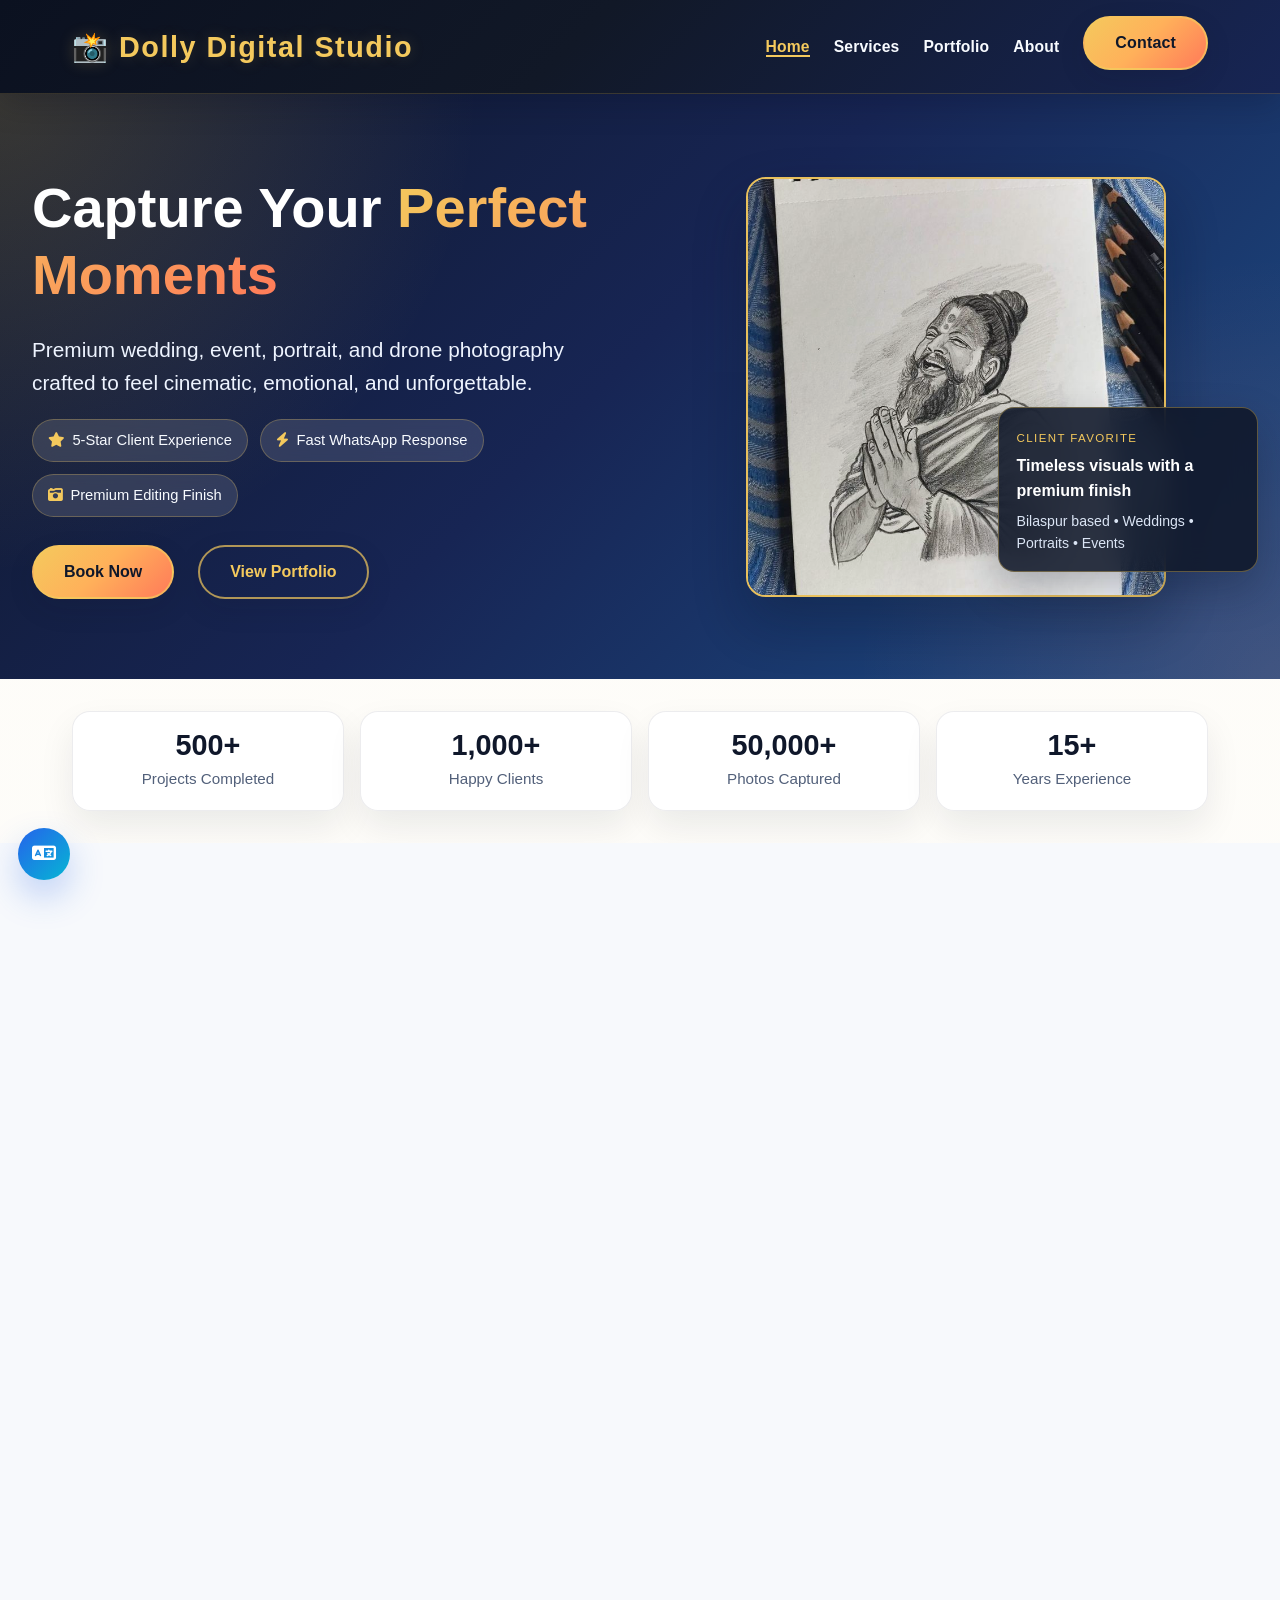
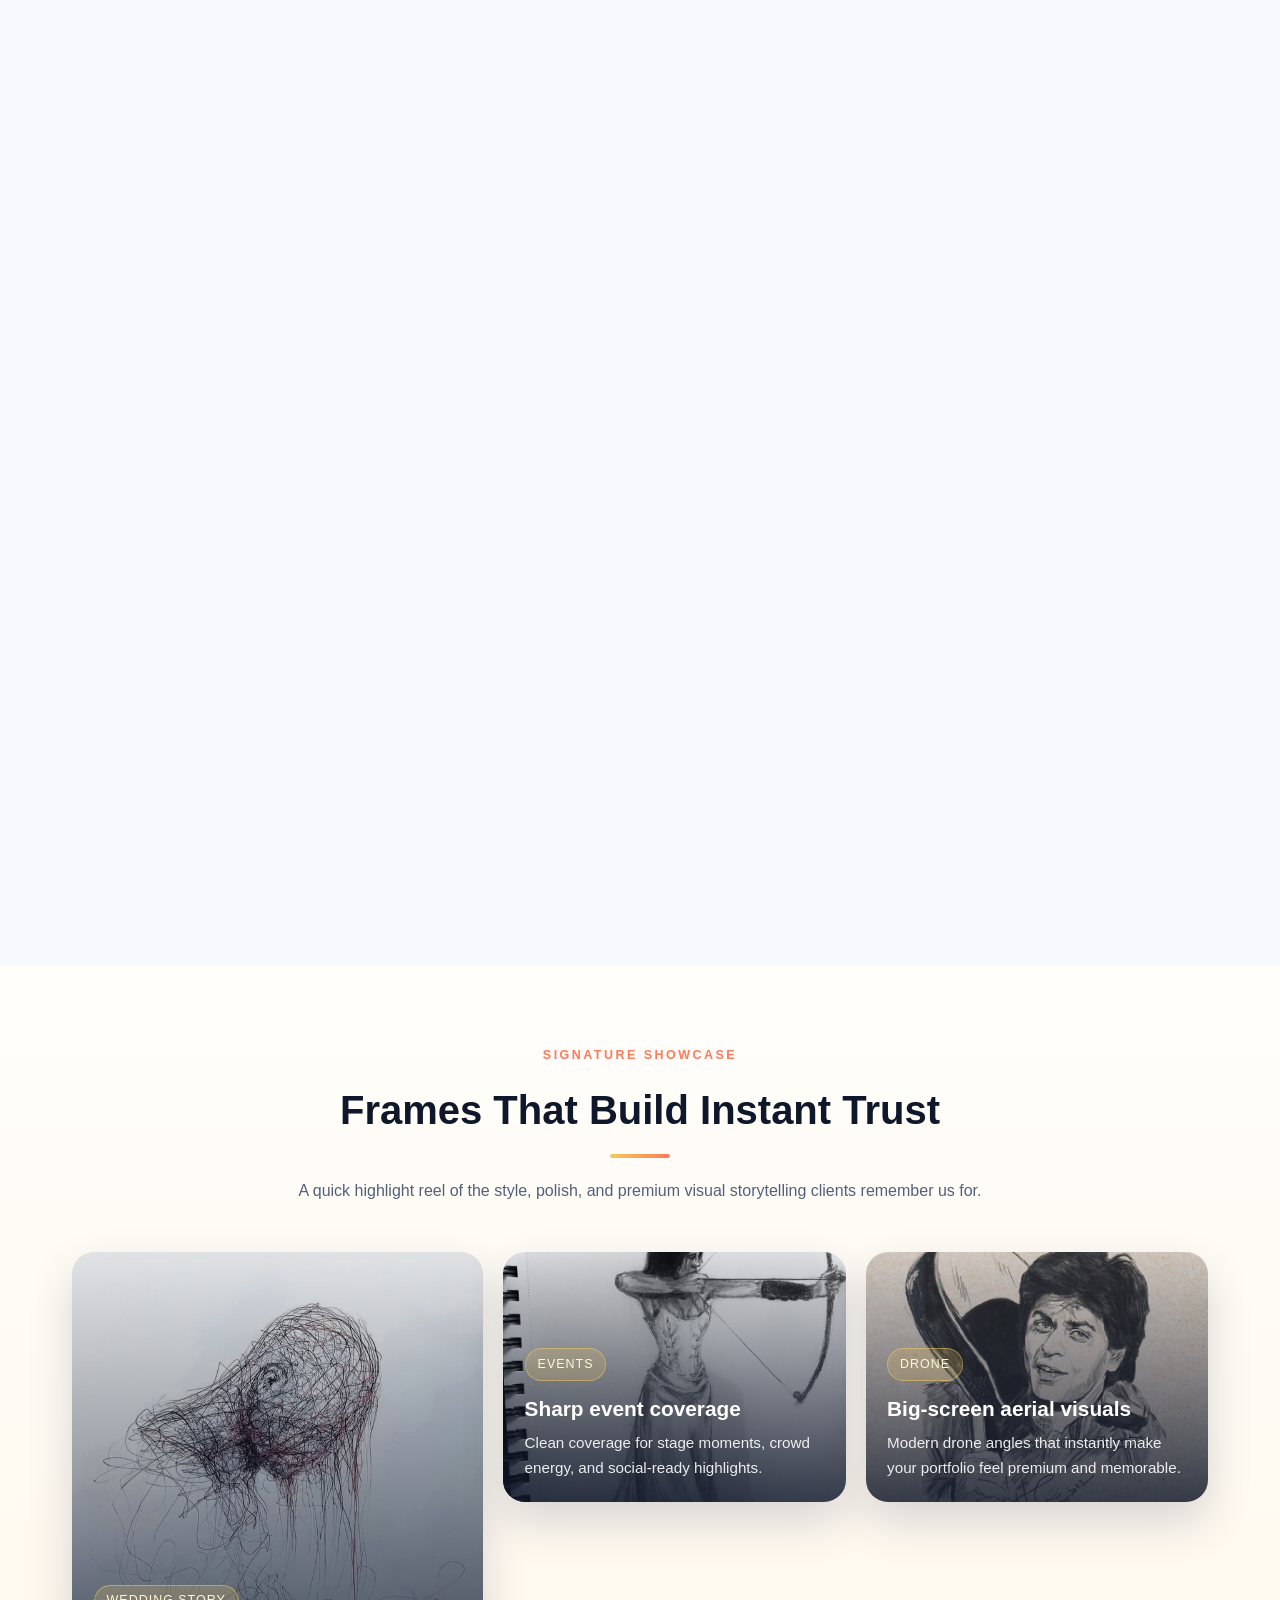
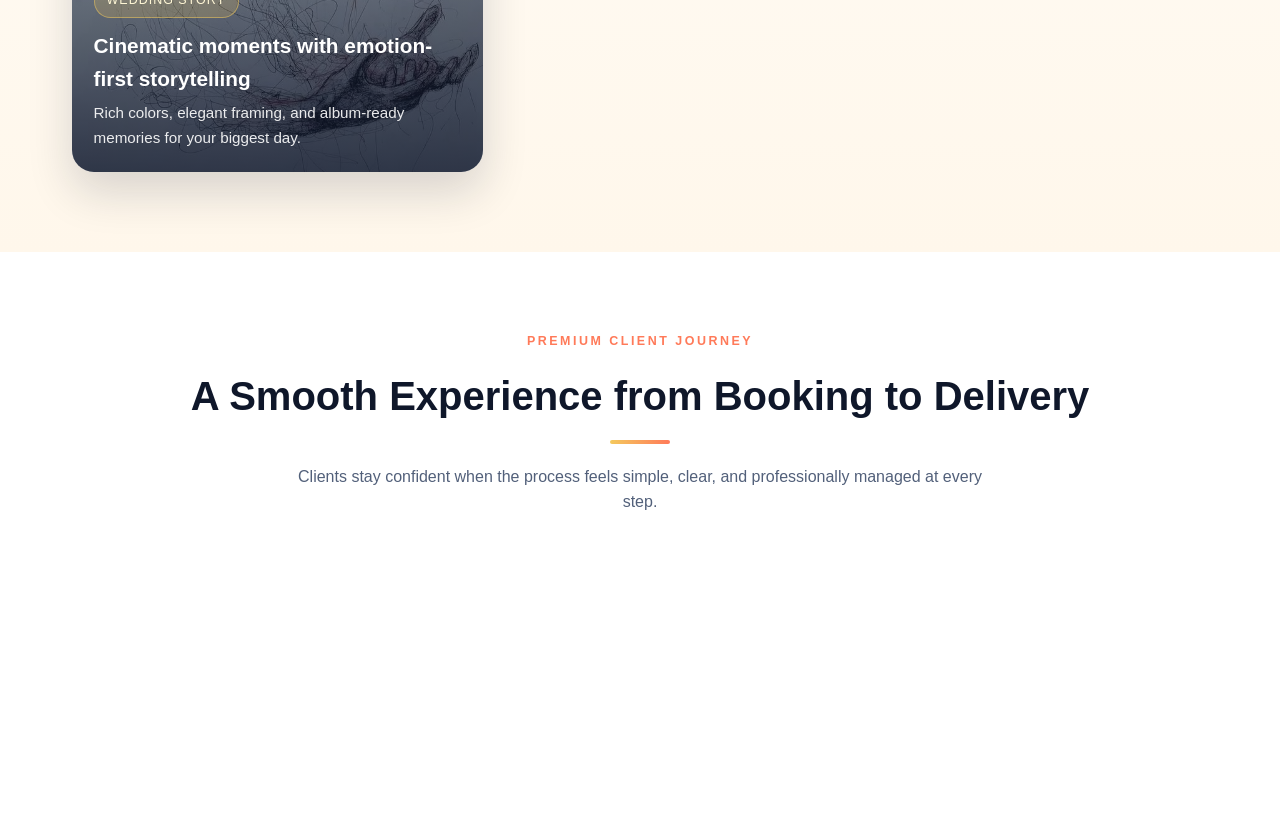
==== commit 884214d3: "Add config loader and premium UI enhancements Introduce a site-wide config and UI polish: add assets" ====
--- a/index.html
+++ b/index.html
@@ -26,6 +26,7 @@
   <link rel="stylesheet" href="assets/css/index-style.css?v=20260331fix1">
   <link rel="stylesheet" href="assets/css/animations.css?v=20260331fix1">
   <link rel="stylesheet" href="assets/css/upgrades.css?v=20260331final1">
+  <link rel="stylesheet" href="assets/css/premium-enhancements.css?v=20260401">
   <link href="https://cdnjs.cloudflare.com/ajax/libs/font-awesome/6.4.0/css/all.min.css" rel="stylesheet">
   <script type="application/ld+json">
     {
@@ -335,10 +336,10 @@
         <h3>💛 Dolly Digital Studio</h3>
         <p>Professional photography and digital services specializing in weddings, events, portraits, and creative visual storytelling in Bilaspur, Chhattisgarh, India.</p>
         <div class="social-links">
-          <a href="#" title="Facebook"><i class="fab fa-facebook"></i></a>
-          <a href="#" title="Instagram"><i class="fab fa-instagram"></i></a>
-          <a href="#" title="Twitter"><i class="fab fa-twitter"></i></a>
-          <a href="#" title="LinkedIn"><i class="fab fa-linkedin"></i></a>
+          <a href="#" data-social="facebook" title="Facebook" target="_blank" rel="noopener"><i class="fab fa-facebook"></i></a>
+          <a href="#" data-social="instagram" title="Instagram" target="_blank" rel="noopener"><i class="fab fa-instagram"></i></a>
+          <a href="#" data-whatsapp data-message="Hi, I am interested in your photography services." title="WhatsApp" target="_blank" rel="noopener"><i class="fab fa-whatsapp"></i></a>
+          <a href="#" data-social="youtube" title="YouTube" target="_blank" rel="noopener"><i class="fab fa-youtube"></i></a>
         </div>
       </div>
       <div class="footer-section">
@@ -362,9 +363,9 @@
       <div class="footer-section">
         <h3>Contact Info</h3>
         <ul>
-          <li><i class="fas fa-phone"></i> <a href="tel:+919993035235">+91 9993035235</a></li>
-          <li><i class="fas fa-envelope"></i> <a href="mailto:shivamdwivedi280708@gmail.com">shivamdwivedi280708@gmail.com</a></li>
-          <li><i class="fas fa-map-marker-alt"></i> Deendayal Colony, Mangla<br>&nbsp;&nbsp;&nbsp;&nbsp;&nbsp;Bilaspur, Chhattisgarh, India - 495001</li>
+          <li><i class="fas fa-phone"></i> <a id="footer-phone-home" href="tel:+919993035235">+91 9993035235</a></li>
+          <li><i class="fas fa-envelope"></i> <a id="footer-email-home" href="mailto:shivamdwivedi280708@gmail.com">shivamdwivedi280708@gmail.com</a></li>
+          <li><i class="fas fa-map-marker-alt"></i> <span id="footer-address-home">Deendayal Colony, Mangla<br>&nbsp;&nbsp;&nbsp;&nbsp;&nbsp;Bilaspur, Chhattisgarh, India - 495001</span></li>
         </ul>
       </div>
     </div>
@@ -376,5 +377,6 @@
   <script src="assets/js/index-script.js?v=20260331fix1"></script>
   <script src="assets/js/form-handler.js?v=20260331fix1"></script>
   <script src="assets/js/upgrades.js?v=20260331final1"></script>
+  <script src="assets/js/config-loader.js?v=20260401"></script>
 </body>
 </html>
--- a/assets/css/common.css
+++ b/assets/css/common.css
@@ -21,9 +21,12 @@
   --border-color: rgba(15, 23, 42, 0.12);
   --shadow: 0 16px 40px rgba(15, 23, 42, 0.16);
   --shadow-soft: 0 10px 28px rgba(15, 23, 42, 0.10);
+  --shadow-hover: 0 20px 50px rgba(15, 23, 42, 0.2);
   --gradient-main: linear-gradient(135deg, #0f172a 0%, #172554 45%, #1d4e89 100%);
   --gradient-accent: linear-gradient(135deg, #f4c95d 0%, #ffb15a 48%, #ff7a59 100%);
-  --transition: all 0.3s ease;
+  --gradient-light: linear-gradient(135deg, rgba(244, 201, 93, 0.1), rgba(255, 107, 107, 0.1));
+  --transition: all 0.3s cubic-bezier(0.4, 0, 0.2, 1);
+  --transition-slow: all 0.5s cubic-bezier(0.4, 0, 0.2, 1);
 }
 
 html {
@@ -255,11 +258,29 @@
   border-radius: 50px;
   text-decoration: none;
   font-weight: 600;
-  transition: var(--transition);
+  transition: var(--transition-slow);
   cursor: pointer;
   border: 2px solid;
   font-size: 1rem;
   box-shadow: var(--shadow-soft);
+  position: relative;
+  overflow: hidden;
+}
+
+.btn::before {
+  content: '';
+  position: absolute;
+  top: 0;
+  left: -100%;
+  width: 100%;
+  height: 100%;
+  background: rgba(255, 255, 255, 0.1);
+  transition: left 0.3s ease;
+  z-index: -1;
+}
+
+.btn:hover::before {
+  left: 100%;
 }
 
 .btn-primary {
@@ -271,8 +292,8 @@
 .btn-primary:hover {
   background-color: transparent;
   color: var(--secondary-color);
-  box-shadow: 0 0 20px rgba(244, 201, 93, 0.35);
-  transform: translateY(-2px);
+  box-shadow: 0 0 30px rgba(244, 201, 93, 0.4);
+  transform: translateY(-3px);
 }
 
 .btn-secondary {
--- a/assets/css/upgrades.css
+++ b/assets/css/upgrades.css
@@ -155,46 +155,6 @@
   z-index: 4;
 }
 
-/* DARK MODE TOGGLE */
-.theme-toggle {
-  position: fixed;
-  top: 80px;
-  right: 30px;
-  width: 50px;
-  height: 50px;
-  background: linear-gradient(135deg, #d4af37, #ff6b6b);
-  border: none;
-  border-radius: 50%;
-  cursor: pointer;
-  display: flex;
-  align-items: center;
-  justify-content: center;
-  font-size: 1.5rem;
-  z-index: 999;
-  transition: all 0.3s ease;
-  box-shadow: 0 5px 20px rgba(212, 175, 55, 0.3);
-}
-
-.theme-toggle:hover {
-  transform: scale(1.1);
-  box-shadow: 0 5px 20px rgba(212, 175, 55, 0.5);
-}
-
-/* DARK MODE STYLES */
-body.dark-mode {
-  --primary-color: #f0f0f0;
-  --text-dark: #ffffff;
-  --bg-light: #1a1a1a;
-  --border-color: #333333;
-}
-
-body.dark-mode header {
-  background: linear-gradient(135deg, #0f0f0f, #1a1a1a);
-}
-
-body.dark-mode footer {
-  background: linear-gradient(135deg, #0f0f0f, #1a1a1a);
-}
 
 /* WHATSAPP BUTTON */
 .whatsapp-btn {
@@ -393,12 +353,6 @@
     font-size: 1.2rem;
   }
 
-  .theme-toggle {
-    top: 70px;
-    right: 20px;
-    width: 45px;
-    height: 45px;
-  }
 
   .whatsapp-btn {
     bottom: 90px;
@@ -426,12 +380,6 @@
     font-size: 1rem;
   }
 
-  .theme-toggle {
-    top: 65px;
-    right: 15px;
-    width: 40px;
-    height: 40px;
-  }
 
   .whatsapp-btn {
     bottom: 85px;
@@ -696,7 +644,6 @@
 .btn,
 .slider-btn,
 .back-to-top,
-.theme-toggle,
 .whatsapp-btn,
 .translate-toggle {
   transition: transform 0.3s ease, box-shadow 0.3s ease, filter 0.3s ease;
@@ -796,23 +743,6 @@
   font: inherit;
 }
 
-body.dark-mode .translate-panel {
-  background: rgba(11, 17, 32, 0.95);
-  border-color: rgba(244, 201, 93, 0.18);
-}
-
-body.dark-mode .translate-panel-head strong,
-body.dark-mode .translate-panel-head span,
-body.dark-mode .translate-panel-note,
-body.dark-mode #google_translate_element .goog-te-gadget {
-  color: #eef4ff !important;
-}
-
-body.dark-mode #google_translate_element select {
-  background: #0f172a;
-  color: #eef4ff;
-  border-color: rgba(244, 201, 93, 0.2);
-}
 
 @media (max-width: 768px) {
   .translate-utility {
--- a/assets/css/premium-enhancements.css
+++ b/assets/css/premium-enhancements.css
@@ -0,0 +1,237 @@
+/* ============================================
+   PREMIUM ENHANCEMENTS & MODERN EFFECTS
+   ============================================ */
+
+/* Page Transitions */
+html {
+  scroll-behavior: smooth;
+}
+
+body {
+  transition: background 0.3s ease;
+}
+
+/* Smooth Link Transitions */
+a {
+  position: relative;
+  transition: color 0.3s cubic-bezier(0.4, 0, 0.2, 1);
+}
+
+/* Enhanced Cards with Premium Shadow */
+.card, [class*="card"], [class*="box"], section {
+  transition: box-shadow 0.4s cubic-bezier(0.4, 0, 0.2, 1), 
+              transform 0.4s cubic-bezier(0.34, 1.56, 0.64, 1);
+}
+
+.card:hover, [class*="card"]:hover {
+  box-shadow: var(--shadow-hover);
+  transform: translateY(-8px);
+}
+
+/* Premium Overlay Effect */
+.premium-overlay {
+  position: relative;
+  overflow: hidden;
+}
+
+.premium-overlay::after {
+  content: '';
+  position: absolute;
+  top: 0;
+  left: -100%;
+  width: 100%;
+  height: 100%;
+  background: linear-gradient(90deg, 
+    transparent, 
+    rgba(255, 255, 255, 0.1), 
+    transparent);
+  transition: left 0.6s ease;
+  z-index: 1;
+  pointer-events: none;
+}
+
+.premium-overlay:hover::after {
+  left: 100%;
+}
+
+/* Smooth Input Focus */
+input, textarea, select {
+  transition: border-color 0.3s ease, 
+              box-shadow 0.3s ease,
+              background-color 0.3s ease;
+}
+
+input:focus, textarea:focus, select:focus {
+  border-color: var(--secondary-color);
+  box-shadow: 0 0 0 4px rgba(244, 201, 93, 0.15);
+}
+
+/* Text Animation */
+.animate-text {
+  animation: textFadeIn 0.8s ease-out;
+}
+
+@keyframes textFadeIn {
+  from {
+    opacity: 0;
+    transform: translateY(10px);
+  }
+  to {
+    opacity: 1;
+    transform: translateY(0);
+  }
+}
+
+/* Pulse Animation */
+.pulse {
+  animation: pulse 2s cubic-bezier(0.4, 0, 0.6, 1) infinite;
+}
+
+@keyframes pulse {
+  0%, 100% {
+    opacity: 1;
+  }
+  50% {
+    opacity: 0.7;
+  }
+}
+
+/* Smooth Slide In */
+.slide-in {
+  animation: slideIn 0.6s cubic-bezier(0.34, 1.56, 0.64, 1);
+}
+
+@keyframes slideIn {
+  from {
+    opacity: 0;
+    transform: translateX(-20px);
+  }
+  to {
+    opacity: 1;
+    transform: translateX(0);
+  }
+}
+
+/* Fade In */
+.fade-in {
+  animation: fadeIn 0.8s ease-out;
+}
+
+@keyframes fadeIn {
+  from {
+    opacity: 0;
+  }
+  to {
+    opacity: 1;
+  }
+}
+
+/* Icon Float Animation */
+.icon-float {
+  animation: iconFloat 3s ease-in-out infinite;
+}
+
+@keyframes iconFloat {
+  0%, 100% {
+    transform: translateY(0px);
+  }
+  50% {
+    transform: translateY(-10px);
+  }
+}
+
+/* Interactive Links */
+a:not([class*="btn"]) {
+  position: relative;
+  text-decoration: none;
+}
+
+a:not([class*="btn"])::after {
+  content: '';
+  position: absolute;
+  bottom: -2px;
+  left: 0;
+  width: 0%;
+  height: 2px;
+  background: var(--secondary-color);
+  transition: width 0.3s cubic-bezier(0.4, 0, 0.2, 1);
+}
+
+a:not([class*="btn"]):hover::after {
+  width: 100%;
+}
+
+/* Gradient Text */
+.gradient-text {
+  background: var(--gradient-accent);
+  -webkit-background-clip: text;
+  -webkit-text-fill-color: transparent;
+  background-clip: text;
+  animation: gradientShift 3s ease infinite;
+}
+
+@keyframes gradientShift {
+  0%, 100% {
+    opacity: 1;
+  }
+  50% {
+    opacity: 0.8;
+  }
+}
+
+/* Scale on Hover */
+.scale-hover {
+  transition: transform 0.3s cubic-bezier(0.4, 0, 0.2, 1);
+}
+
+.scale-hover:hover {
+  transform: scale(1.05);
+}
+
+/* Smooth Backdrop Blur */
+.blur-backdrop {
+  backdrop-filter: blur(8px);
+  background: rgba(255, 255, 255, 0.02);
+  border: 1px solid rgba(255, 255, 255, 0.1);
+}
+
+/* Premium Border Gradient */
+.border-gradient {
+  position: relative;
+  border: 2px solid transparent;
+  background: 
+    linear-gradient(white, white) padding-box,
+    linear-gradient(135deg, var(--secondary-color), var(--accent-color)) border-box;
+}
+
+/* Smooth transitions for mobile */
+@media (max-width: 768px) {
+  .card:hover, [class*="card"]:hover {
+    transform: translateY(-4px);
+  }
+
+  .btn:hover {
+    transform: translateY(-2px);
+  }
+}
+
+/* Loading Spinner Premium */
+@keyframes spinnerRotate {
+  from {
+    transform: rotate(0deg);
+  }
+  to {
+    transform: rotate(360deg);
+  }
+}
+
+.spinner {
+  animation: spinnerRotate 1.5s linear infinite;
+}
+
+/* Staggered Animation */
+.stagger-item:nth-child(1) { animation-delay: 0.1s; }
+.stagger-item:nth-child(2) { animation-delay: 0.2s; }
+.stagger-item:nth-child(3) { animation-delay: 0.3s; }
+.stagger-item:nth-child(4) { animation-delay: 0.4s; }
+.stagger-item:nth-child(5) { animation-delay: 0.5s; }
